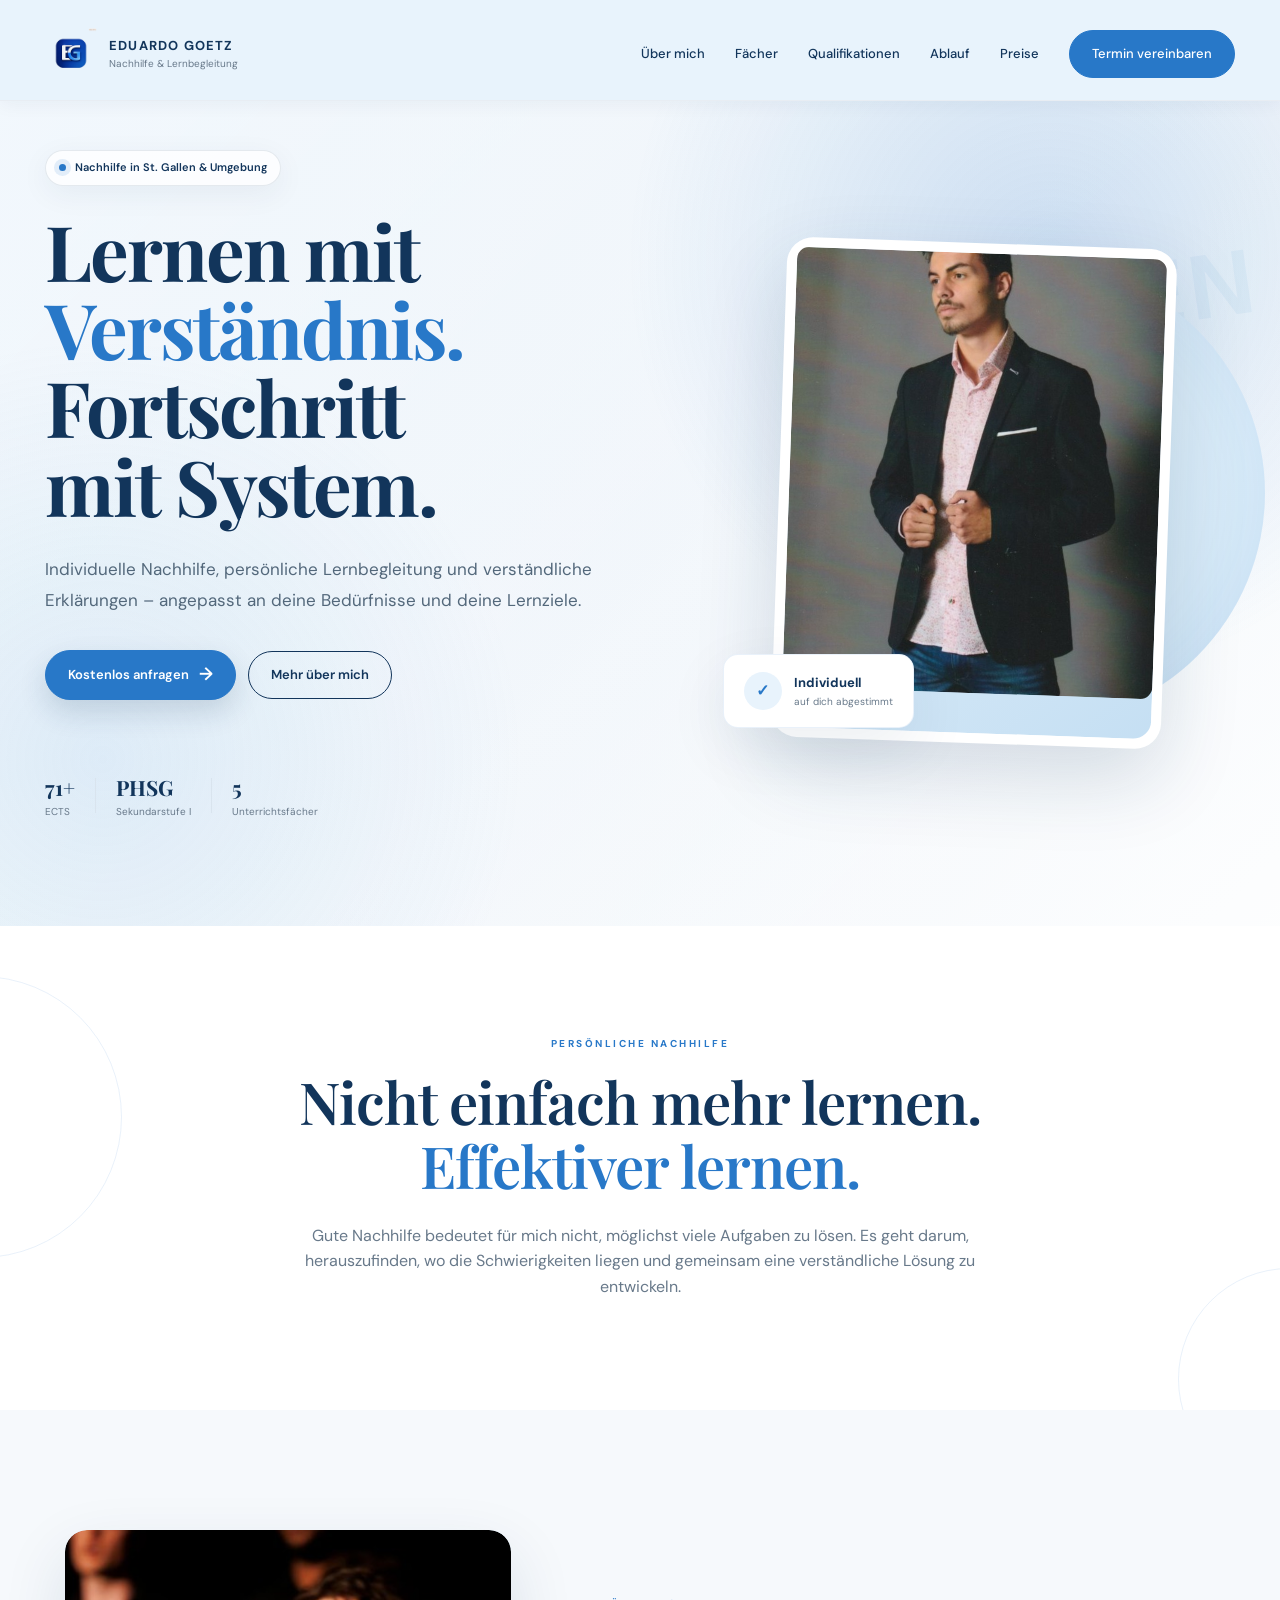
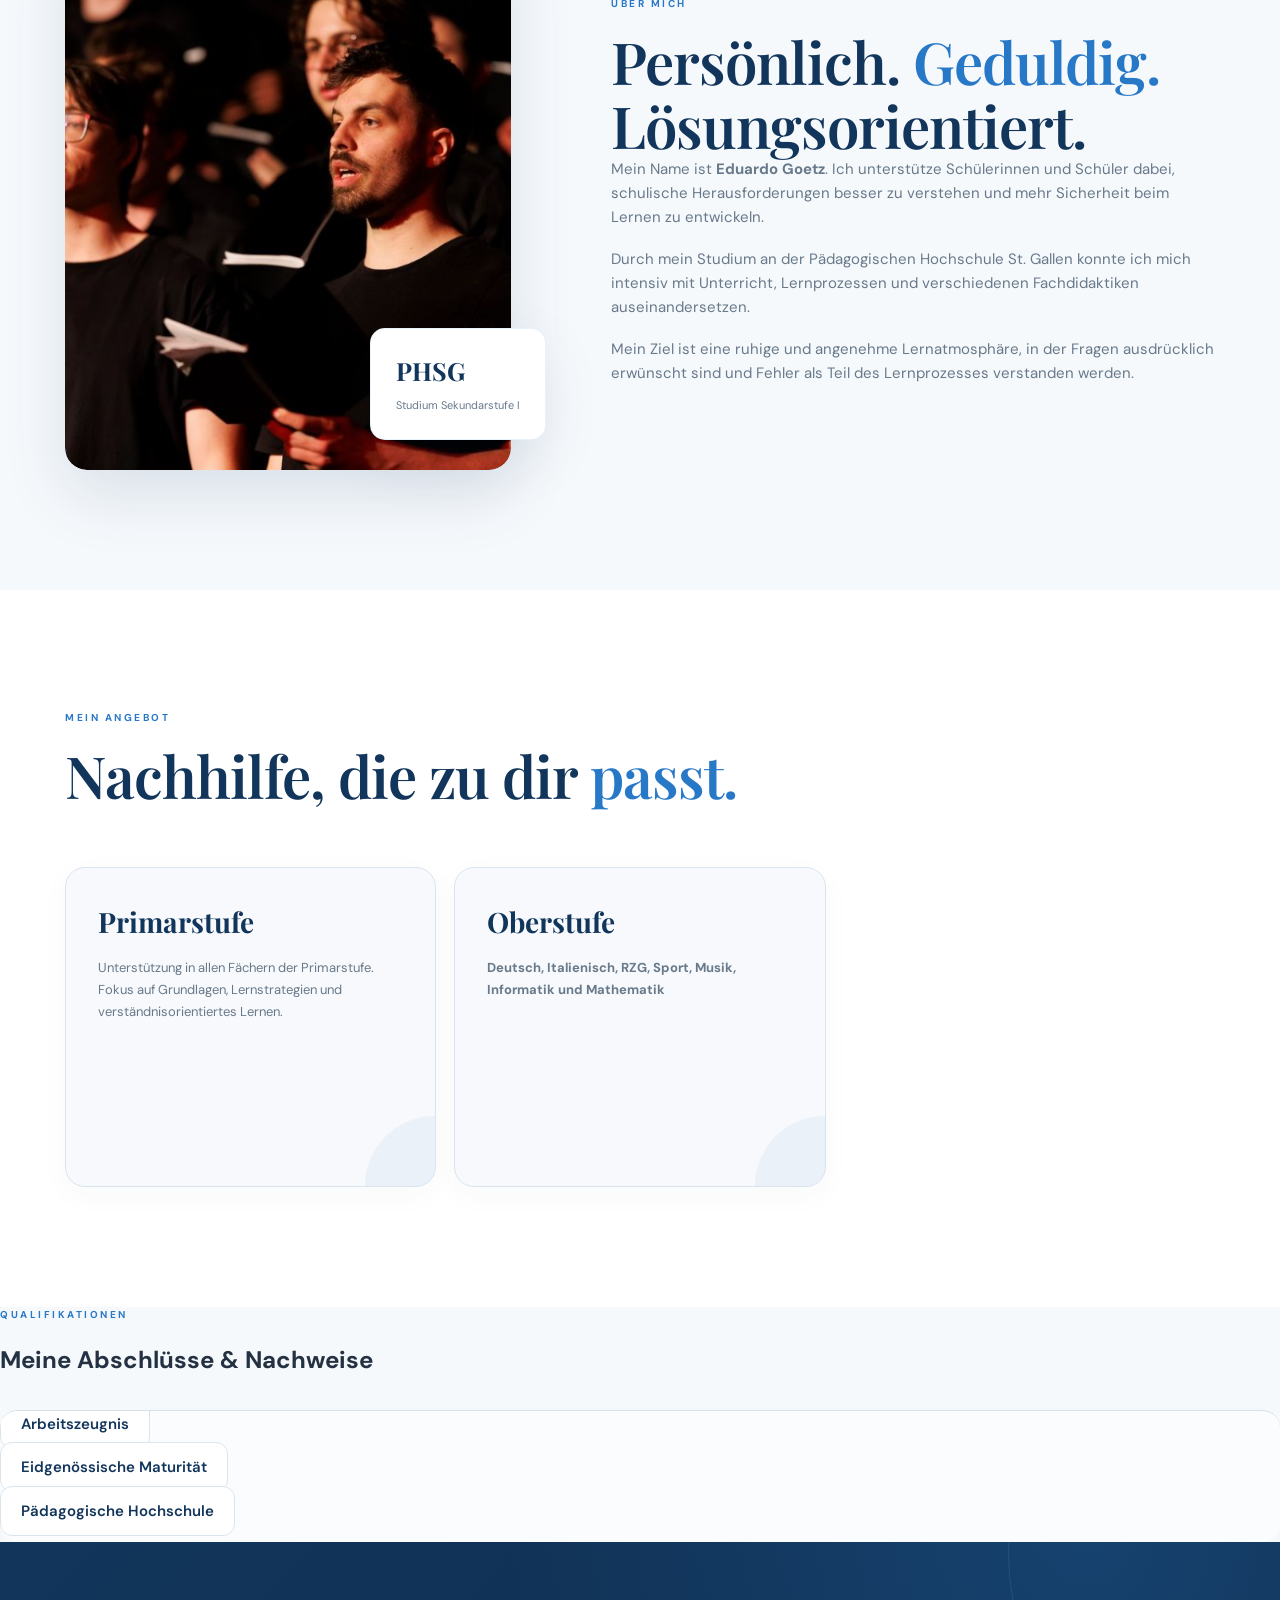
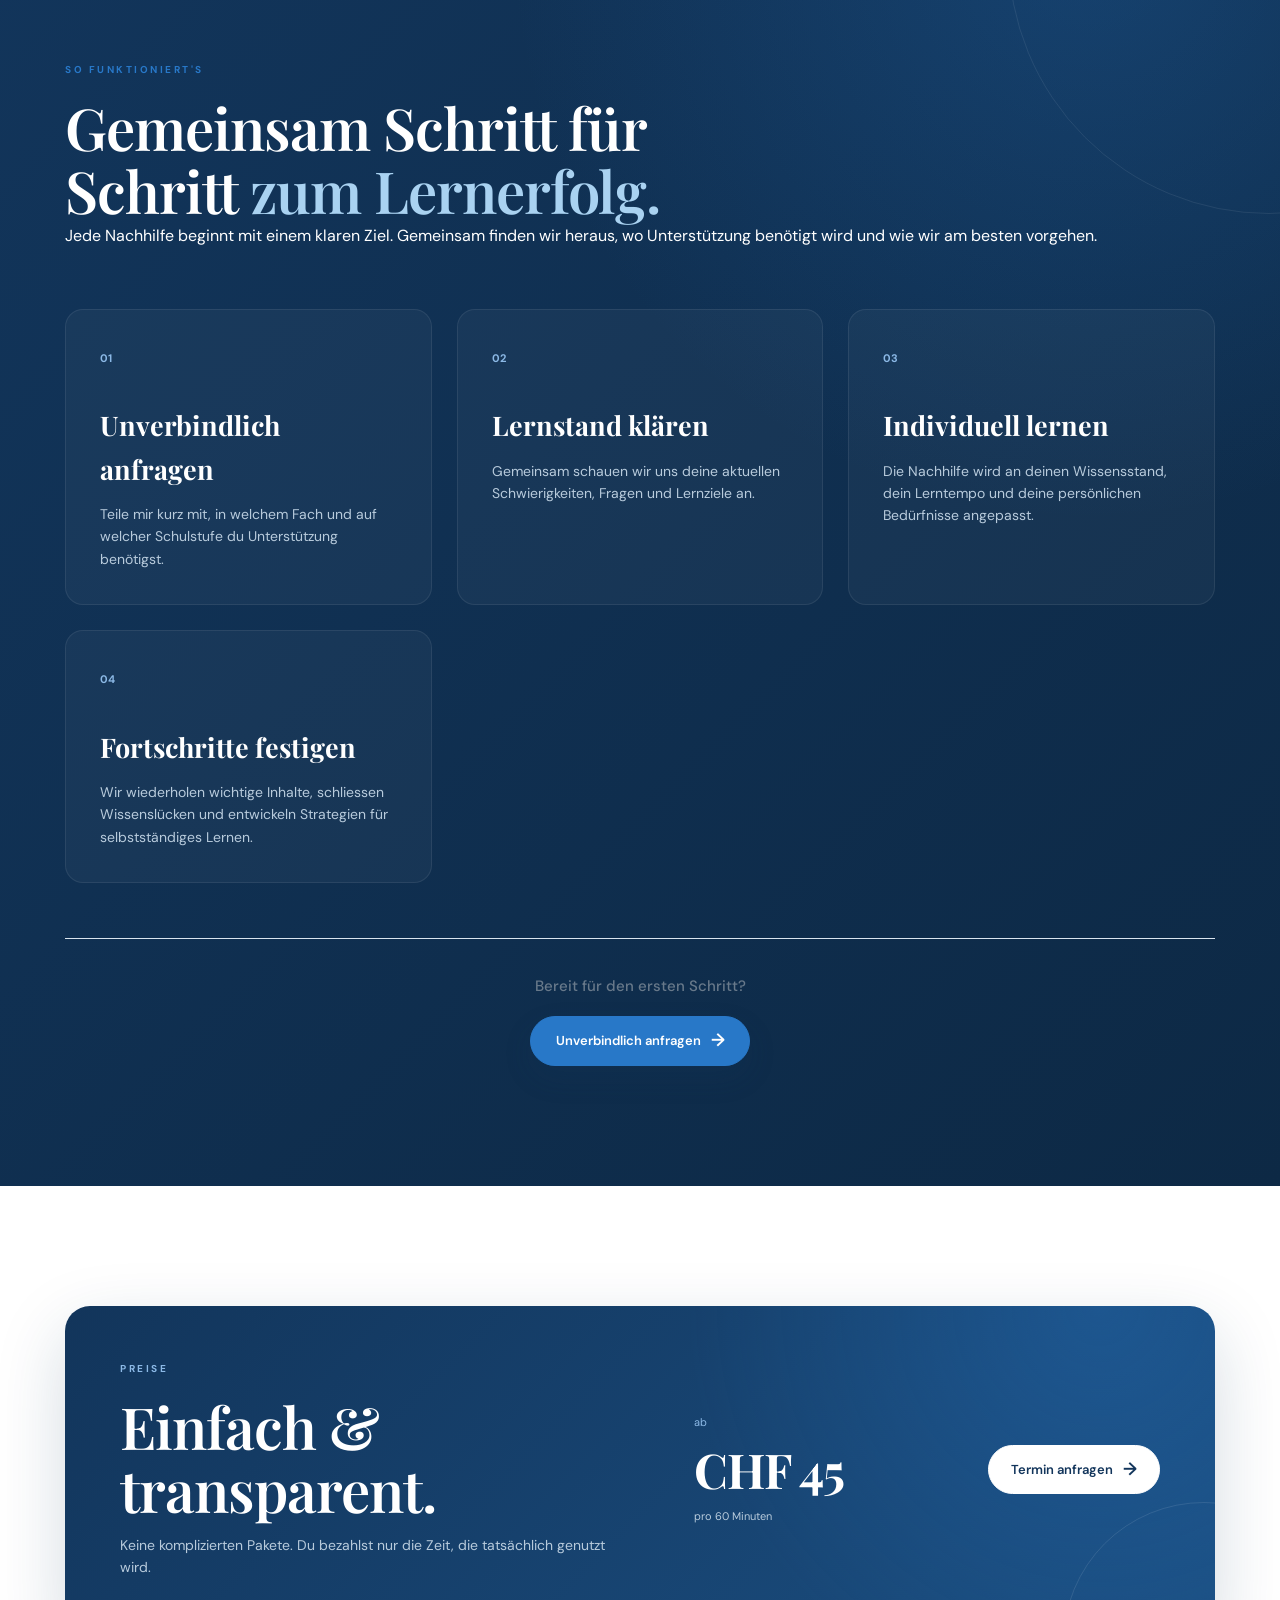
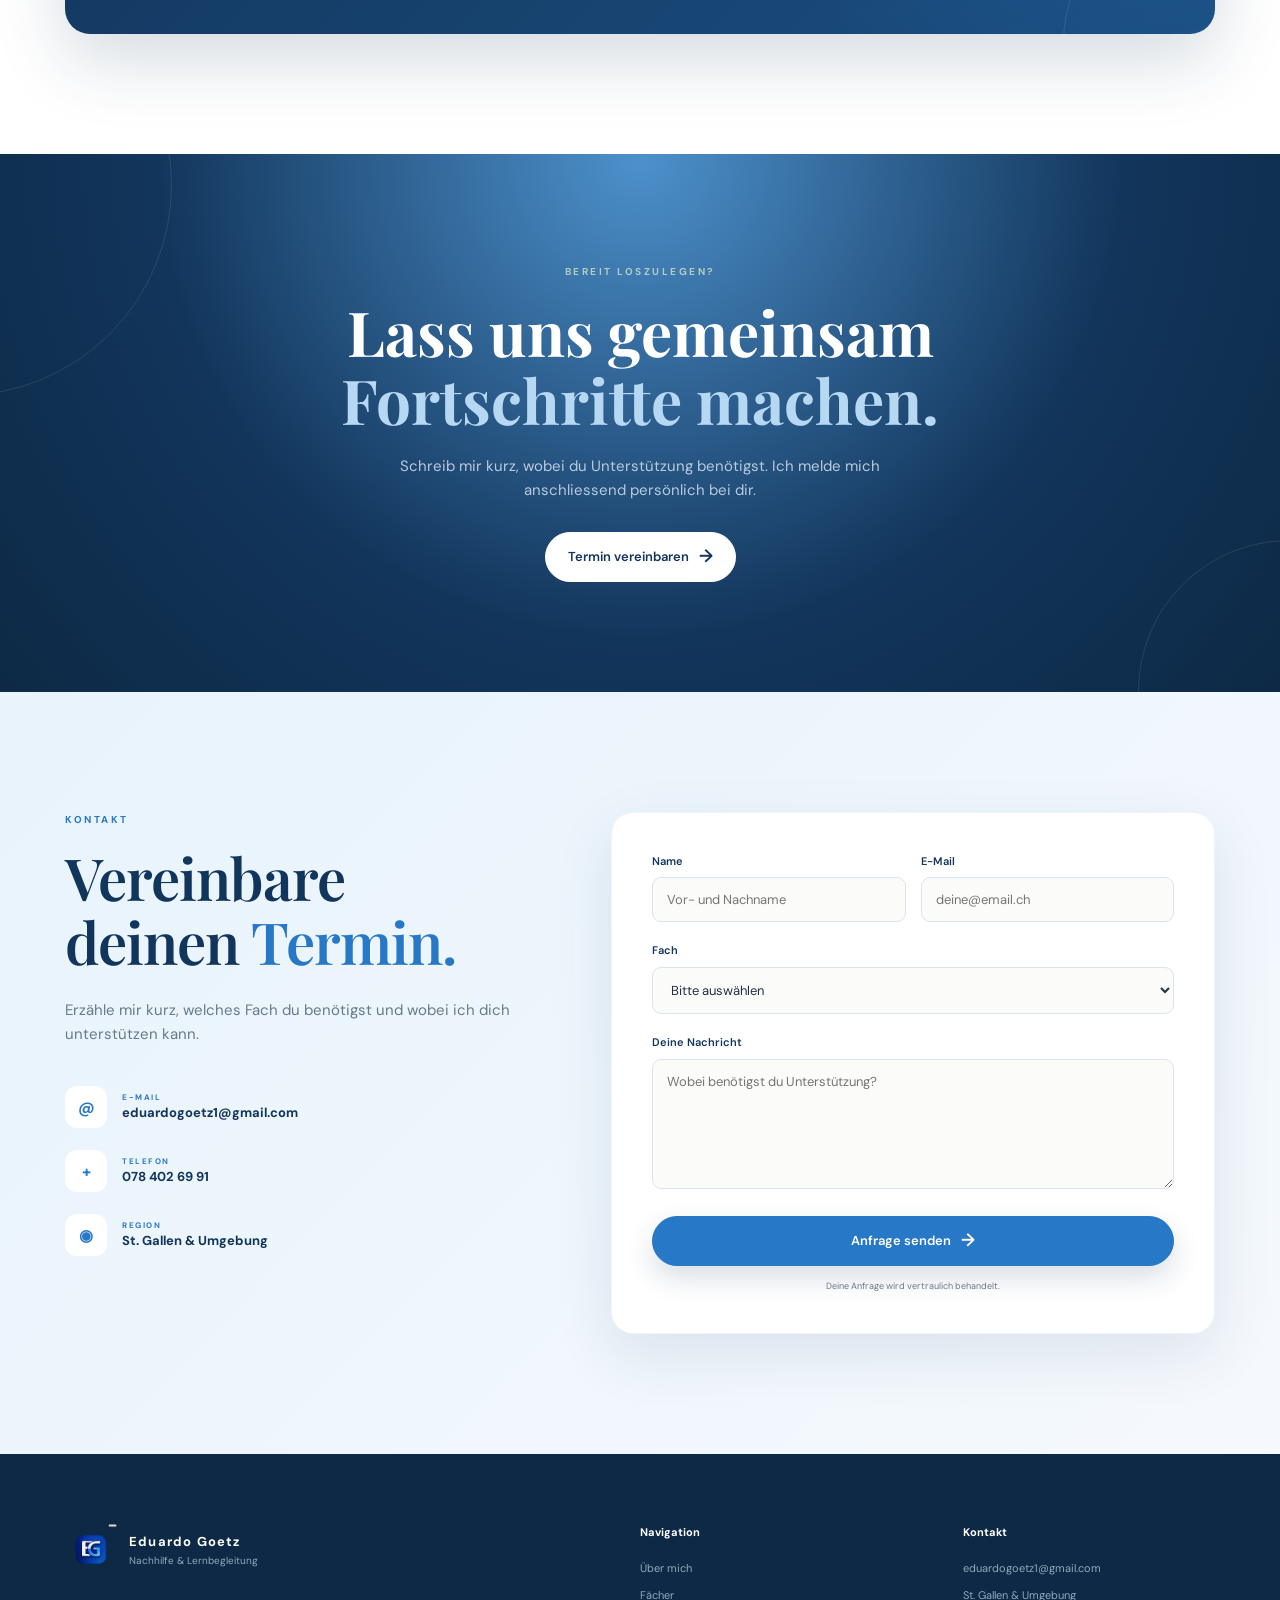
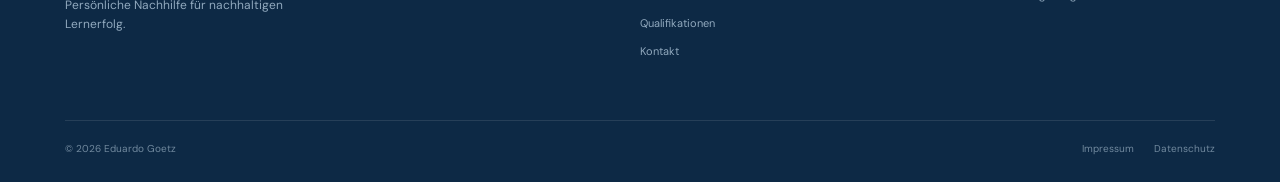
==== index.html @ b232f634 "Update index.html" ====
<!DOCTYPE html>
<html lang="de">
<head>
    <meta charset="UTF-8">
    <meta name="viewport" content="width=device-width, initial-scale=1.0">

    <title>Eduardo Goetz | Persönliche Nachhilfe in St. Gallen</title>
    <link rel="icon" type="image/png" href="Logo.png">
    <meta name="description"
          content="Professionelle und persönliche Nachhilfe in St. Gallen und Umgebung. Individuelle Lernbegleitung für Schülerinnen und Schüler.">

    <link rel="stylesheet" href="Nachhilfelehrer.css">

    <link rel="preconnect" href="https://fonts.googleapis.com">
    <link rel="preconnect" href="https://fonts.gstatic.com" crossorigin>

    <link href="https://fonts.googleapis.com/css2?family=DM+Sans:wght@400;500;600;700&family=Playfair+Display:wght@500;600;700&display=swap"
          rel="stylesheet">
</head>

<body>

<!-- NAVIGATION -->

<header class="header" id="header">

    <nav class="navbar">

        <a href="#start" class="brand">

            <img src="Logo.png"
                 alt="Logo Nachhilfe"
                 class="logo">

            <div>
                <strong>EDUARDO GOETZ</strong>
                <span>Nachhilfe & Lernbegleitung</span>
            </div>

        </a>


        <div class="nav-links" id="navLinks">

            <a href="#ueber-mich">Über mich</a>
            <a href="#faecher">Fächer</a>
            <a href="#qualifikationen">Qualifikationen</a>
            <a href="#ablauf">Ablauf</a>
            <a href="#preise">Preise</a>

            <a href="#kontakt" class="nav-cta">
                Termin vereinbaren
            </a>

        </div>


        <button class="mobile-menu" id="mobileMenu">
            <span></span>
            <span></span>
            <span></span>
        </button>

    </nav>

</header>


<!-- HERO -->

<section class="hero" id="start">

    <div class="hero-background"></div>

    <div class="hero-container">

        <div class="hero-content">

            <div class="location-badge">
                <span class="status-dot"></span>
                Nachhilfe in St. Gallen & Umgebung
            </div>


            <h1>
                Lernen mit
                <em>Verständnis.</em>
                Fortschritt mit System.
            </h1>


            <p class="hero-description">
                Individuelle Nachhilfe, persönliche Lernbegleitung
                und verständliche Erklärungen – angepasst an deine
                Bedürfnisse und deine Lernziele.
            </p>


            <div class="hero-actions">

                <a href="#kontakt" class="btn btn-dark">
                    Kostenlos anfragen
                    <span>→</span>
                </a>

                <a href="#ueber-mich" class="btn btn-outline">
                    Mehr über mich
                </a>

            </div>


            <div class="hero-trust">

                <div class="trust-item">
                    <strong>71+</strong>
                    <span>ECTS</span>
                </div>

                <div class="trust-line"></div>

                <div class="trust-item">
                    <strong>PHSG</strong>
                    <span>Sekundarstufe I</span>
                </div>

                <div class="trust-line"></div>

                <div class="trust-item">
                    <strong>5</strong>
                    <span>Unterrichtsfächer</span>
                </div>

            </div>

        </div>


        <div class="hero-visual">

            <div class="photo-frame">

                <div class="photo-placeholder">

                    <img src="Portrait 1.jpg"
                         alt="Portrait von Eduardo Goetz"
                         style="width:100%; height:100%; object-fit:cover; border-radius:12px;">

                </div>

            </div>


            <div class="floating-card">

                <div class="floating-icon">✓</div>

                <div>
                    <strong>Individuell</strong>
                    <span>auf dich abgestimmt</span>
                </div>

            </div>

            <div class="decorative-circle"></div>

        </div>

    </div>

</section>


<!-- INTRO -->

<section class="intro">

    <div class="intro-container">

        <span class="section-eyebrow">
            PERSÖNLICHE NACHHILFE
        </span>

        <h2>
            Nicht einfach mehr lernen.
            <br>
            <span>Effektiver lernen.</span>
        </h2>

        <p>
            Gute Nachhilfe bedeutet für mich nicht,
            möglichst viele Aufgaben zu lösen.
            Es geht darum, herauszufinden, wo die
            Schwierigkeiten liegen und gemeinsam
            eine verständliche Lösung zu entwickeln.
        </p>

    </div>

</section>


<!-- ÜBER MICH -->

<section class="about section" id="ueber-mich">

    <div class="section-container">

        <div class="about-image">

            <div class="about-photo">

                <img src="Portrait%202.jpg"
                     alt="Portrait von Eduardo Goetz"
                     style="width:100%; height:100%; object-fit:cover; border-radius:22px;">

            </div>

            <div class="experience-card">
                <strong>PHSG</strong>
                <span>Studium Sekundarstufe I</span>
            </div>

        </div>


        <div class="about-content">

            <span class="section-eyebrow">
                ÜBER MICH
            </span>

            <h2>
                Persönlich.
                <span>Geduldig.</span>
                Lösungsorientiert.
            </h2>

            <p>
                Mein Name ist <strong>Eduardo Goetz</strong>.
                Ich unterstütze Schülerinnen und Schüler
                dabei, schulische Herausforderungen besser
                zu verstehen und mehr Sicherheit beim Lernen
                zu entwickeln.
            </p>

            <p>
                Durch mein Studium an der Pädagogischen
                Hochschule St. Gallen konnte ich mich intensiv
                mit Unterricht, Lernprozessen und verschiedenen
                Fachdidaktiken auseinandersetzen.
            </p>

            <p>
                Mein Ziel ist eine ruhige und angenehme
                Lernatmosphäre, in der Fragen ausdrücklich
                erwünscht sind und Fehler als Teil des
                Lernprozesses verstanden werden.
            </p>

        </div>

    </div>

</section>


<!-- FÄCHER -->

<section class="subjects section" id="faecher">

    <div class="section-container">

        <div class="section-header">

            <div>

                <span class="section-eyebrow">
                    MEIN ANGEBOT
                </span>

                <h2>
                    Nachhilfe, die zu dir
                    <span>passt.</span>
                </h2>

            </div>

        </div>


        <div class="subject-grid">

            <div class="subject-card">

                <h3>Primarstufe</h3>

                <p>
                    Unterstützung in allen Fächern der Primarstufe.
                    Fokus auf Grundlagen, Lernstrategien und
                    verständnisorientiertes Lernen.
                </p>

            </div>


            <div class="subject-card">

                <h3>Oberstufe</h3>

                <p>
                    <strong>
                        Deutsch, Italienisch, RZG, Sport,
                        Musik, Informatik und Mathematik
                    </strong>
                </p>

            </div>

        </div>

    </div>

</section>


<!-- QUALIFIKATIONEN -->

<section class="qualificationen" id="qualifikationen">

    <span class="section-eyebrow">
        QUALIFIKATIONEN
    </span>

    <h2>
        Meine Abschlüsse & Nachweise
    </h2>


    <ul class="qualification-list">

        <li>
            <a href="Arbeitszeugnis.html"
               class="qualification-link">
                Arbeitszeugnis
            </a>
        </li>

        <li>
            <a href="maturitaet.html"
               class="qualification-link">
                Eidgenössische Maturität
            </a>
        </li>

        <li>
            <a href="phsg.html"
               class="qualification-link">
                Pädagogische Hochschule
            </a>
        </li>

    </ul>

</section>


<!-- ABLAUF -->

<section class="process section" id="ablauf">

    <div class="section-container">

        <div class="process-title">

            <span class="section-eyebrow">
                SO FUNKTIONIERT'S
            </span>

            <h2>
                Gemeinsam Schritt für Schritt
                <span>zum Lernerfolg.</span>
            </h2>

            <p>
                Jede Nachhilfe beginnt mit einem klaren Ziel.
                Gemeinsam finden wir heraus, wo Unterstützung
                benötigt wird und wie wir am besten vorgehen.
            </p>

        </div>


        <div class="process-grid">


            <div class="process-card">

                <span class="process-number">01</span>

                <h3>Unverbindlich anfragen</h3>

                <p>
                    Teile mir kurz mit, in welchem Fach und auf
                    welcher Schulstufe du Unterstützung benötigst.
                </p>

            </div>


            <div class="process-card">

                <span class="process-number">02</span>

                <h3>Lernstand klären</h3>

                <p>
                    Gemeinsam schauen wir uns deine aktuellen
                    Schwierigkeiten, Fragen und Lernziele an.
                </p>

            </div>


            <div class="process-card">

                <span class="process-number">03</span>

                <h3>Individuell lernen</h3>

                <p>
                    Die Nachhilfe wird an deinen Wissensstand,
                    dein Lerntempo und deine persönlichen
                    Bedürfnisse angepasst.
                </p>

            </div>


            <div class="process-card">

                <span class="process-number">04</span>

                <h3>Fortschritte festigen</h3>

                <p>
                    Wir wiederholen wichtige Inhalte, schliessen
                    Wissenslücken und entwickeln Strategien für
                    selbstständiges Lernen.
                </p>

            </div>

        </div>


        <div class="process-cta">

            <p>
                Bereit für den ersten Schritt?
            </p>

            <a href="#kontakt" class="btn btn-dark">
                Unverbindlich anfragen
                <span>→</span>
            </a>

        </div>

    </div>

</section>


<!-- PREISE -->

<section class="pricing section" id="preise">

    <div class="section-container">

        <div class="pricing-box">

            <div>

                <span class="section-eyebrow">
                    PREISE
                </span>

                <h2>
                    Einfach & transparent.
                </h2>

                <p>
                    Keine komplizierten Pakete.
                    Du bezahlst nur die Zeit,
                    die tatsächlich genutzt wird.
                </p>

            </div>


            <div class="price">

                <span>ab</span>

                <strong>CHF 45</strong>

                <small>
                    pro 60 Minuten
                </small>

            </div>


            <a href="#kontakt" class="btn btn-light">

                Termin anfragen
                <span>→</span>

            </a>

        </div>

    </div>

</section>


<!-- CTA -->

<section class="cta">

    <div class="cta-container">

        <span class="section-eyebrow">
            BEREIT LOSZULEGEN?
        </span>

        <h2>
            Lass uns gemeinsam
            <span>Fortschritte machen.</span>
        </h2>

        <p>
            Schreib mir kurz, wobei du Unterstützung
            benötigst. Ich melde mich anschliessend
            persönlich bei dir.
        </p>

        <a href="#kontakt" class="btn btn-light">

            Termin vereinbaren
            <span>→</span>

        </a>

    </div>

</section>


<!-- KONTAKT -->

<section class="contact section" id="kontakt">

    <div class="section-container">

        <div class="contact-grid">

            <div class="contact-information">

                <span class="section-eyebrow">
                    KONTAKT
                </span>

                <h2>
                    Vereinbare deinen
                    <span>Termin.</span>
                </h2>

                <p>
                    Erzähle mir kurz, welches Fach du
                    benötigst und wobei ich dich
                    unterstützen kann.
                </p>


                <div class="contact-item">

                    <span class="contact-icon">@</span>

                    <div>
                        <small>E-MAIL</small>
                        <strong>eduardogoetz1@gmail.com</strong>
                    </div>

                </div>


                <div class="contact-item">

                    <span class="contact-icon">+</span>

                    <div>
                        <small>TELEFON</small>
                        <strong>078 402 69 91</strong>
                    </div>

                </div>


                <div class="contact-item">

                    <span class="contact-icon">◉</span>

                    <div>
                        <small>REGION</small>
                        <strong>St. Gallen & Umgebung</strong>
                    </div>

                </div>

            </div>


 <form class="contact-form"
      action="https://api.web3forms.com/submit"
      method="POST">

    <!-- Web3Forms -->
    <input type="hidden"
           name="access_key"
           value="b6cdb297-bf64-4ff7-8ade-f32777e6a51f">

    <input type="hidden"
           name="subject"
           value="Neue Nachhilfe-Anfrage über meine Webseite">

    <input type="hidden"
           name="redirect"
           value="https://eduardogoetz549.github.io/Nachhilfelehrer-Eduardo-Goetz/danke.html">


    <div class="form-row">

        <div class="form-group">
            <label for="name">Name</label>

            <input type="text"
                   id="name"
                   name="name"
                   placeholder="Vor- und Nachname"
                   required>
        </div>


        <div class="form-group">
            <label for="email">E-Mail</label>

            <input type="email"
                   id="email"
                   name="email"
                   placeholder="deine@email.ch"
                   required>
        </div>

    </div>


    <div class="form-group">

        <label for="fach">Fach</label>

        <select id="fach"
                name="Fach"
                required>

            <option value="">Bitte auswählen</option>

            <option value="Deutsch">Deutsch</option>
            <option value="Mathematik">Mathematik</option>
            <option value="Englisch">Englisch</option>
            <option value="Italienisch">Italienisch</option>
            <option value="Natur und Technik">Natur und Technik</option>
            <option value="Musik">Musik</option>
            <option value="RZG">RZG</option>
            <option value="Sport">Sport</option>
            <option value="Anderes Fach">Anderes Fach</option>

        </select>

    </div>


    <div class="form-group">

        <label for="message">Deine Nachricht</label>

        <textarea id="message"
                  name="Nachricht"
                  rows="6"
                  placeholder="Wobei benötigst du Unterstützung?"
                  required></textarea>

    </div>


    <button type="submit"
            class="btn btn-dark submit-button">

        Anfrage senden
        <span>→</span>

    </button>


    <small class="form-note">
        Deine Anfrage wird vertraulich behandelt.
    </small>

</form>

        </div>

    </div>

</section>


<!-- FOOTER -->

<footer class="footer">

    <div class="footer-container">

        <div class="footer-brand">

            <div class="brand">

                <img src="Logo.png"
                     alt="Logo Nachhilfe"
                     class="logo">

                <div>

                    <strong>
                        Eduardo Goetz
                    </strong>

                    <span>
                        Nachhilfe & Lernbegleitung
                    </span>

                </div>

            </div>


            <p>
                Persönliche Nachhilfe für nachhaltigen Lernerfolg.
            </p>

        </div>


        <div class="footer-column">

            <strong>
                Navigation
            </strong>

            <a href="#ueber-mich">
                Über mich
            </a>

            <a href="#faecher">
                Fächer
            </a>

            <a href="#qualifikationen">
                Qualifikationen
            </a>

            <a href="#kontakt">
                Kontakt
            </a>

        </div>


        <div class="footer-column">

            <strong>
                Kontakt
            </strong>

            <a href="mailto:eduardogoetz1@gmail.com">
                eduardogoetz1@gmail.com
            </a>

            <span>
                St. Gallen & Umgebung
            </span>

        </div>

    </div>


    <div class="footer-bottom">

        <span>
            © 2026 Eduardo Goetz
        </span>

        <div>
            <a href="#">Impressum</a>
            <a href="#">Datenschutz</a>
        </div>

    </div>

</footer>


<script>

    const mobileMenu =
        document.getElementById("mobileMenu");

    const navLinks =
        document.getElementById("navLinks");


    mobileMenu.addEventListener("click", () => {

        navLinks.classList.toggle("active");

        mobileMenu.classList.toggle("active");

    });


    document.querySelectorAll(".nav-links a")
        .forEach(link => {

            link.addEventListener("click", () => {

                navLinks.classList.remove("active");

                mobileMenu.classList.remove("active");

            });

        });


    window.addEventListener("scroll", () => {

        const header =
            document.getElementById("header");

        if (window.scrollY > 30) {

            header.classList.add("scrolled");

        } else {

            header.classList.remove("scrolled");

        }

    });

</script>

</body>
</html>
---- Nachhilfelehrer.css ----
:root {
  /* Hauptfarben */
  --primary: #12355B;        /* Dunkles Navyblau */
  --primary-light: #1B4F82;  /* Hellere Navy-Variante */

  /* Akzentfarben */
  --accent: #2878C8;         /* Freundliches, kräftiges Blau */
  --accent-light: #E8F3FC;   /* Sehr helles Blau */
  --accent-soft: #F5F9FD;    /* Ultra-weiches Hintergrundblau */

  /* Hintergrundfarben */
  --background: #F6F9FC;     /* Haupt-Hintergrund */
  --background-alt: #EEF4F9; /* Sektionen-Hintergrund */
  --surface: #ffffff;        /* Karten, Boxen, Formulare */

  /* Textfarben */
  --text: #233142;           /* Haupttext */
  --text-muted: #68798A;     /* Sekundärtext */

  /* Linien & Schatten */
  --border: #D9E4EE;         /* Zartes Blau-Grau */
  --shadow: 0 20px 60px rgba(18, 53, 91, 0.08);

  /* Radius */
  --radius: 20px;
}



/* =====================================================
   RESET
===================================================== */

* {

    margin: 0;
    padding: 0;

    box-sizing: border-box;

}


html {

    scroll-behavior: smooth;

}


body {

    font-family:
        "DM Sans",
        sans-serif;

    background: var(--background);

    color: var(--text);

    line-height: 1.6;

}
a {

    color: inherit;

    text-decoration: none;

}


button,
input,
textarea,
select {

    font-family: inherit;

}


/* =====================================================
   HEADER
===================================================== */

.header {

    position: fixed;

    top: 0;
    left: 0;

    width: 100%;

    z-index: 1000;

    background: #E8F3FC;

    border-bottom: 1px solid #E8EDF3;

    box-shadow:
        0 3px 18px rgba(18, 48, 74, 0.05);

}


.header.scrolled {

background: #ffffff;

    box-shadow:
        0 4px 20px rgba(18, 48, 74, 0.08);

}


.navbar {

    max-width: 1250px;

    height: 92px;

    margin: auto;

    padding: 0 30px;

    display: flex;

    align-items: center;

    justify-content: space-between;

}


.brand {

    display: flex;

    align-items: center;

    gap: 12px;

}


.brand-mark {

    width: 40px;
    height: 40px;

    display: flex;

    align-items: center;
    justify-content: center;

    border-radius: 12px;

    background: var(--primary);

    color: white;

    font-family:
        "Playfair Display",
        serif;

    font-size: 21px;

}


.brand strong {

    display: block;

    color: var(--primary);

    font-size: 13px;

    letter-spacing: 1.5px;

}


.brand span {

    display: block;

    color: var(--text-muted);

    font-size: 10px;

}


.nav-links {

    display: flex;

    align-items: center;

    gap: 30px;

}


.nav-links > a {

    font-size: 13px;

    font-weight: 500;

    color: var(--primary);

    transition: 0.25s;

}


.nav-links > a:hover {

    color: var(--accent);

}


.nav-cta {

    background: var(--primary);

    color: white !important;

    padding: 13px 21px;

    border-radius: 100px;

}


.nav-cta:hover {

    background: var(--accent);

}


.mobile-menu {

    display: none;

    border: 0;

    background: none;

    cursor: pointer;

}


.mobile-menu span {

    display: block;

    width: 25px;

    height: 2px;

    margin: 5px;

    background: var(--primary);

}


/* =====================================================
   HERO
===================================================== */

.hero {

    min-height: 820px;

    position: relative;

    overflow: hidden;

    display: flex;

    align-items: center;

}


.hero-background {

    position: absolute;

    inset: 0;

    background:

        radial-gradient(
            circle at 80% 30%,
            rgba(194, 215, 203, 0.7),
            transparent 35%
        ),

        radial-gradient(
            circle at 10% 80%,
            rgba(236, 228, 205, 0.6),
            transparent 30%
        );

}


.hero-container {

    position: relative;

    width: 100%;

    max-width: 1250px;

    margin: auto;

    padding: 150px 30px 90px;

    display: grid;

    grid-template-columns:
        1.05fr
        0.95fr;

    gap: 90px;

    align-items: center;

}


.location-badge {

    display: inline-flex;

    align-items: center;

    gap: 9px;

    padding: 8px 13px;

    border-radius: 50px;

    background:
        rgba(255,255,255,0.8);

    border:
        1px solid rgba(18,53,91,0.10);

    color: var(--primary);

    font-size: 11px;

    font-weight: 600;

    margin-bottom: 25px;

}


.status-dot {

    width: 7px;
    height: 7px;

    border-radius: 50%;

    background: var(--accent);

}


.hero h1 {

    max-width: 750px;

    font-family:
        "Playfair Display",
        serif;

    color: var(--primary);

    font-size:
        clamp(52px, 6vw, 82px);

    line-height: 1.02;

    letter-spacing: -2px;

    margin-bottom: 30px;

}


.hero h1 em {

    font-style: normal;

    color: var(--accent);

}


.hero-description {

    max-width: 590px;

    font-size: 17px;

    color: var(--text-muted);

    line-height: 1.8;

    margin-bottom: 35px;

}


.hero-actions {

    display: flex;

    align-items: center;

    gap: 12px;

    flex-wrap: wrap;

}


/* =====================================================
   BUTTONS
===================================================== */

.btn {

    display: inline-flex;

    align-items: center;

    justify-content: center;

    gap: 15px;

    padding: 15px 23px;

    border-radius: 100px;

    border: 1px solid transparent;

    font-size: 13px;

    font-weight: 600;

    transition:
        transform 0.25s,
        background 0.25s;

}


.btn span {

    font-size: 18px;

}


.btn:hover {

    transform: translateY(-2px);

}


.btn-dark {

    background: var(--primary);

    color: #12355B;
   border: 1px solid #000;
border-radius: 12px;
}


.btn-dark:hover {

    background: var(--accent);

}


.btn-outline {

    border-color: var(--primary);

    color: var(--primary);

}


.btn-outline:hover {

    background: var(--primary);

    color: white;

}


.btn-light {

    background: white;

    color: var(--primary);

}


.btn-light:hover {

    background: var(--accent-light);

}


/* =====================================================
   HERO TRUST
===================================================== */

.hero-trust {

    display: flex;

    align-items: center;

    gap: 20px;

    margin-top: 55px;

}


.trust-item {

    display: flex;

    flex-direction: column;

}


.trust-item strong {

    color: var(--primary);

    font-family:
        "Playfair Display",
        serif;

    font-size: 21px;

}


.trust-item span {

    color: var(--text-muted);

    font-size: 10px;

}


.trust-line {

    width: 1px;

    height: 35px;

    background: var(--border);

}


/* =====================================================
   HERO IMAGE
===================================================== */

.hero-visual {

    position: relative;

    min-height: 540px;

    display: flex;

    align-items: center;

    justify-content: center;

}


.photo-frame {

    position: relative;

    z-index: 2;

    width: 390px;

    height: 500px;

    padding: 10px;

    background: white;

    box-shadow: var(--shadow);

    transform: rotate(2deg);

}


.photo-placeholder {

    width: 100%;
    height: 100%;

    display: flex;

    align-items: flex-end;

    justify-content: center;

    padding-bottom: 40px;

    background:

        linear-gradient(
            145deg,
            #E4F1FB,
            #C7DFF2
        );

}


.photo-text {

    text-align: center;

    color: var(--primary);

}


.photo-text span {

    display: block;

    font-family:
        "Playfair Display",
        serif;

    font-size: 28px;

}


.photo-text small {

    font-size: 10px;

    color: var(--text-muted);

}


.floating-card {

    position: absolute;

    z-index: 5;

    bottom: 35px;

    left: 10px;

    display: flex;

    align-items: center;

    gap: 12px;

    padding: 17px 20px;

    background: white;

    border-radius: 15px;

    box-shadow: var(--shadow);

}


.floating-icon {

    width: 38px;
    height: 38px;

    display: flex;

    align-items: center;
    justify-content: center;

    border-radius: 50%;

    background: var(--accent-light);

    color: var(--accent);

    font-weight: 700;

}


.floating-card strong {

    display: block;

    font-size: 13px;

    color: var(--primary);

}


.floating-card span {

    display: block;

    color: var(--text-muted);

    font-size: 10px;

}


.decorative-circle {

    position: absolute;

    width: 460px;
    height: 460px;

    border-radius: 50%;

    background: var(--accent-light);

    right: -30px;

    z-index: 1;

}


/* =====================================================
   GENERAL SECTIONS
===================================================== */

.section {

    padding: 120px 30px;

}


.section-container {

    max-width: 1150px;

    margin: auto;

}


.section-eyebrow {

    display: block;

    color: var(--accent);

    font-size: 10px;

    letter-spacing: 2.5px;

    font-weight: 700;

    margin-bottom: 18px;

}


.section-header {

    display: flex;

    justify-content: space-between;

    align-items: end;

    gap: 50px;

    margin-bottom: 60px;

}


.section-header h2,
.about-content h2,
.process-title h2,
.pricing-box h2,
.contact-information h2 {

    font-family:
        "Playfair Display",
        serif;

    color: var(--primary);

    font-size:
        clamp(40px, 5vw, 58px);

    line-height: 1.1;

    letter-spacing: -1px;

}


.section-header h2 span,
.about-content h2 span,
.process-title h2 span,
.contact-information h2 span {

    color: var(--accent);

}


.section-header > p {

    max-width: 350px;

    color: var(--text-muted);

    font-size: 14px;

}


/* =====================================================
   INTRO
===================================================== */

.intro {

    padding: 110px 30px;

    background: white;

    text-align: center;

}


.intro-container {

    max-width: 750px;

    margin: auto;

}


.intro h2 {

    font-family:
        "Playfair Display",
        serif;

    color: var(--primary);

    font-size:
        clamp(38px, 5vw, 56px);

    line-height: 1.15;

    margin-bottom: 25px;

}


.intro h2 span {

    color: var(--accent);

}


.intro p {

    color: var(--text-muted);

    font-size: 16px;

}


/* =====================================================
   ABOUT
===================================================== */

.about {

    background: var(--background);

}


.about .section-container {

    display: grid;

    grid-template-columns:
        0.85fr
        1.15fr;

    gap: 100px;

    align-items: center;

}


.about-image {

    position: relative;

}


.about-photo {

    height: 540px;

    display: flex;

    align-items: center;

    justify-content: center;

    border-radius: 22px;

    background:
        linear-gradient(
            145deg,
            #E2F0FA,
            #C5DDF0
        );

    font-family:
        "Playfair Display",
        serif;

    color: var(--accent);

    font-size: 25px;

}


.experience-card {

    position: absolute;

    bottom: 30px;

    right: -35px;

    padding: 22px 25px;

    background: white;

    border-radius: 15px;

    box-shadow: var(--shadow);

}


.experience-card strong {

    display: block;

    color: var(--primary);

    font-family:
        "Playfair Display",
        serif;

    font-size: 25px;

}


.experience-card span {

    color: var(--text-muted);

    font-size: 11px;

}


.about-content p {

    color: var(--text-muted);

    font-size: 15px;

    margin-bottom: 18px;

}


.arrow-link {

    display: inline-flex;

    gap: 12px;

    align-items: center;

    color: var(--accent);

    font-weight: 700;

    font-size: 13px;

    margin-top: 15px;
button:hover {
    border: 2px solid #1a1f36;
}

   
}


.arrow-link span {

    font-size: 19px;

}


/* =====================================================
   SUBJECTS
===================================================== */

.subjects {

    background: white;

}


.subject-grid {

    display: grid;

    grid-template-columns:
        repeat(3, 1fr);

    gap: 18px;

}


.subject-card {

    position: relative;

    min-height: 330px;

    padding: 32px;

    border: 1px solid var(--border);

    border-radius: var(--radius);

    background: var(--background);

    transition: 0.3s;

}


.subject-card:hover {

    transform: translateY(-6px);

    box-shadow: var(--shadow);

}


.subject-card.featured {

    background: var(--primary);

    color: white;

}


.subject-number {

    position: absolute;

    top: 25px;

    right: 28px;

    font-size: 11px;

    color: var(--text-muted);

}


.featured .subject-number {

    color: #8CB9E6;

}


.subject-icon {

    width: 52px;
    height: 52px;

    display: flex;

    align-items: center;
    justify-content: center;

    border-radius: 14px;

    background: var(--accent-light);

    color: var(--accent);

    font-weight: 700;

    font-size: 11px;

    margin-bottom: 55px;

}


.featured .subject-icon {

    background:
        rgba(255,255,255,0.1);

}


.subject-card h3 {

    font-family:
        "Playfair Display",
        serif;

    font-size: 28px;

    color: var(--primary);

    margin-bottom: 12px;

}


.featured h3 {

    color: white;

}


.subject-card p {

    color: var(--text-muted);

    font-size: 13px;

    line-height: 1.7;

    margin-bottom: 25px;

}


.featured p {

    color: #B8CBDC;

}


.subject-card a {

    position: absolute;

    bottom: 28px;

    color: var(--accent);

    font-size: 12px;

    font-weight: 700;

}


.featured a {

    color: #B7D8F3;

}


/* =====================================================
   QUALIFICATIONS
===================================================== */

.qualifications {

    background: var(--background-alt);

}


.qualification-list {

    border-top: 1px solid #D5E0EA;

}


.qualification {

    display: grid;

    grid-template-columns:
        80px
        1fr
        40px;

    align-items: center;

    gap: 30px;

    padding: 32px 10px;

    border-bottom:
        1px solid #D5E0EA;

    transition: 0.25s;

}


.qualification:hover {

    padding-left: 20px;

}


.qualification-year {

    color: var(--accent);

    font-size: 12px;

    font-weight: 700;

}


.qualification-main > span {

    color: var(--accent);

    font-size: 9px;

    letter-spacing: 2px;

    font-weight: 700;

}


.qualification-main h3 {

    font-family:
        "Playfair Display",
        serif;

    font-size: 26px;

    color: var(--primary);

    margin: 5px 0;

}


.qualification-main p {

    color: var(--text-muted);

    font-size: 13px;

}


.qualification-arrow {

    color: var(--accent);

    font-size: 20px;

}


/* =====================================================
   PROCESS
===================================================== */

.process {

    background: var(--primary);

    color: white;

}


.process-title {

    margin-bottom: 60px;

}


.process-title h2 {

    color: white;

}


.process-grid {

    display: grid;

    grid-template-columns:
        repeat(3, 1fr);

    gap: 25px;

}


.process-card {

    padding: 35px;

    min-height: 230px;

    border-top:
        1px solid rgba(255,255,255,0.2);

}


.process-number {

    color: #8CB9E6;

    font-size: 11px;

    font-weight: 700;

}


.process-card h3 {

    font-family:
        "Playfair Display",
        serif;

    font-size: 27px;

    margin: 35px 0 12px;

}


.process-card p {

    color: #B8CBDC;

    font-size: 14px;

}


/* =====================================================
   PRICING
===================================================== */

.pricing {

    background: white;

}


.pricing-box {

    display: grid;

    grid-template-columns:
        1.5fr
        0.7fr
        auto;

    align-items: center;

    gap: 50px;

    padding: 55px;

    border-radius: 25px;

    background: var(--primary);

}


.pricing-box h2 {

    color: white;

    font-size: 42px;

    margin-bottom: 12px;

}


.pricing-box p {

    max-width: 500px;

    color: #B8CBDC;

    font-size: 14px;

}


.pricing-box .section-eyebrow {

    color: #8CB9E6;

}


.price {

    display: flex;

    flex-direction: column;

}


.price span {

    color: #8CB9E6;

    font-size: 11px;

}


.price strong {

    color: white;

    font-family:
        "Playfair Display",
        serif;

    font-size: 48px;

}


.price small {

    color: #B8CBDC;

    font-size: 11px;

}


/* =====================================================
   FAQ
===================================================== */

.faq {

    background: var(--background);

}


.faq-list {

    max-width: 850px;

}


.faq details {

    border-top:
        1px solid var(--border);

}


.faq details:last-child {

    border-bottom:
        1px solid var(--border);

}


.faq summary {

    list-style: none;

    display: flex;

    align-items: center;

    justify-content: space-between;

    padding: 25px 5px;

    cursor: pointer;

    color: var(--primary);

    font-weight: 600;

}


.faq summary::-webkit-details-marker {

    display: none;

}


.faq summary span {

    color: var(--accent);

    font-size: 22px;

}


.faq details p {

    color: var(--text-muted);

    font-size: 14px;

    max-width: 700px;

    padding:
        0 30px 25px 5px;

}


/* =====================================================
   CTA
===================================================== */

.cta {

    padding: 110px 30px;

    background:
        radial-gradient(
            circle at 50% 0%,
            #4D91CC,
            var(--primary) 55%
        );

    text-align: center;

}


.cta-container {

    max-width: 750px;

    margin: auto;

}


.cta .section-eyebrow {

    color: #b3cec0;

}


.cta h2 {

    font-family:
        "Playfair Display",
        serif;

    color: white;

    font-size:
        clamp(42px, 5vw, 62px);

    line-height: 1.1;

    margin-bottom: 20px;

}


.cta h2 span {

    color: #B7D8F3;

}


.cta p {

    max-width: 550px;

    margin: 0 auto 30px;

    color: #B8CBDC;

    font-size: 15px;

}


/* =====================================================
   CONTACT
===================================================== */

.contact {

    background: var(--accent-light);

}


.contact-grid {

    display: grid;

    grid-template-columns:
        0.85fr
        1.15fr;

    gap: 100px;

}


.contact-information > p {

    color: var(--text-muted);

    font-size: 15px;

    max-width: 450px;

    margin:
        25px 0 40px;

}


.contact-item {

    display: flex;

    align-items: center;

    gap: 15px;

    margin-bottom: 22px;

}


.contact-icon {

    width: 42px;
    height: 42px;

    display: flex;

    align-items: center;
    justify-content: center;

    border-radius: 12px;

    background: white;

    color: var(--accent);

    font-weight: 700;

}


.contact-item small {

    display: block;

    color: var(--accent);

    font-size: 8px;

    letter-spacing: 1.5px;

    font-weight: 700;

}


.contact-item strong {

    display: block;

    color: var(--primary);

    font-size: 13px;

}


.contact-form {

    background: white;

    padding: 40px;

    border-radius: 22px;

    box-shadow: var(--shadow);

}


.form-row {

    display: grid;

    grid-template-columns:
        1fr 1fr;

    gap: 15px;

}


.form-group {

    margin-bottom: 20px;

}


.form-group label {

    display: block;

    color: var(--primary);

    font-size: 11px;

    font-weight: 600;

    margin-bottom: 7px;

}


.form-group input,
.form-group select,
.form-group textarea {

    width: 100%;

    padding: 13px 14px;

    border:
        1px solid var(--border);

    border-radius: 9px;

    background: #fbfcfa;

    color: var(--text);

    outline: none;

    font-size: 13px;

}


.form-group input:focus,
.form-group select:focus,
.form-group textarea:focus {

    border-color: var(--accent);

}


.form-group textarea {

    resize: vertical;

}


.submit-button {

    width: 100%;

    border: none;

}


.form-note {

    display: block;

    text-align: center;

    color: var(--text-muted);

    font-size: 9px;

    margin-top: 13px;

}


/* =====================================================
   FOOTER
===================================================== */

.footer {

    background: #0D2945;

    color: white;

    padding:
        70px 30px 25px;

}


.footer-container {

    max-width: 1150px;

    margin: auto;

    display: grid;

    grid-template-columns:
        2fr 1fr 1fr;

    gap: 70px;

    padding-bottom: 60px;

}


.footer .brand strong {

    color: white;

}


.footer .brand span {

    color: #91A9BE;

}


.footer-brand p {

    max-width: 280px;

    color: #91A9BE;

    font-size: 12px;

    margin-top: 20px;

}


.footer-column {

    display: flex;

    flex-direction: column;

    gap: 10px;

}


.footer-column strong {

    font-size: 11px;

    color: white;

    margin-bottom: 8px;

}


.footer-column a,
.footer-column span {

    color: #91A9BE;

    font-size: 11px;

}


.footer-column a:hover {

    color: white;

}


.footer-bottom {

    max-width: 1150px;

    margin: auto;

    padding-top: 20px;

    border-top:
        1px solid rgba(255,255,255,0.1);

    display: flex;

    justify-content: space-between;

    color: #71899E;

    font-size: 10px;

}


.footer-bottom div {

    display: flex;

    gap: 20px;

}


/* =====================================================
   MOBILE
===================================================== */

@media (max-width: 950px) {


    .nav-links {

        position: absolute;

        top: 92px;

        left: 0;

        width: 100%;

        display: none;

        flex-direction: column;

        align-items: flex-start;

        gap: 20px;

        padding: 30px;

        background: var(--background);

        box-shadow: var(--shadow);

    }


    .nav-links.active {

        display: flex;

    }


    .mobile-menu {

        display: block;

    }


    .hero-container {

        grid-template-columns: 1fr;

        gap: 60px;

    }


    .hero {

        min-height: auto;

    }


    .hero-visual {

        min-height: 500px;

    }


    .about .section-container {

        grid-template-columns: 1fr;

    }


    .about-image {

        max-width: 500px;

    }


    .subject-grid {

        grid-template-columns:
            repeat(2, 1fr);

    }


    .pricing-box {

        grid-template-columns: 1fr;

    }


    .contact-grid {

        grid-template-columns: 1fr;

    }

}


@media (max-width: 650px) {


    .navbar {

        height: 75px;

        padding: 0 20px;

    }


    .nav-links {

        top: 75px;

    }


    .hero-container {

        padding:
            120px 20px 70px;

    }


    .hero h1 {

        font-size: 48px;

        letter-spacing: -1px;

    }


    .hero-description {

        font-size: 15px;

    }


    .hero-trust {

        gap: 12px;

    }


    .trust-line {

        height: 28px;

    }


    .hero-visual {

        min-height: 420px;

    }


    .photo-frame {

        width: 290px;

        height: 390px;

    }


    .decorative-circle {

        width: 330px;
        height: 330px;

    }


    .floating-card {

        left: 0;

        bottom: 10px;

    }


    .section {

        padding: 80px 20px;

    }


    .section-header {

        display: block;

    }


    .section-header > p {

        margin-top: 20px;

    }


    .about-photo {

        height: 400px;

    }


    .experience-card {

        right: 0;

    }


    .subject-grid {

        grid-template-columns: 1fr;

    }


    .qualification {

        grid-template-columns:
            45px 1fr 20px;

        gap: 15px;

    }


    .qualification-main h3 {

        font-size: 21px;

    }


    .process-grid {

        grid-template-columns: 1fr;

    }


    .pricing-box {

        padding: 35px 25px;

    }


    .contact-form {

        padding: 25px;

    }


    .form-row {

        grid-template-columns: 1fr;

    }


    .footer-container {

        grid-template-columns: 1fr;

        gap: 35px;

    }


    .footer-bottom {

        flex-direction: column;

        gap: 15px;

    }

}

/* =====================================================
   BLUE VISUAL ENHANCEMENTS
   ===================================================== */

body {
    background:
        radial-gradient(circle at 0% 0%, rgba(40,120,200,.08), transparent 28%),
        var(--background);
}

.hero {
    background:
        linear-gradient(135deg, rgba(232,243,252,.78), rgba(246,249,252,.25) 55%, rgba(255,255,255,.8));
}

.hero-background {
    background:
        radial-gradient(circle at 82% 28%, rgba(40,120,200,.20), transparent 34%),
        radial-gradient(circle at 8% 82%, rgba(126,183,226,.18), transparent 30%),
        linear-gradient(135deg, rgba(255,255,255,.45), transparent);
}

.location-badge {
    background: rgba(255,255,255,.78);
    box-shadow: 0 8px 30px rgba(18,53,91,.06);
}

.status-dot {
    box-shadow: 0 0 0 5px rgba(40,120,200,.12);
}

.photo-frame {
    border-radius: 26px;
    box-shadow: 0 30px 80px rgba(18,53,91,.16);
}

.photo-placeholder {
    border-radius: 18px;
    background:
        radial-gradient(circle at 70% 25%, rgba(255,255,255,.72), transparent 25%),
        linear-gradient(145deg, #EAF5FC, #C5DFF3);
}

.decorative-circle {
    background: linear-gradient(145deg, #E4F2FB, #D3E8F7);
    box-shadow: inset 0 0 70px rgba(40,120,200,.08);
}

.subject-card {
    background: rgba(246,249,252,.88);
    box-shadow: 0 8px 30px rgba(18,53,91,.03);
}

.subject-card:hover {
    border-color: rgba(40,120,200,.28);
    box-shadow: 0 20px 50px rgba(18,53,91,.10);
}

.subject-card.featured {
    background:
        radial-gradient(circle at 90% 0%, rgba(82,157,217,.32), transparent 42%),
        linear-gradient(145deg, #12355B, #1B4F82);
}

.subject-icon {
    box-shadow: 0 8px 20px rgba(40,120,200,.08);
}

.qualification {
    border-bottom-color: #D5E0EA;
}

.qualification:hover {
    background: rgba(232,243,252,.45);
    border-radius: 12px;
}

.process {
    background:
        radial-gradient(circle at 85% 0%, rgba(40,120,200,.25), transparent 35%),
        linear-gradient(135deg, #12355B, #0D2945);
}

.process-card {
    border-top-color: rgba(255,255,255,.16);
}

.pricing-box {
    background:
        radial-gradient(circle at 90% 0%, rgba(40,120,200,.30), transparent 38%),
        linear-gradient(135deg, #12355B, #1B4F82);
    box-shadow: 0 25px 70px rgba(18,53,91,.18);
}

.contact {
    background:
        linear-gradient(135deg, #E8F3FC, #F5F9FD);
}

.contact-form {
    box-shadow: 0 20px 60px rgba(18,53,91,.10);
}

.form-group input:focus,
.form-group select:focus,
.form-group textarea:focus {
    border-color: var(--accent);
    box-shadow: 0 0 0 4px rgba(40,120,200,.10);
}

.cta {
    background:
        radial-gradient(circle at 50% 0%, #4D91CC, #12355B 58%, #0D2945);
}

.footer {
    background: #0D2945;
}

@media (max-width: 650px) {
    .hero {
        background: linear-gradient(160deg, #EAF5FC 0%, #F6F9FC 55%, #FFFFFF 100%);
    }

    .photo-frame {
        box-shadow: 0 20px 50px rgba(18,53,91,.13);
    }
}


/* =====================================================
   PREMIUM TUTORING WEBSITE — BLUE EDITION
   ===================================================== */

::selection {
    background: #2878C8;
    color: #fff;
}

body {
    overflow-x: hidden;
}

.header {
    padding-top: 8px;
}

.navbar {
    border-radius: 0 0 22px 22px;
}

.brand-mark {
    background: linear-gradient(145deg, #12355B, #2878C8);
    box-shadow: 0 8px 22px rgba(40,120,200,.20);
}

.brand strong {
    letter-spacing: 1.2px;
}

.hero-container {
    min-height: 760px;
}

.hero-content {
    position: relative;
    z-index: 4;
}

.hero h1 {
    max-width: 720px;
    text-wrap: balance;
}

.hero h1 em {
    position: relative;
}

.hero h1 em::after {
    content: "";
    position: absolute;
    left: 0;
    bottom: 1px;
    width: 100%;
    height: 8px;
    border-radius: 99px;
    background: rgba(40,120,200,.14);
    z-index: -1;
}

.hero-description {
    color: #53687B;
}

.btn-dark {
    box-shadow: 0 12px 28px rgba(18,53,91,.16);
}

.btn-dark:hover {
    box-shadow: 0 16px 35px rgba(40,120,200,.22);
}

.hero-trust {
    padding: 16px 0;
}

.hero-visual::before {
    content: "LERNEN";
    position: absolute;
    top: 7%;
    right: -5%;
    font-size: 90px;
    line-height: 1;
    font-weight: 700;
    letter-spacing: 8px;
    color: rgba(40,120,200,.055);
    transform: rotate(-8deg);
    pointer-events: none;
}

.floating-card {
    border: 1px solid rgba(40,120,200,.10);
}

.intro {
    position: relative;
    overflow: hidden;
}

.intro::before,
.intro::after {
    content: "";
    position: absolute;
    border-radius: 50%;
    border: 1px solid rgba(40,120,200,.10);
    pointer-events: none;
}

.intro::before {
    width: 280px;
    height: 280px;
    left: -160px;
    top: 50px;
}

.intro::after {
    width: 220px;
    height: 220px;
    right: -120px;
    bottom: -80px;
}

.section-header {
    position: relative;
}

.section-header h2,
.about-content h2,
.process-title h2,
.pricing-box h2,
.contact-information h2 {
    text-wrap: balance;
}

.about-photo {
    overflow: hidden;
    box-shadow: 0 25px 65px rgba(18,53,91,.12);
}

.about-photo img,
.photo-placeholder img {
    transition: transform .6s ease;
}

.about-photo:hover img,
.photo-frame:hover img {
    transform: scale(1.035);
}

.experience-card {
    border: 1px solid rgba(40,120,200,.10);
}

.subject-grid {
    grid-template-columns: repeat(3, minmax(0, 1fr));
}

.subject-card {
    min-height: 320px;
    overflow: hidden;
}

.subject-card::after {
    content: "";
    position: absolute;
    width: 140px;
    height: 140px;
    right: -70px;
    bottom: -70px;
    border-radius: 50%;
    background: rgba(40,120,200,.06);
    transition: transform .35s ease;
}

.subject-card:hover::after {
    transform: scale(1.35);
}

.subject-card-soft {
    background: linear-gradient(145deg, #F5F9FD, #EAF3FA);
}

.subject-icon {
    font-size: 12px;
    letter-spacing: .5px;
}

.qualification-list {
    overflow: hidden;
    border-radius: 18px;
    background: rgba(255,255,255,.42);
}

.qualification {
    padding-left: 22px;
    padding-right: 22px;
}

.process {
    position: relative;
    overflow: hidden;
}

.process::before {
    content: "";
    position: absolute;
    width: 520px;
    height: 520px;
    right: -250px;
    top: -250px;
    border-radius: 50%;
    border: 1px solid rgba(255,255,255,.08);
}

.process-title h2 span {
    color: #A9D2F1;
}

.process-card {
    position: relative;
    border-radius: 18px;
    background: rgba(255,255,255,.035);
    border: 1px solid rgba(255,255,255,.08);
    padding: 34px;
    transition: transform .3s ease, background .3s ease;
}

.process-card:hover {
    transform: translateY(-5px);
    background: rgba(255,255,255,.065);
}

.pricing-box {
    overflow: hidden;
    position: relative;
}

.pricing-box::before {
    content: "";
    position: absolute;
    width: 280px;
    height: 280px;
    right: -130px;
    bottom: -150px;
    border-radius: 50%;
    border: 1px solid rgba(255,255,255,.10);
}

.price strong {
    letter-spacing: -1px;
}

.faq details {
    transition: background .25s ease;
}

.faq details[open] {
    background: rgba(232,243,252,.45);
    border-radius: 12px;
    padding-left: 14px;
    padding-right: 14px;
}

.faq summary span {
    width: 32px;
    height: 32px;
    border-radius: 50%;
    background: #E8F3FC;
    display: inline-flex;
    align-items: center;
    justify-content: center;
    font-size: 18px;
}

.cta {
    position: relative;
    overflow: hidden;
}

.cta::before,
.cta::after {
    content: "";
    position: absolute;
    border: 1px solid rgba(255,255,255,.10);
    border-radius: 50%;
}

.cta::before {
    width: 420px;
    height: 420px;
    left: -250px;
    top: -180px;
}

.cta::after {
    width: 300px;
    height: 300px;
    right: -160px;
    bottom: -150px;
}

.cta-container {
    position: relative;
    z-index: 2;
}

.contact-form {
    border: 1px solid rgba(40,120,200,.08);
}

.form-group input,
.form-group select,
.form-group textarea {
    transition: border-color .2s, box-shadow .2s, background .2s;
}

.form-group input:hover,
.form-group select:hover,
.form-group textarea:hover {
    border-color: #B9D2E6;
}

.footer .brand-mark {
    color: white;
}

.back-to-top {
    position: fixed;
    right: 24px;
    bottom: 24px;
    width: 46px;
    height: 46px;
    border: 0;
    border-radius: 50%;
    background: #12355B;
    color: #fff;
    font-size: 20px;
    cursor: pointer;
    z-index: 1100;
    opacity: 0;
    visibility: hidden;
    transform: translateY(10px);
    transition: .25s ease;
    box-shadow: 0 12px 30px rgba(18,53,91,.20);
}

.back-to-top.show {
    opacity: 1;
    visibility: visible;
    transform: translateY(0);
}

.back-to-top:hover {
    background: #2878C8;
    transform: translateY(-3px);
}

@media (max-width: 950px) {
    .subject-grid {
        grid-template-columns: repeat(2, minmax(0, 1fr));
    }

    .hero-visual::before {
        font-size: 65px;
    }
}

@media (max-width: 650px) {
    .header {
        padding-top: 0;
    }

    .hero-visual::before {
        font-size: 44px;
        right: 0;
    }

    .subject-grid {
        grid-template-columns: 1fr;
    }

    .qualification-list {
        border-radius: 14px;
    }

    .qualification {
        padding-left: 14px;
        padding-right: 14px;
    }

    .back-to-top {
        right: 16px;
        bottom: 16px;
    }
}
/* QUALIFIKATIONEN – minimalistisch & harmonisch */

.qualification-list {
    list-style: none;
    padding: 0;
    margin-top: 30px;
}

.qualification-list li {
    margin-bottom: 18px;
}

/* =====================================================
   EINHEITLICHE INTERAKTIONEN & BUTTONS
===================================================== */

a,
button,
.btn,
.qualification-link,
.back-button {
    -webkit-tap-highlight-color: transparent;
}

.btn,
.button-einheitlich,
.back-button,
.nav-cta {
    display: inline-flex;
    align-items: center;
    justify-content: center;
    gap: 10px;
    min-height: 48px;
    padding: 13px 22px;
    border: 1px solid var(--accent);
    border-radius: 999px;
    background: var(--accent);
    color: #ffffff !important;
    font-size: 13px;
    font-weight: 600;
    line-height: 1.2;
    text-decoration: none;
    cursor: pointer;
    transition: transform .25s ease, background .25s ease, box-shadow .25s ease, border-color .25s ease;
}

.btn:hover,
.button-einheitlich:hover,
.back-button:hover,
.nav-cta:hover {
    background: var(--primary);
    border-color: var(--primary);
    color: #ffffff !important;
    transform: translateY(-3px);
    box-shadow: 0 10px 24px rgba(18,53,91,.18);
}

.btn:focus-visible,
.button-einheitlich:focus-visible,
.back-button:focus-visible,
.nav-cta:focus-visible,
a:focus-visible,
button:focus-visible {
    outline: 3px solid rgba(40,120,200,.25);
    outline-offset: 3px;
}

/* Sekundäre Button-Varianten */
.btn-outline {
    background: transparent;
    color: var(--primary) !important;
    border-color: var(--primary);
}

.btn-outline:hover {
    background: var(--primary);
    color: #ffffff !important;
    border-color: var(--primary);
}

.btn-light {
    background: #ffffff;
    color: var(--primary) !important;
    border-color: #ffffff;
}

.btn-light:hover {
    background: var(--accent-light);
    color: var(--primary) !important;
    border-color: var(--accent-light);
}

/* Karten: gleicher ruhiger Hover-Stil */
.subject-card,
.process-card,
.qualification,
.experience-card,
.contact-form {
    transition: transform .25s ease, box-shadow .25s ease, border-color .25s ease, background .25s ease;
}

.subject-card:hover {
    transform: translateY(-5px);
}

.process-card:hover {
    transform: translateY(-5px);
}

/* Qualifikations-Buttons */
.qualification-link {
    background: #ffffff;
    border: 1px solid var(--border);
    border-radius: 12px;
    color: var(--primary);
    font-size: 15px;
    font-weight: 600;
    cursor: pointer;
    padding: 14px 20px;
    transition: transform .25s ease, background .25s ease, color .25s ease, border-color .25s ease, box-shadow .25s ease;
}

.qualification-link:hover {
    background: var(--primary);
    color: #ffffff;
    border-color: var(--primary);
    transform: translateY(-2px);
    box-shadow: 0 8px 20px rgba(18,53,91,.12);
}

/* =====================================================
   EINHEITLICHE HAUPTÜBERSCHRIFTEN
===================================================== */

.section-header h2,
.about-content h2,
.process-title h2,
.pricing-box h2,
.contact-information h2,
.intro h2 {
    font-family: "Playfair Display", serif;
    font-size: clamp(40px, 5vw, 58px);
    line-height: 1.1;
    letter-spacing: -1px;
    font-weight: 600;
    text-wrap: balance;
}

/* Der Preisbereich behält seine weisse Schrift */
.pricing-box h2 {
    color: #ffffff;
    margin-bottom: 12px;
}

.process-title h2 {
    color: #ffffff;
}

/* Haupt-Hoverfarben der Navigation */
.nav-links > a {
    color: var(--primary);
    transition: color .25s ease, transform .25s ease;
}

.nav-links > a:hover {
    color: var(--accent);
    transform: translateY(-2px);
}

/* =====================================================
   LOGO
===================================================== */

.logo {
    height: 52px;
    width: auto;
    display: block;
    object-fit: contain;
}

/* =====================================================
   MOBILE – EINHEITLICHE ÜBERSCHRIFTEN & BUTTONS
===================================================== */

@media (max-width: 650px) {
    .section-header h2,
    .about-content h2,
    .process-title h2,
    .pricing-box h2,
    .contact-information h2,
    .intro h2 {
        font-size: clamp(36px, 10vw, 46px);
        line-height: 1.1;
        letter-spacing: -.7px;
    }

    .btn,
    .button-einheitlich,
    .back-button,
    .nav-cta {
        min-height: 46px;
        padding: 12px 19px;
    }
}

.qualification-detail {
    max-width: 800px;
    margin: 60px auto;
    text-align: center;
}

.qualification-image {
    width: 100%;
    max-width: 700px;
    border-radius: 12px;
    margin: 30px 0;
    box-shadow: 0 4px 12px rgba(0,0,0,0.15);
}
/* ========================================
   ANKER-NAVIGATION
======================================== */

#ueber-mich,
#faecher,
#qualifikationen,
#ablauf,
#preise,
#kontakt {
    scroll-margin-top: 130px;
}
/* ========================================
   ABLAUF – CALL TO ACTION
======================================== */

.process-cta {
    display: flex;
    flex-direction: column;
    align-items: center;
    justify-content: center;

    margin-top: 55px;
    padding-top: 35px;

    border-top: 1px solid var(--border);

    text-align: center;
}

.process-cta p {
    margin: 0 0 18px;

    font-size: 15px;
    font-weight: 500;
    color: var(--text-muted);
}

.process-cta .btn {
    min-width: 220px;
    justify-content: center;

    background: ;
    color: #ffffff;
    border

/* Mobile */

@media (max-width: 768px) {

    .process-cta {
        margin-top: 40px;
        padding-top: 30px;
    }

    .process-cta .btn {
        width: 100%;
        max-width: 320px;
    }
}
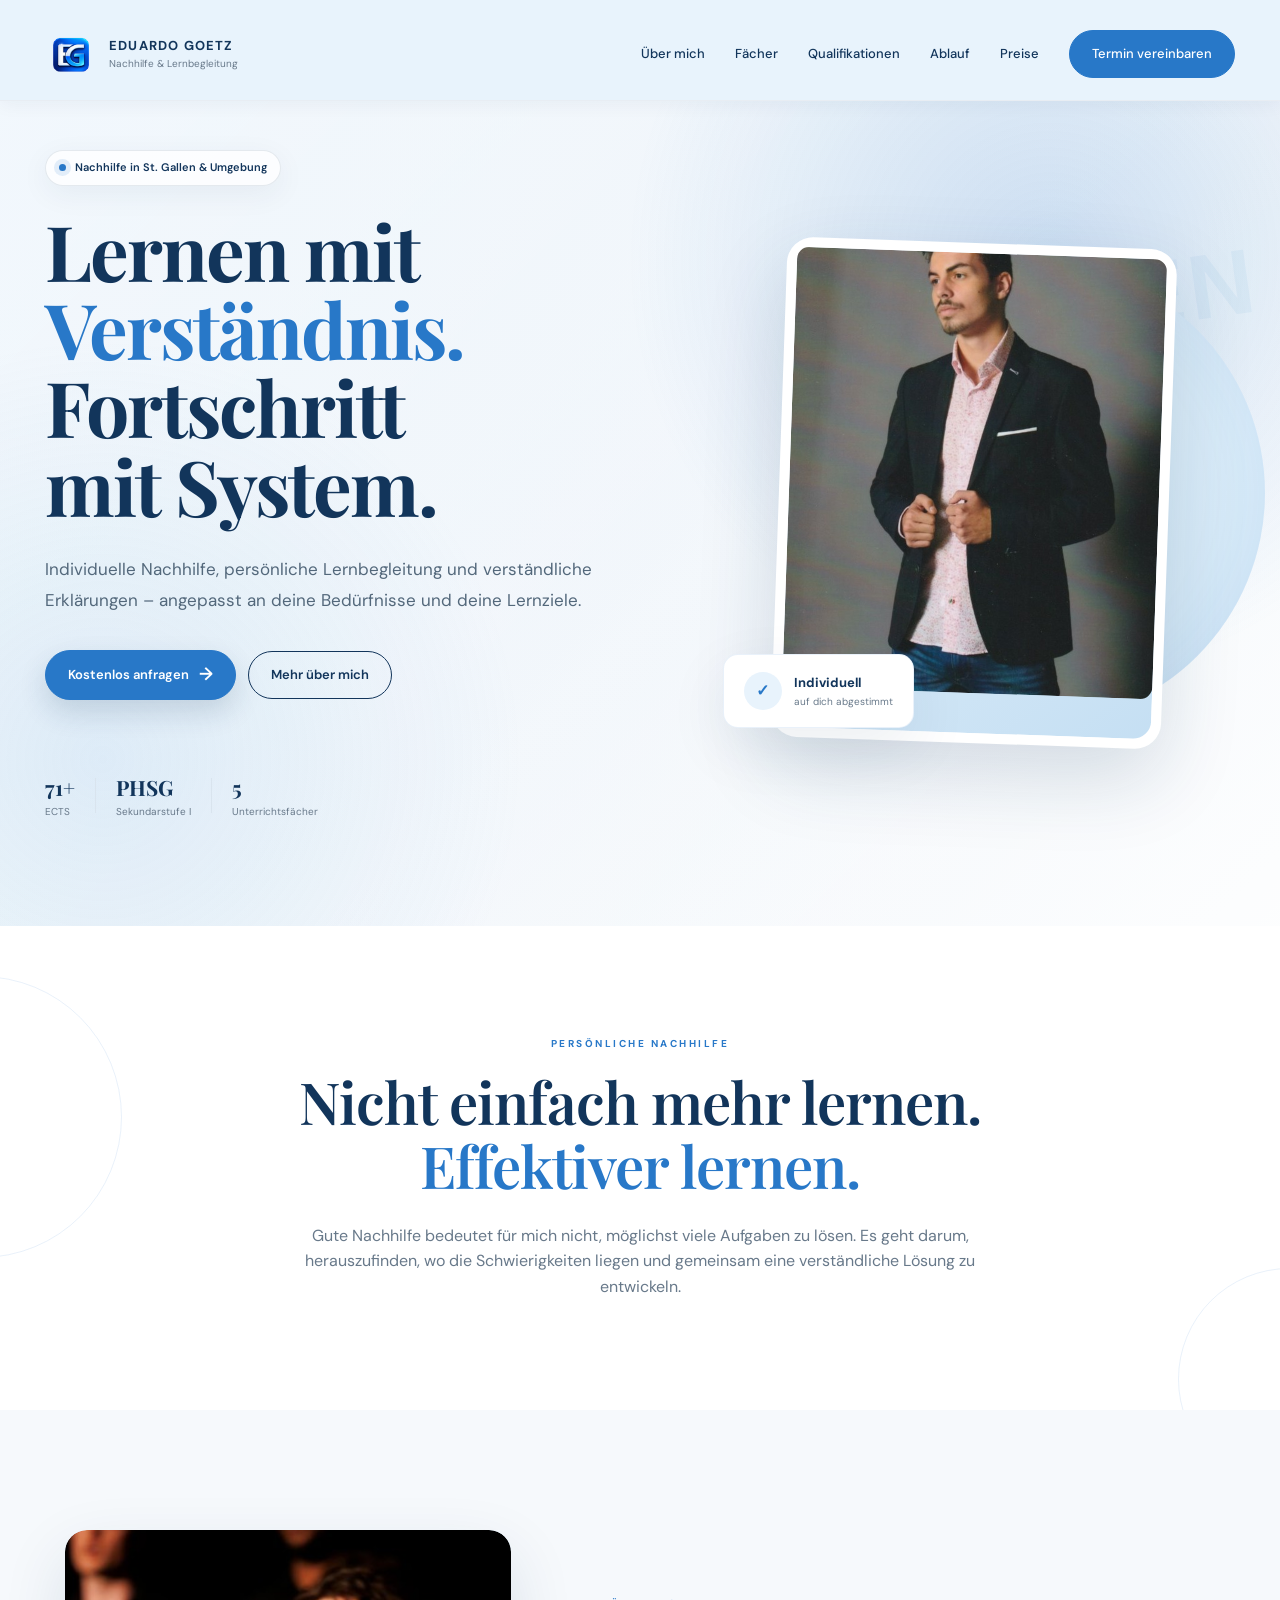
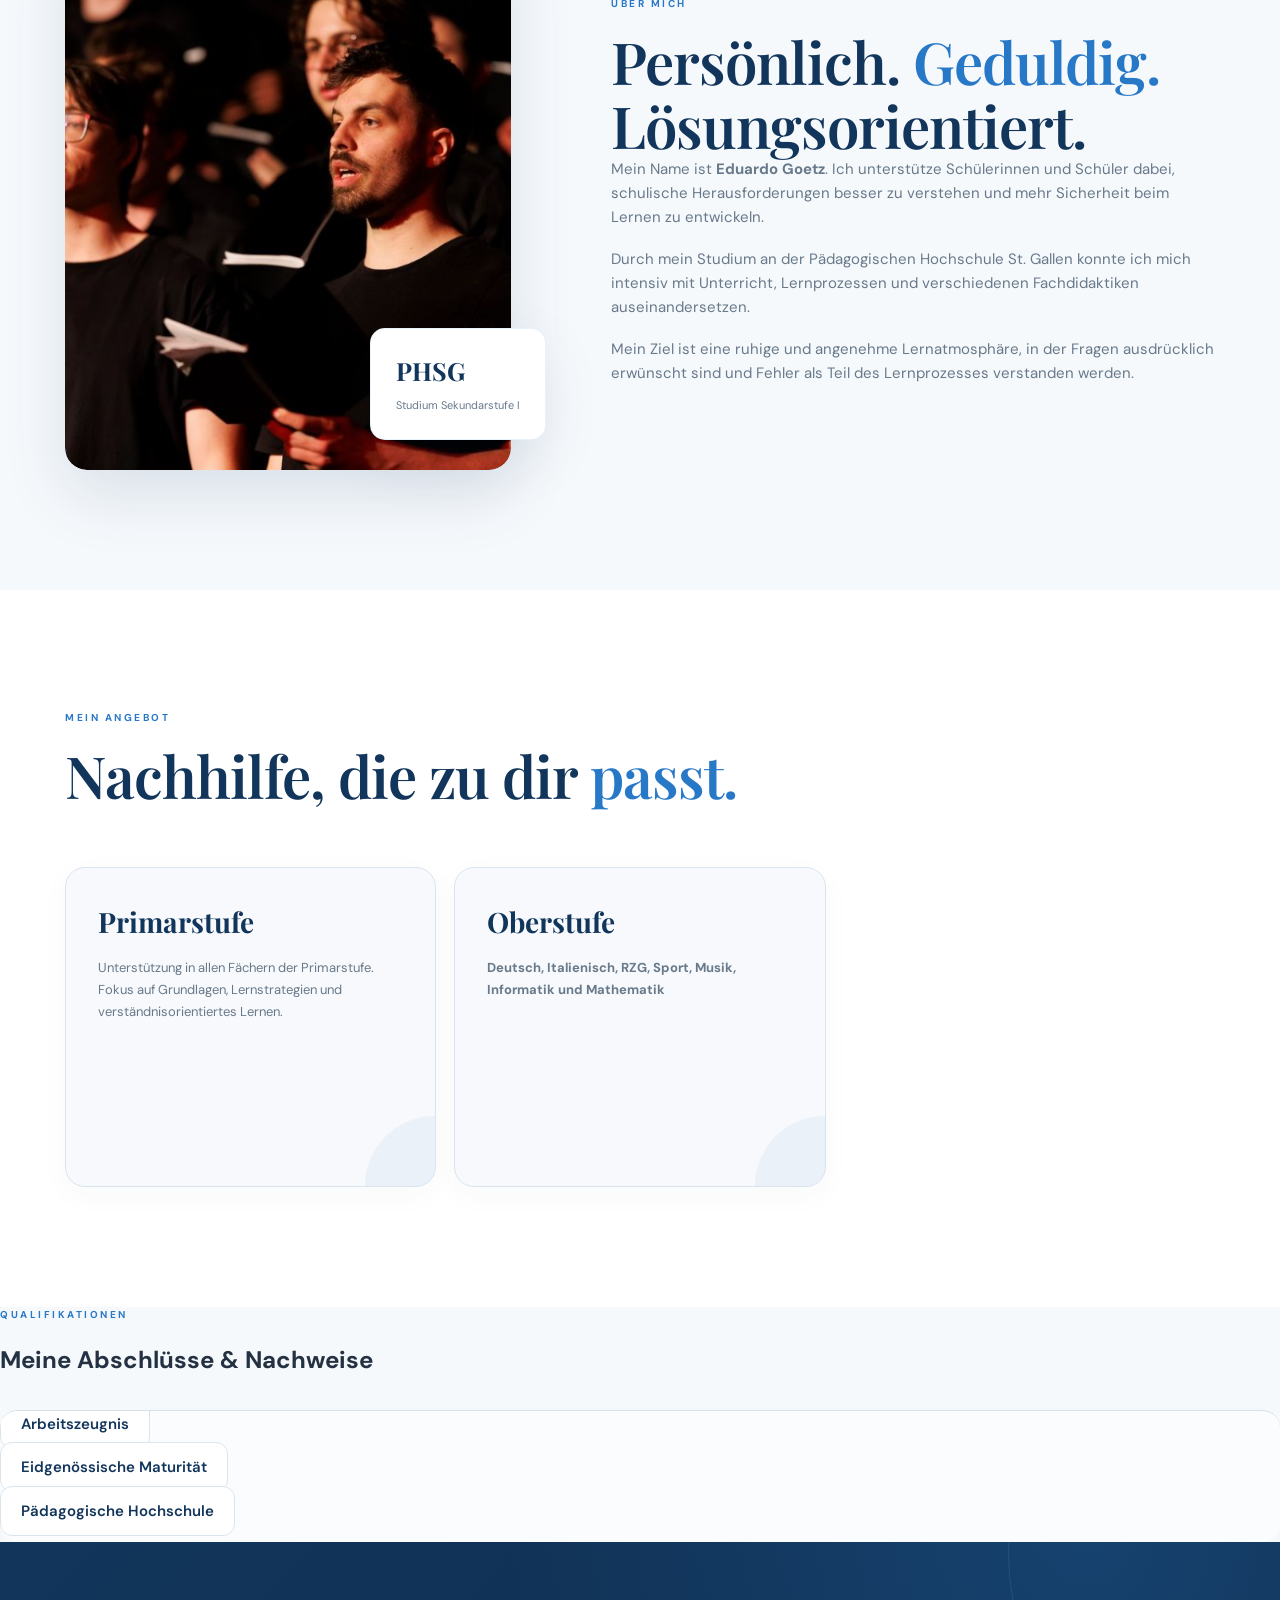
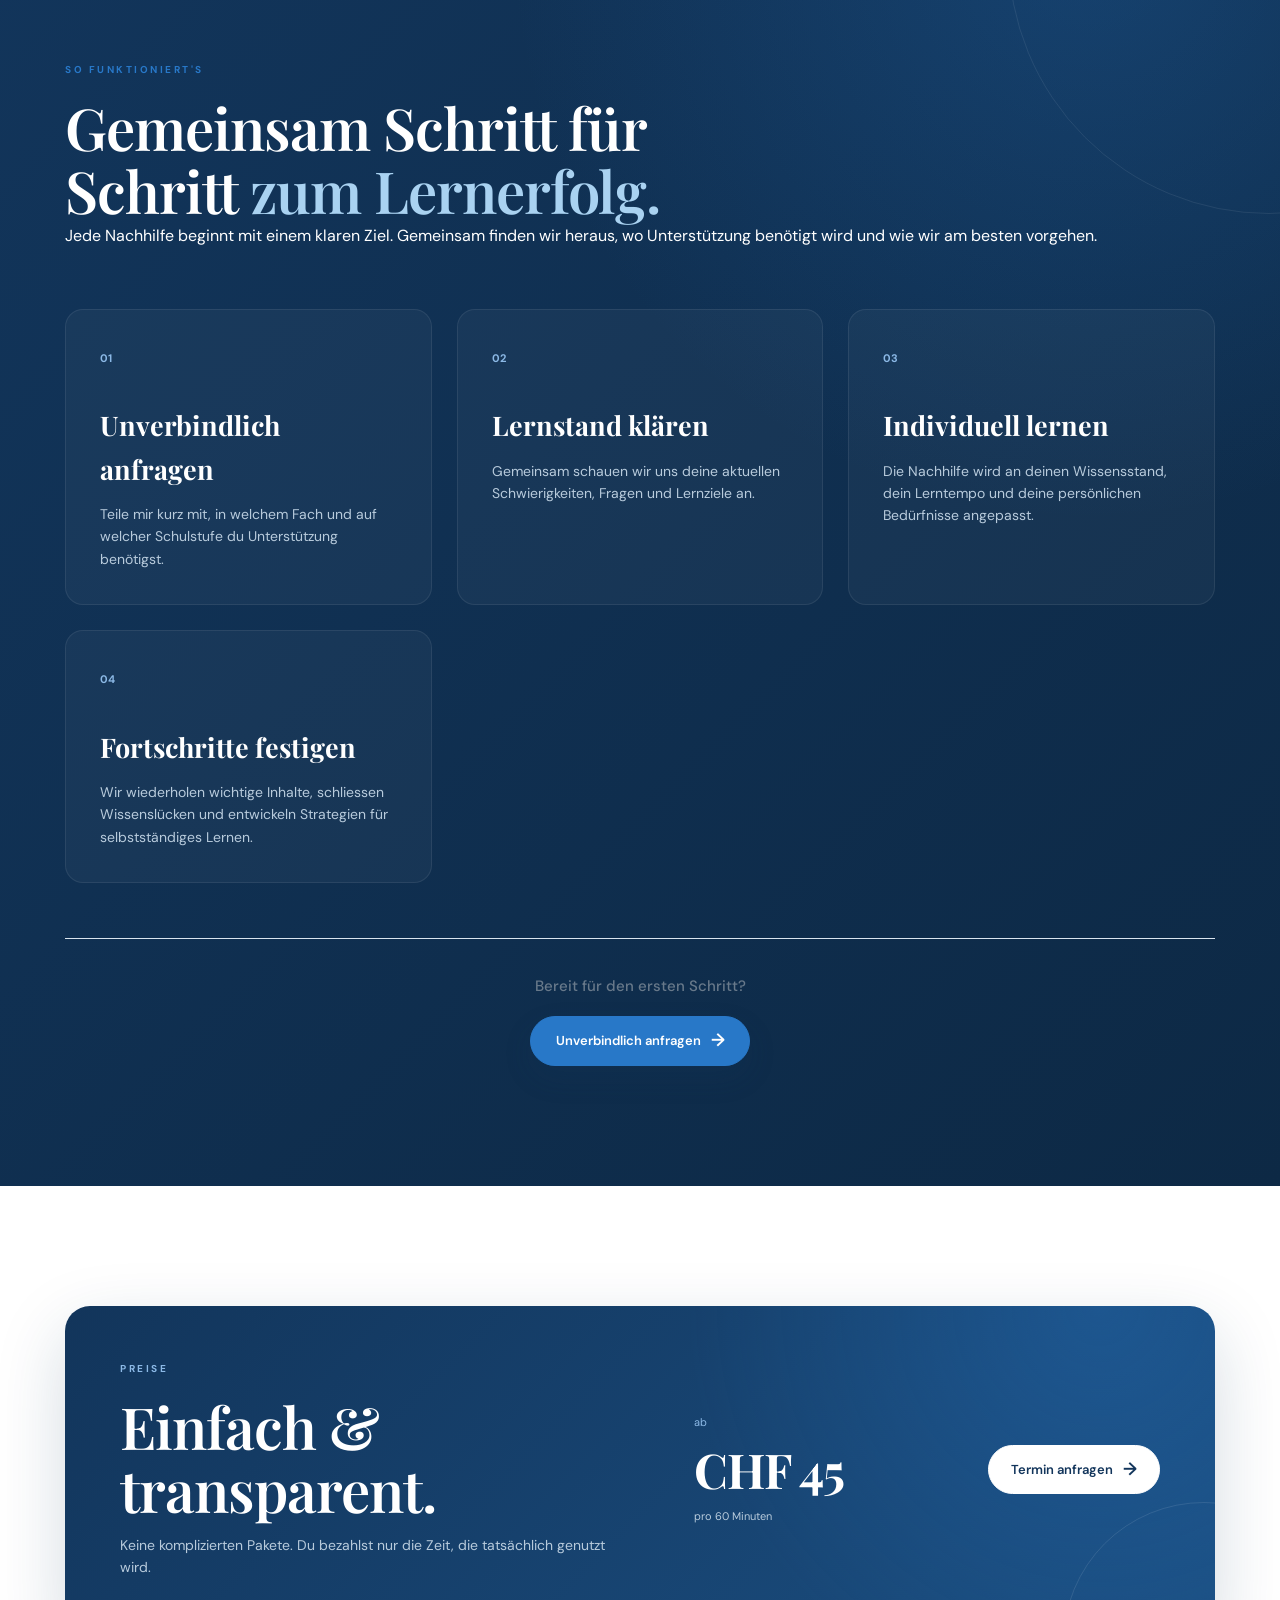
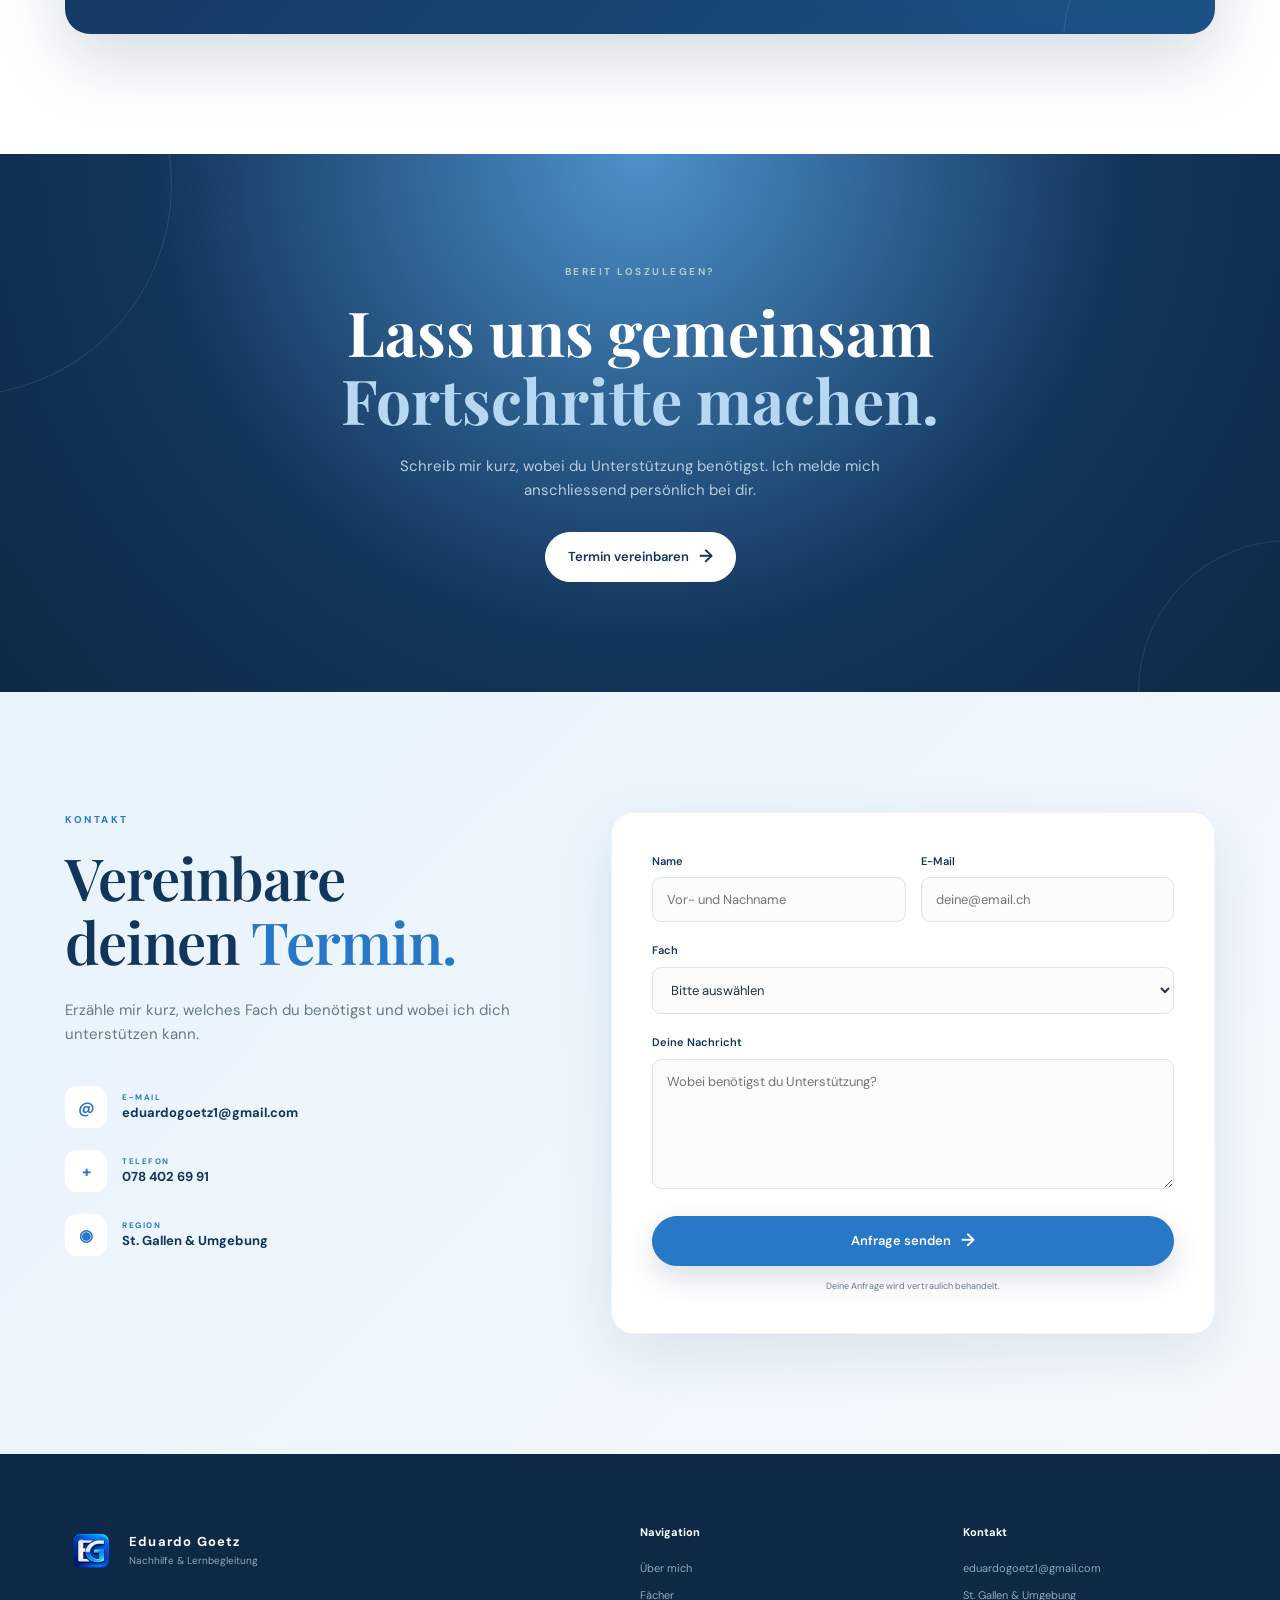
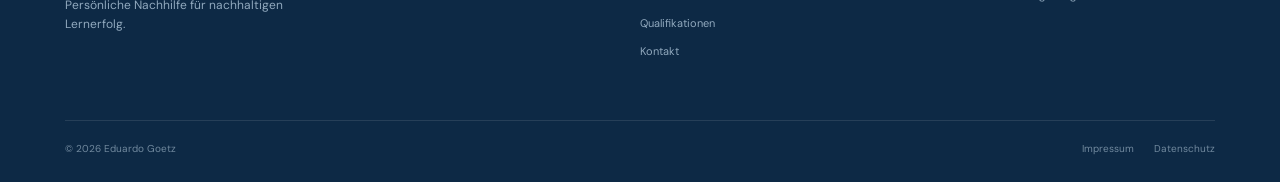
==== commit 01677782: "Update index.html" ====
--- a/index.html
+++ b/index.html
@@ -2,20 +2,79 @@
 <html lang="de">
 <head>
     <meta charset="UTF-8">
-    <meta name="viewport" content="width=device-width, initial-scale=1.0">
-
-    <title>Eduardo Goetz | Persönliche Nachhilfe in St. Gallen</title>
-    <link rel="icon" type="image/png" href="Logo.png">
+
+    <meta name="viewport"
+          content="width=device-width, initial-scale=1.0">
+
+    <!-- SEO -->
+    <title>Nachhilfe St. Gallen | Eduardo Goetz – Primar- & Oberstufe</title>
+
     <meta name="description"
-          content="Professionelle und persönliche Nachhilfe in St. Gallen und Umgebung. Individuelle Lernbegleitung für Schülerinnen und Schüler.">
-
-    <link rel="stylesheet" href="Nachhilfelehrer.css">
-
-    <link rel="preconnect" href="https://fonts.googleapis.com">
-    <link rel="preconnect" href="https://fonts.gstatic.com" crossorigin>
+          content="Persönliche Nachhilfe in St. Gallen und Umgebung für Primar- und Oberstufe. Unterstützung in Mathematik, Deutsch, Italienisch und weiteren Fächern. Jetzt unverbindlich anfragen.">
+
+    <meta name="author" content="Eduardo Goetz">
+
+    <meta name="robots" content="index, follow">
+
+    <link rel="canonical"
+          href="https://eduardogoetz549.github.io/Nachhilfelehrer-Eduardo-Goetz/">
+
+
+    <!-- SOCIAL MEDIA / WHATSAPP VORSCHAU -->
+
+    <meta property="og:title"
+          content="Nachhilfe St. Gallen | Eduardo Goetz">
+
+    <meta property="og:description"
+          content="Persönliche Nachhilfe für Primar- und Oberstufe in St. Gallen und Umgebung.">
+
+    <meta property="og:type"
+          content="website">
+
+    <meta property="og:url"
+          content="https://eduardogoetz549.github.io/Nachhilfelehrer-Eduardo-Goetz/">
+
+    <meta property="og:image"
+          content="https://eduardogoetz549.github.io/Nachhilfelehrer-Eduardo-Goetz/Logo.png">
+
+
+    <!-- DESIGN -->
+
+    <link rel="stylesheet"
+          href="Nachhilfelehrer.css">
+
+
+    <!-- PWA / APP -->
+
+    <link rel="manifest"
+          href="manifest.json">
+
+    <meta name="theme-color"
+          content="#12355B">
+
+
+    <!-- ICONS -->
+
+    <link rel="icon"
+          type="image/png"
+          href="favicon.png">
+
+    <link rel="apple-touch-icon"
+          href="icon-192.png">
+
+
+    <!-- SCHRIFTARTEN -->
+
+    <link rel="preconnect"
+          href="https://fonts.googleapis.com">
+
+    <link rel="preconnect"
+          href="https://fonts.gstatic.com"
+          crossorigin>
 
     <link href="https://fonts.googleapis.com/css2?family=DM+Sans:wght@400;500;600;700&family=Playfair+Display:wght@500;600;700&display=swap"
           rel="stylesheet">
+
 </head>
 
 <body>
@@ -873,6 +932,19 @@
     });
 
 </script>
-
+<script>
+    if ("serviceWorker" in navigator) {
+        window.addEventListener("load", () => {
+            navigator.serviceWorker
+                .register("./service-worker.js")
+                .then(() => {
+                    console.log("App bereit.");
+                })
+                .catch(error => {
+                    console.log("Service Worker Fehler:", error);
+                });
+        });
+    }
+</script>
 </body>
 </html>
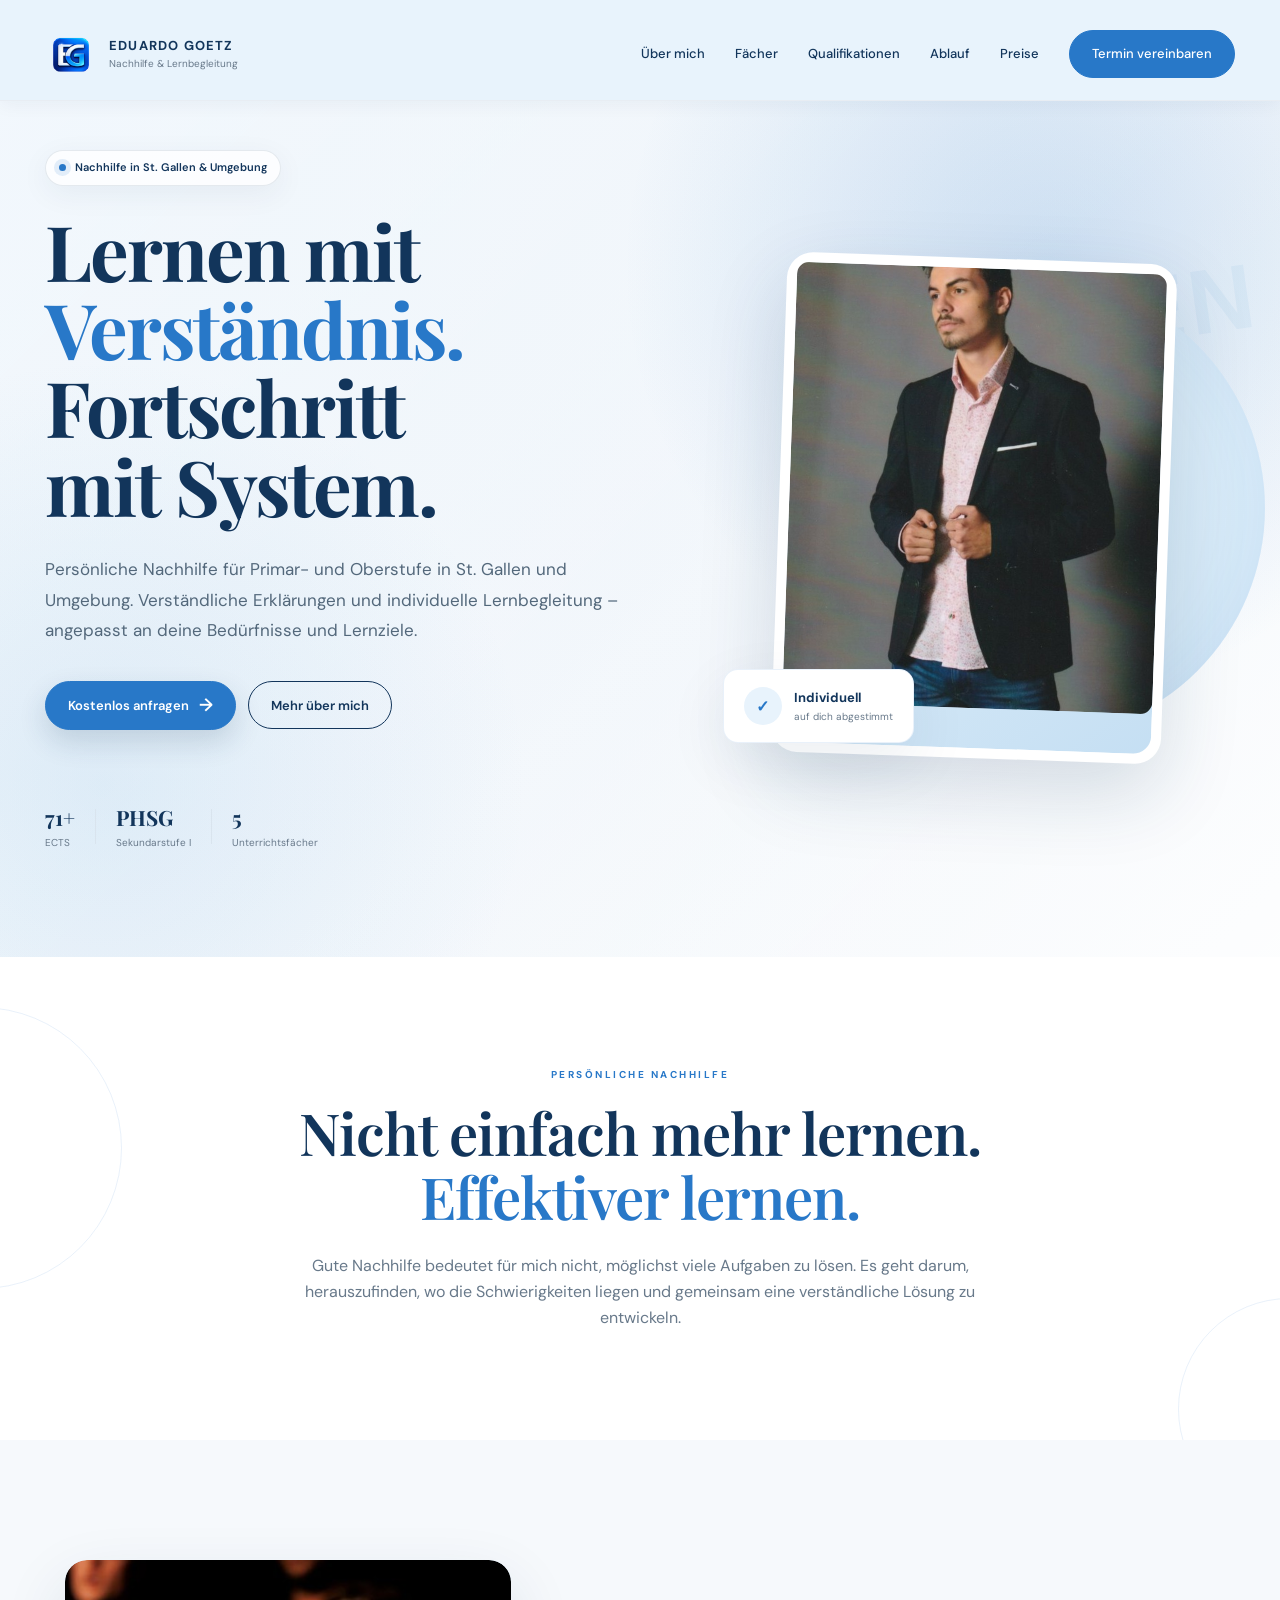
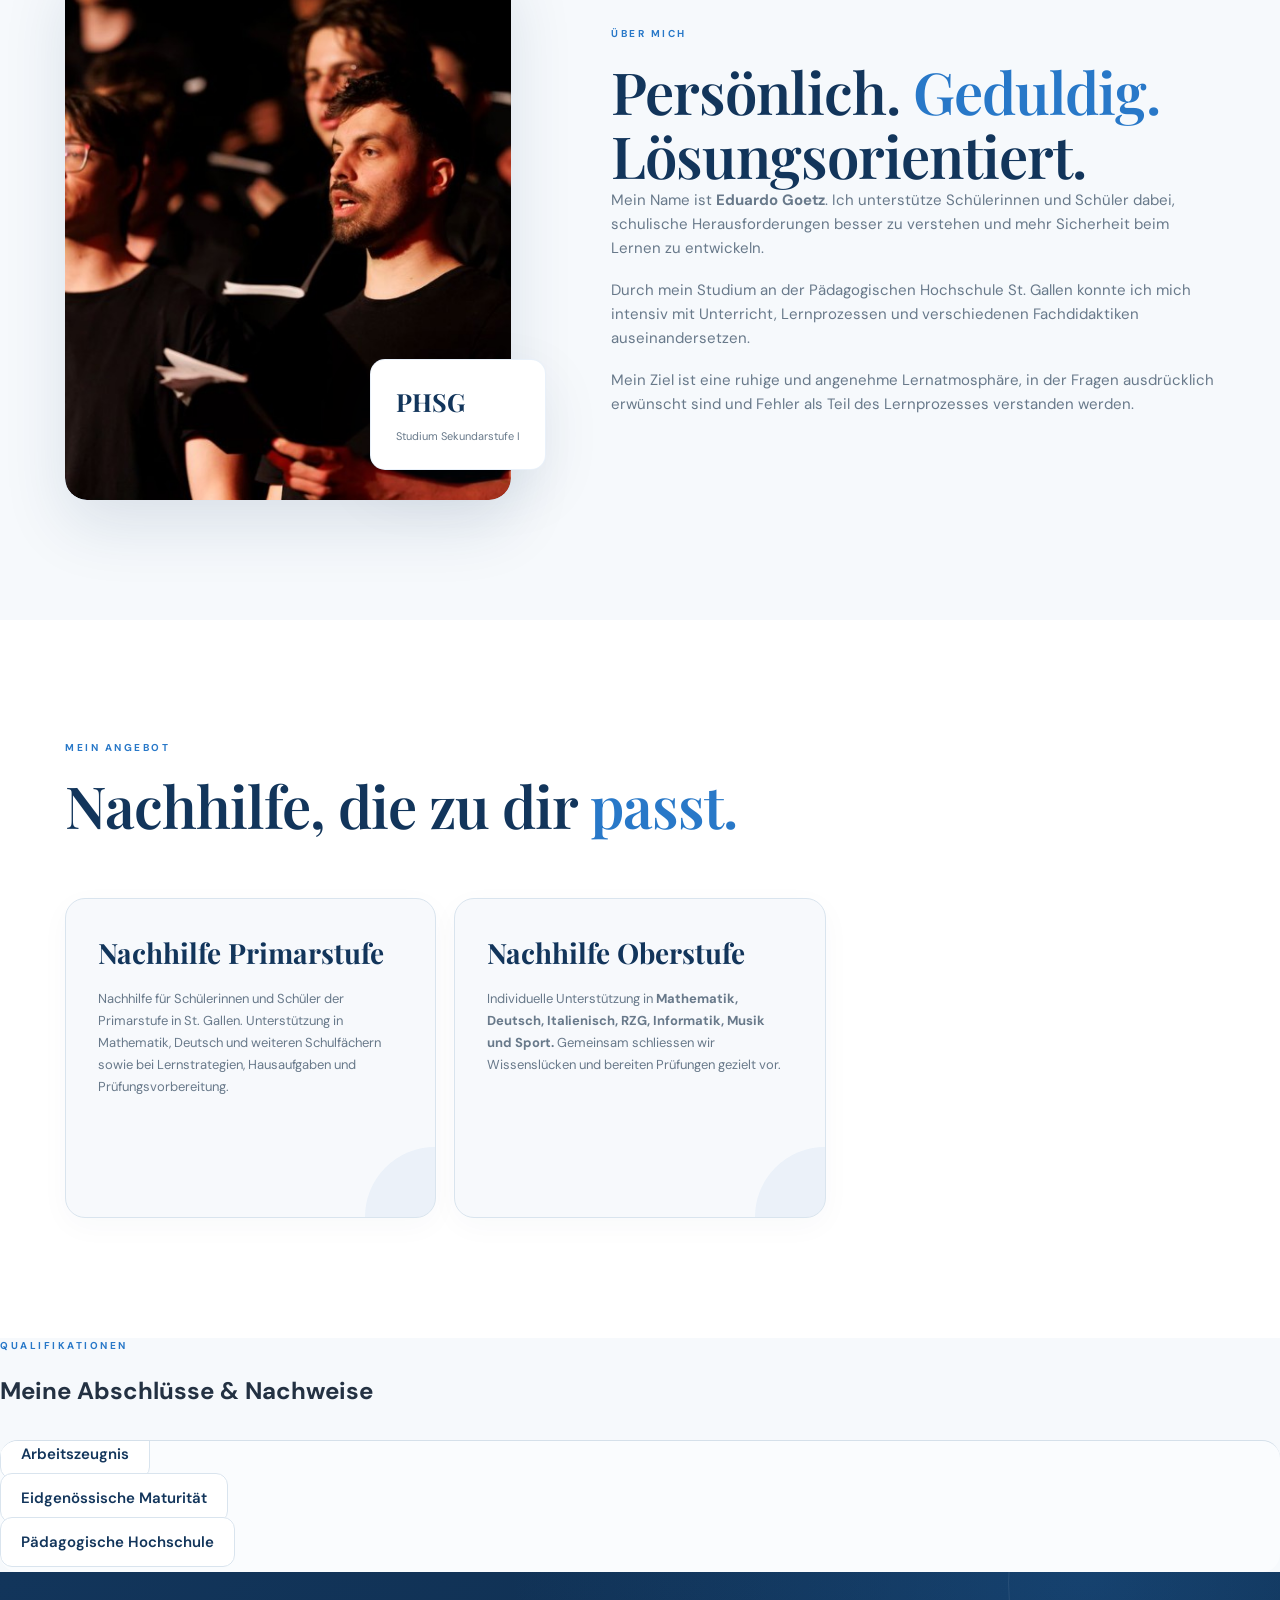
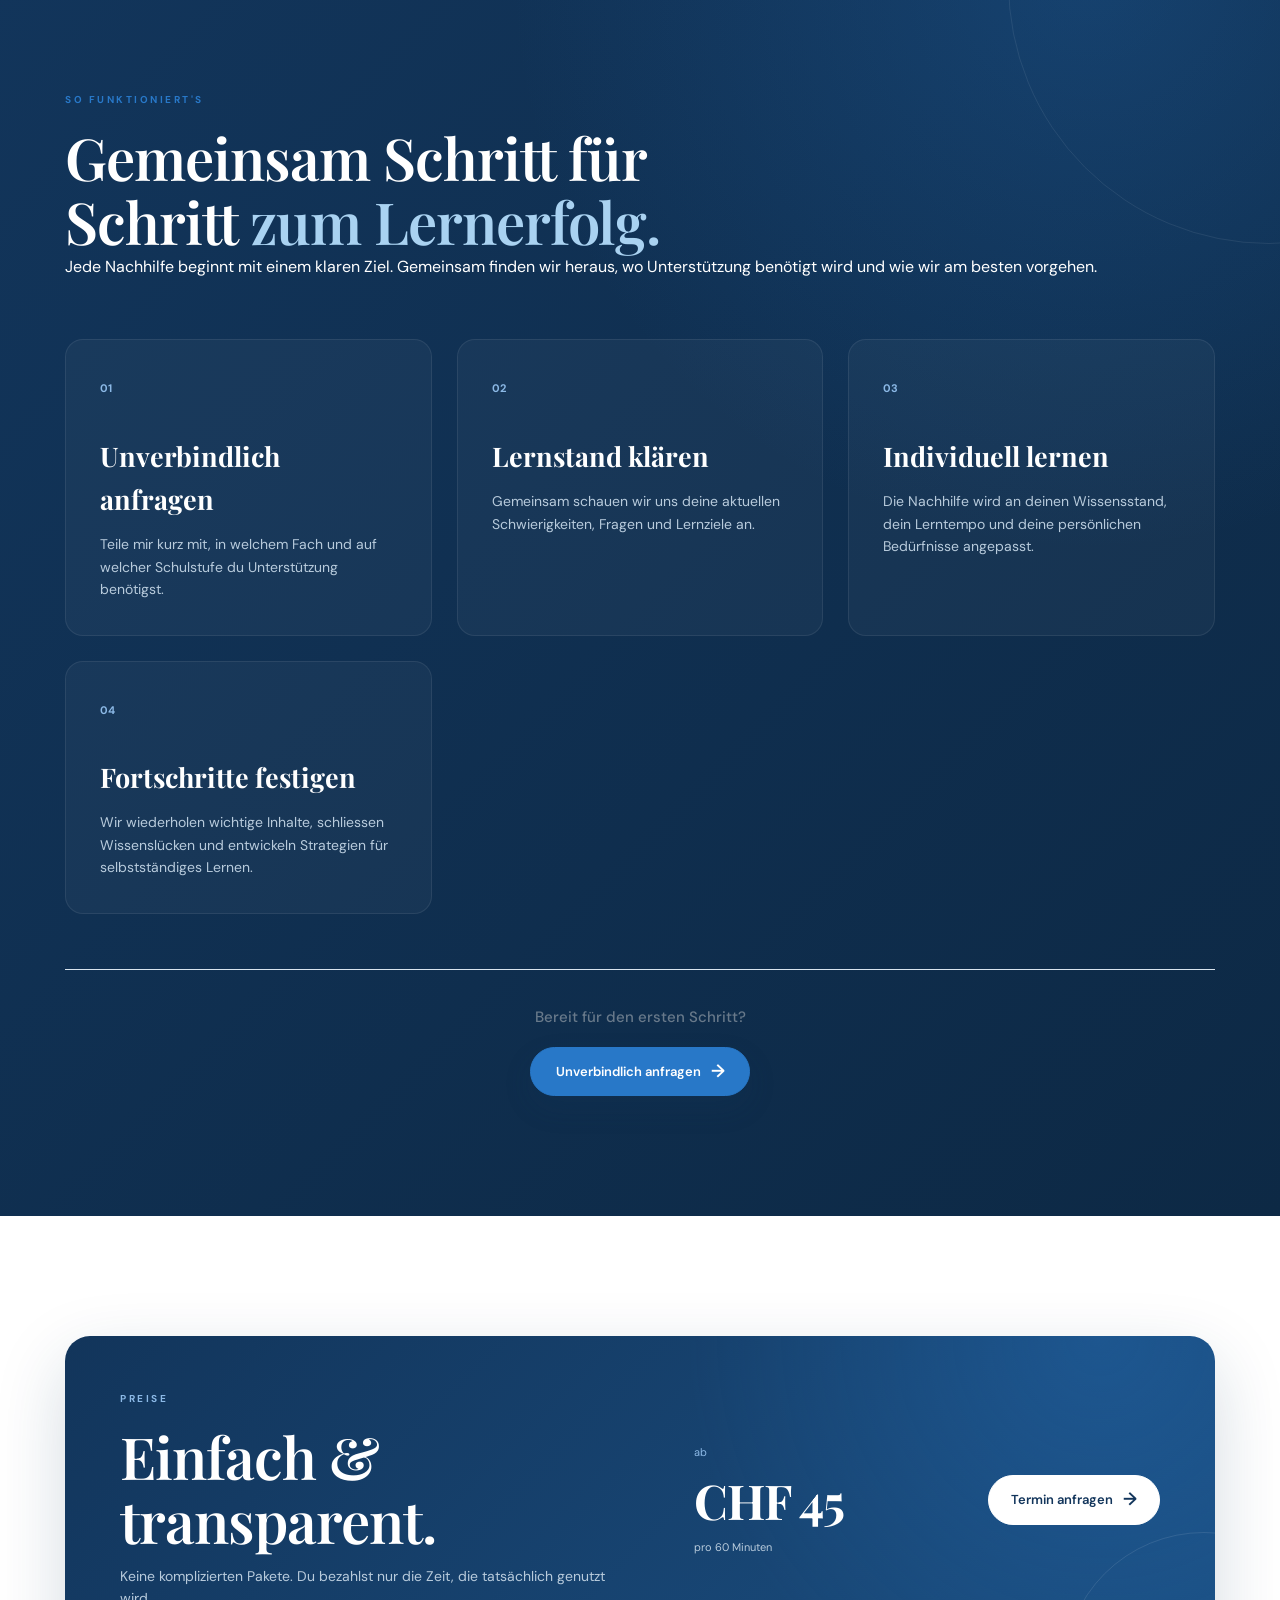
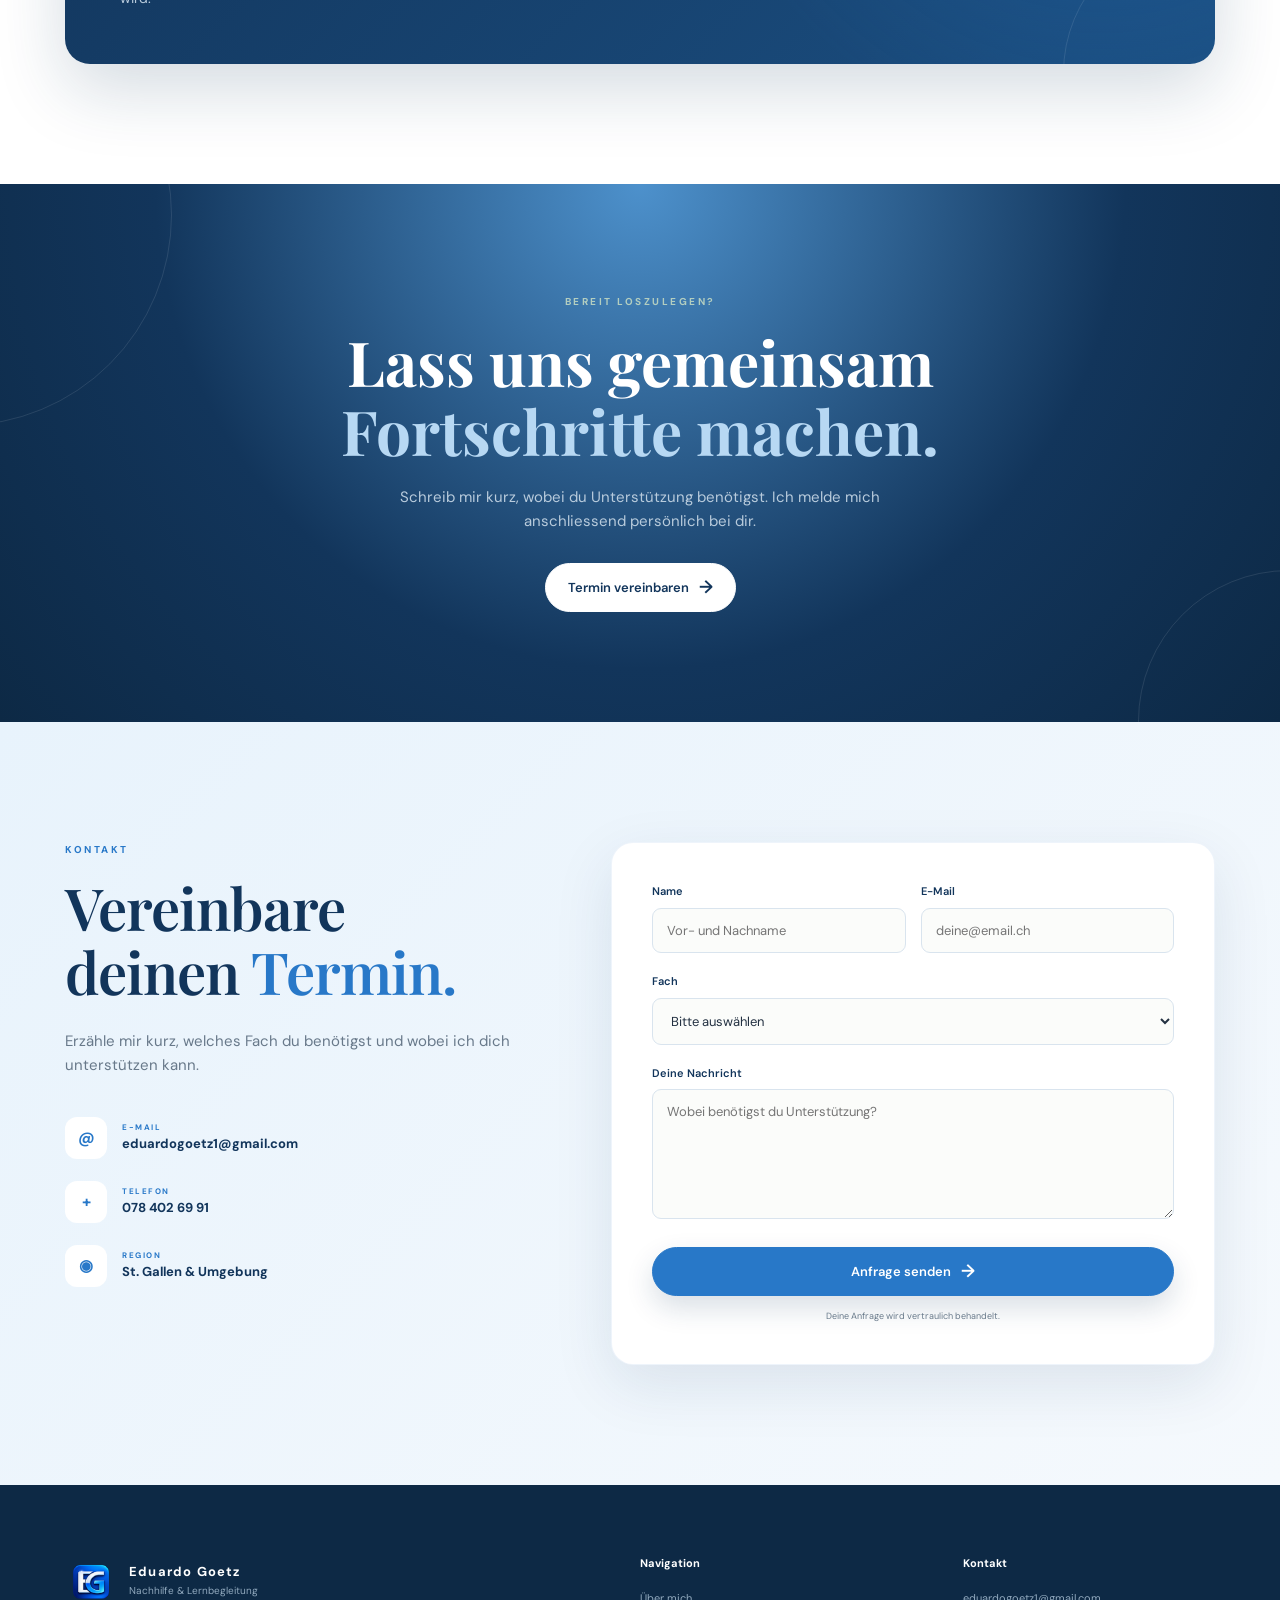
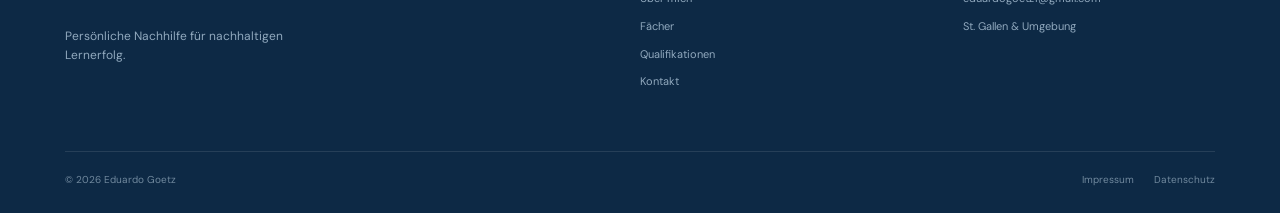
==== commit 11ccbaf9: "Update index.html" ====
--- a/index.html
+++ b/index.html
@@ -147,13 +147,12 @@
                 Fortschritt mit System.
             </h1>
 
-
-            <p class="hero-description">
-                Individuelle Nachhilfe, persönliche Lernbegleitung
-                und verständliche Erklärungen – angepasst an deine
-                Bedürfnisse und deine Lernziele.
-            </p>
-
+<p class="hero-description">
+    Persönliche Nachhilfe für Primar- und Oberstufe
+    in St. Gallen und Umgebung. Verständliche Erklärungen
+    und individuelle Lernbegleitung – angepasst an deine
+    Bedürfnisse und Lernziele.
+</p>
 
             <div class="hero-actions">
 
@@ -350,31 +349,35 @@
 
         <div class="subject-grid">
 
-            <div class="subject-card">
-
-                <h3>Primarstufe</h3>
-
-                <p>
-                    Unterstützung in allen Fächern der Primarstufe.
-                    Fokus auf Grundlagen, Lernstrategien und
-                    verständnisorientiertes Lernen.
-                </p>
-
-            </div>
-
-
-            <div class="subject-card">
-
-                <h3>Oberstufe</h3>
-
-                <p>
-                    <strong>
-                        Deutsch, Italienisch, RZG, Sport,
-                        Musik, Informatik und Mathematik
-                    </strong>
-                </p>
-
-            </div>
+          <div class="subject-card">
+
+    <h3>Nachhilfe Primarstufe</h3>
+
+    <p>
+        Nachhilfe für Schülerinnen und Schüler der Primarstufe
+        in St. Gallen. Unterstützung in Mathematik, Deutsch und
+        weiteren Schulfächern sowie bei Lernstrategien,
+        Hausaufgaben und Prüfungsvorbereitung.
+    </p>
+
+</div>
+
+
+<div class="subject-card">
+
+    <h3>Nachhilfe Oberstufe</h3>
+
+    <p>
+        Individuelle Unterstützung in
+        <strong>
+            Mathematik, Deutsch, Italienisch, RZG,
+            Informatik, Musik und Sport.
+        </strong>
+        Gemeinsam schliessen wir Wissenslücken und
+        bereiten Prüfungen gezielt vor.
+    </p>
+
+</div>
 
         </div>
 
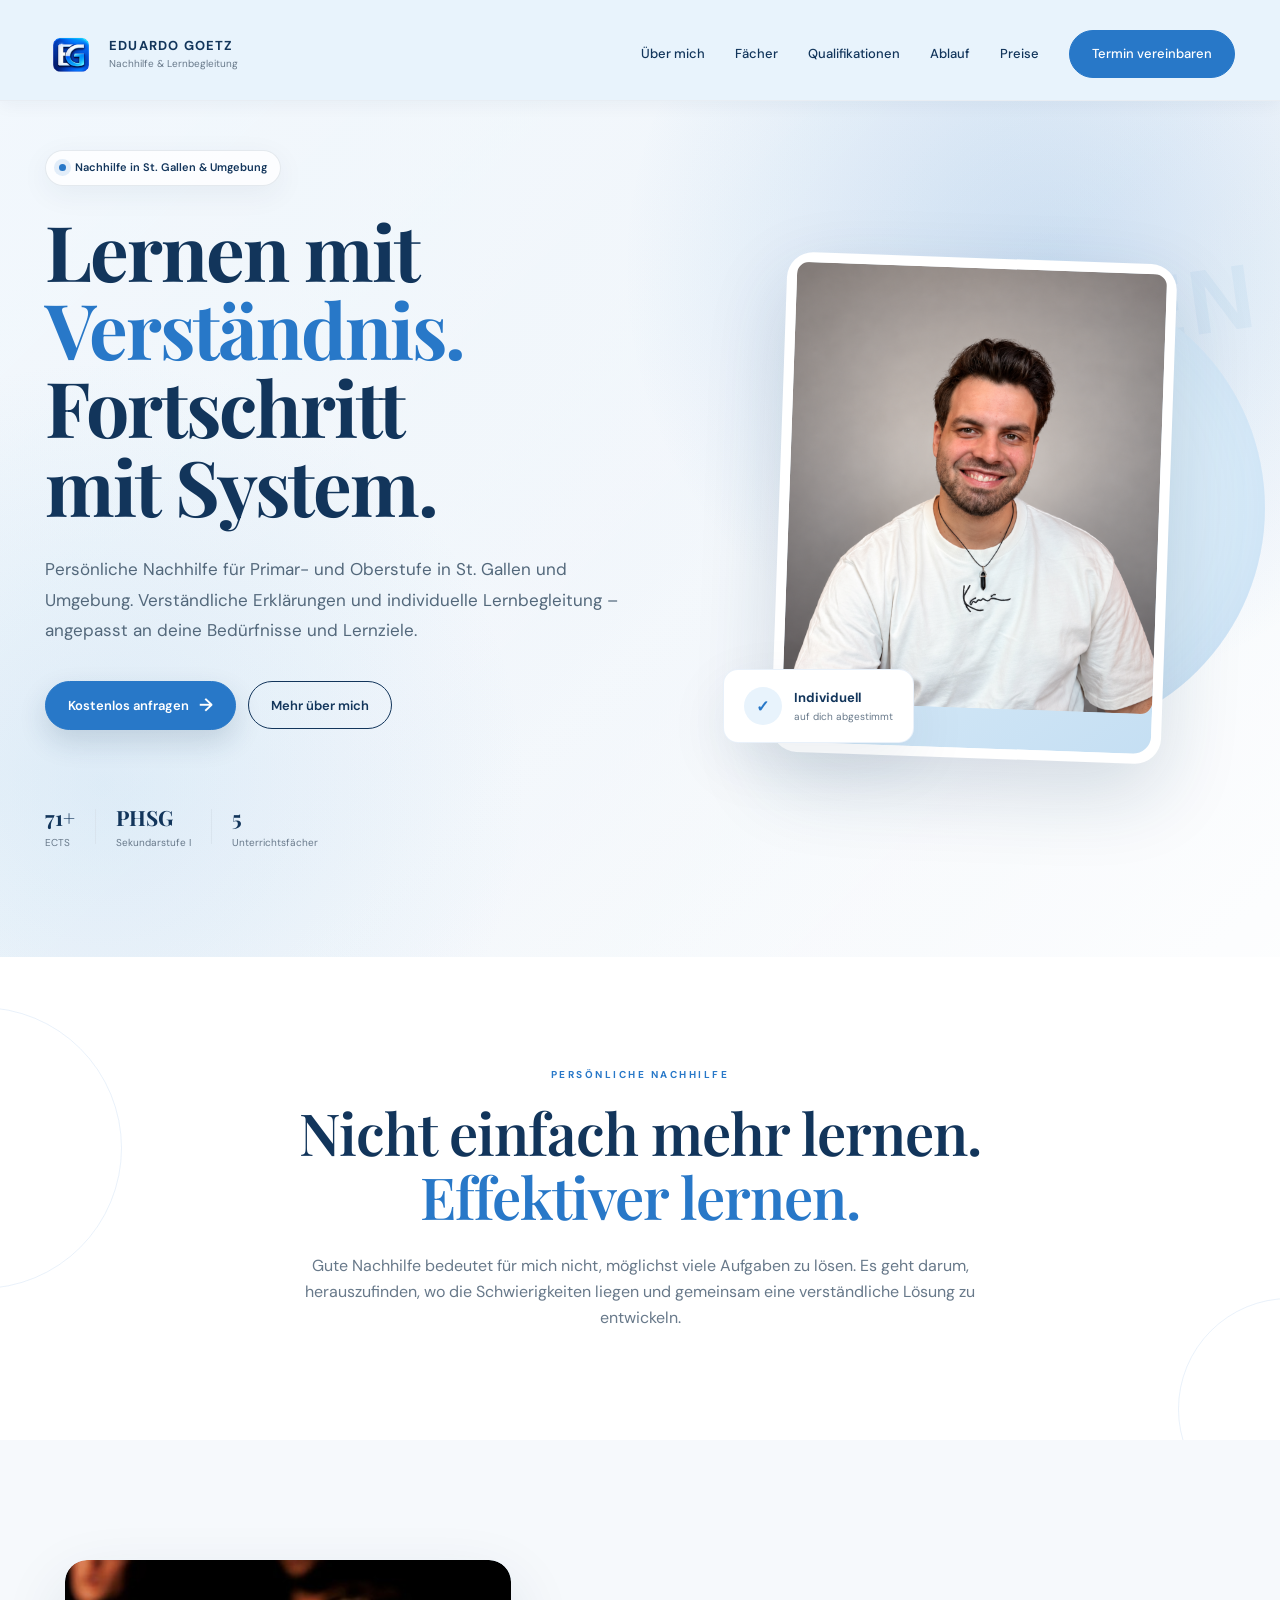
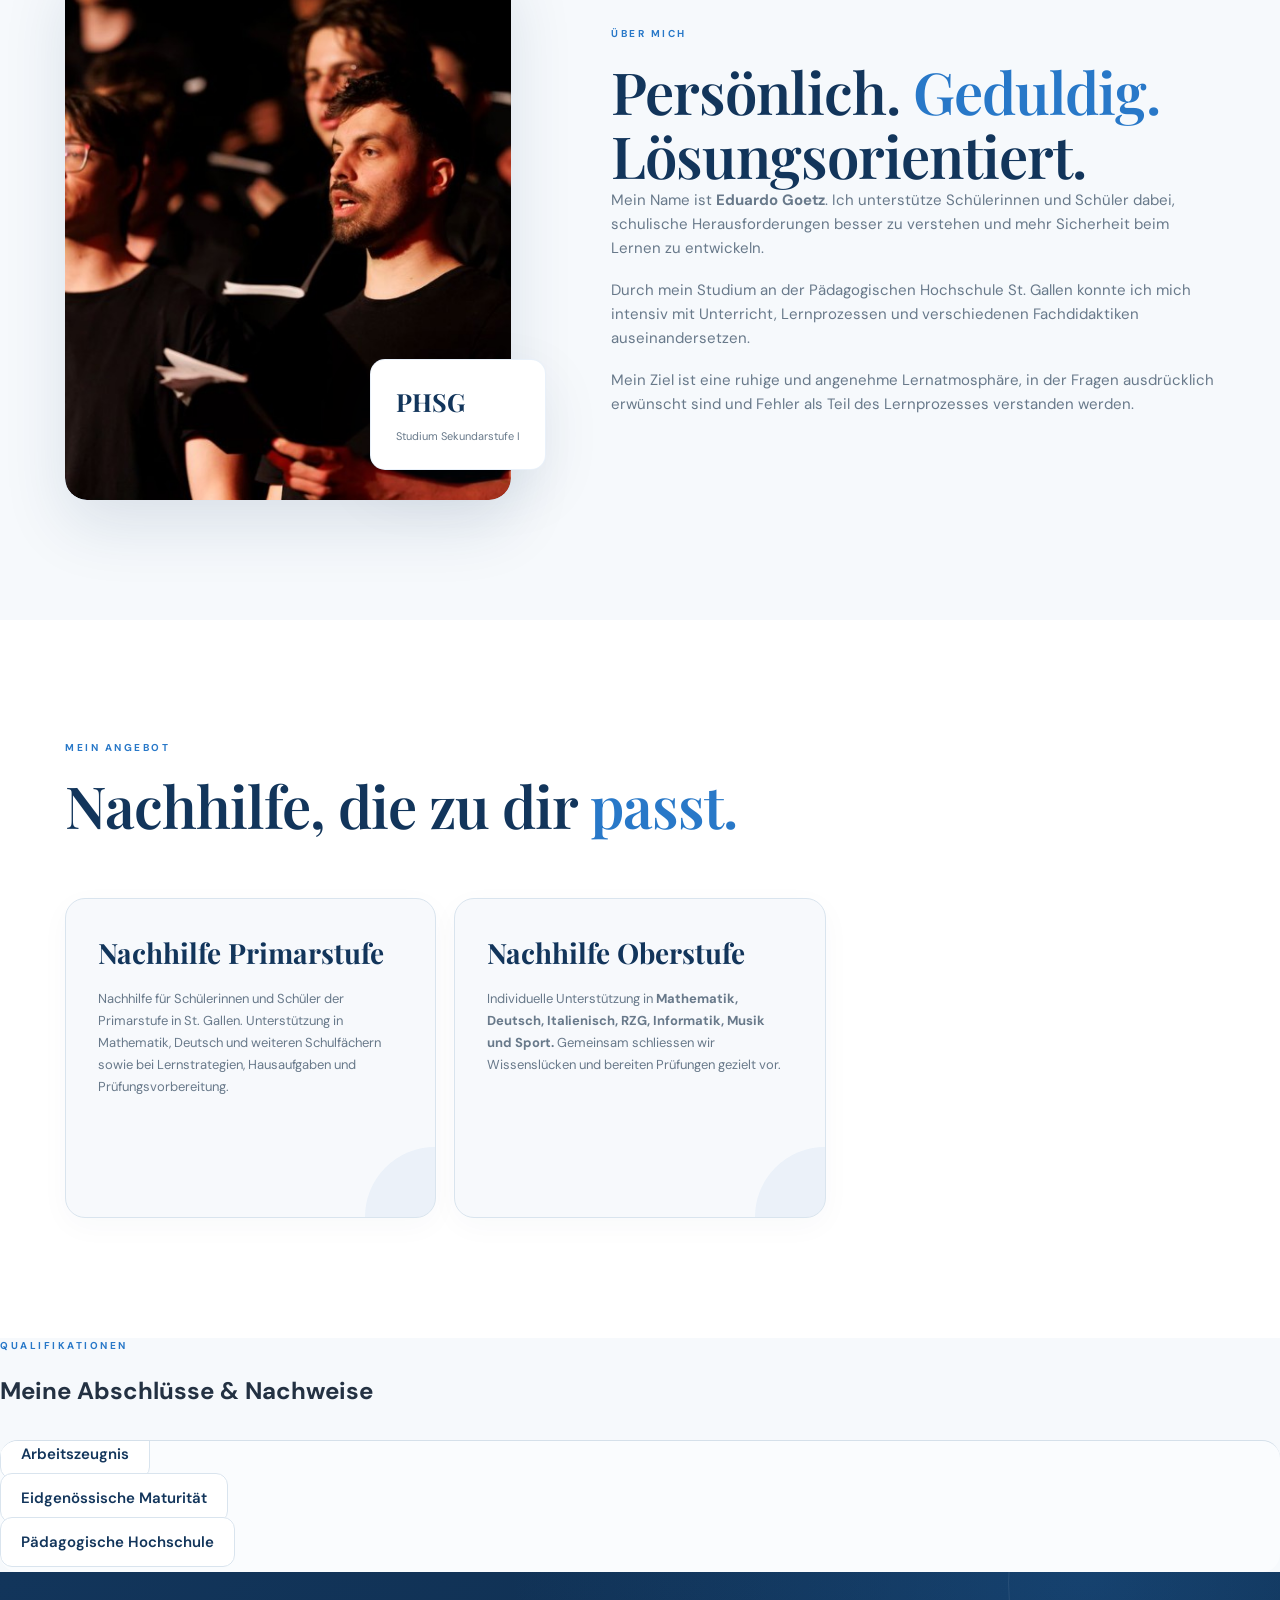
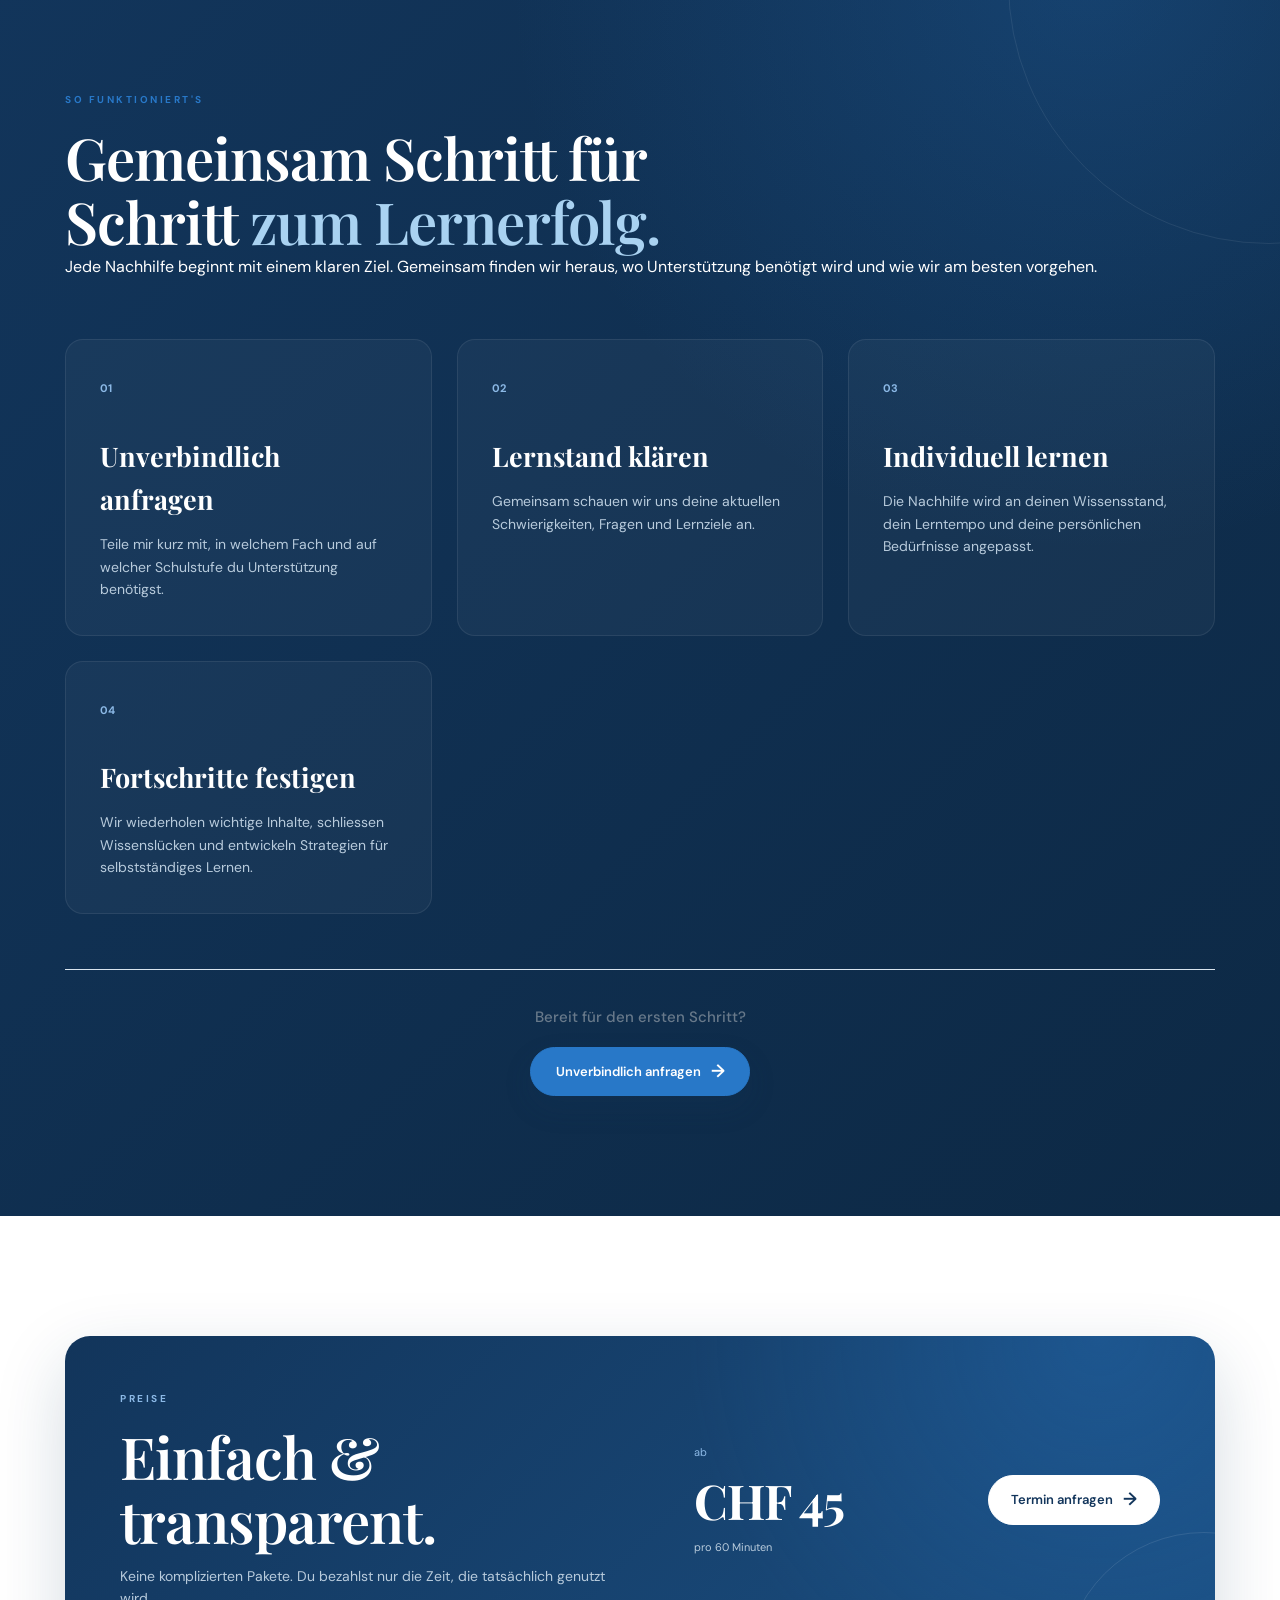
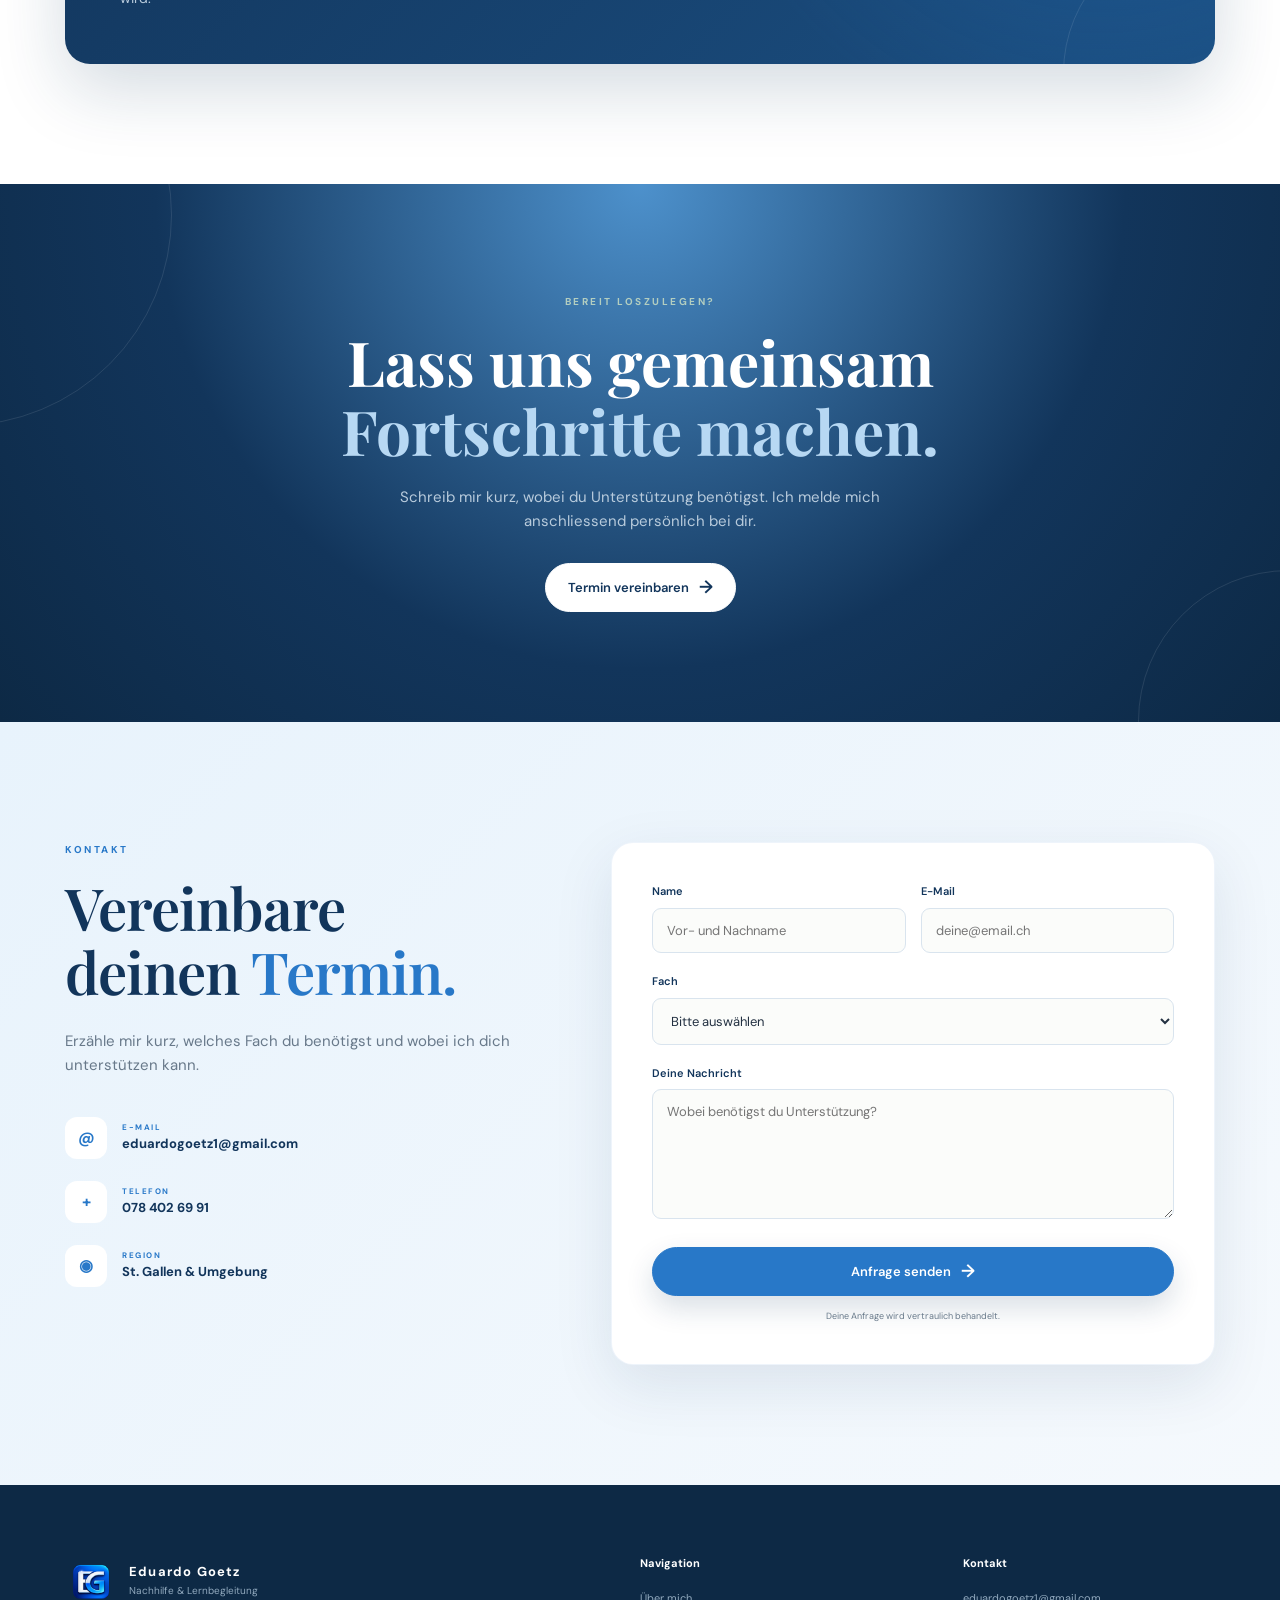
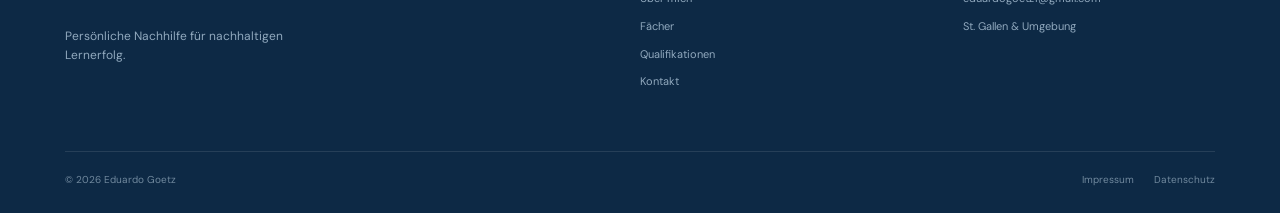
==== commit 24c44173: "Update index.html" ====
--- a/index.html
+++ b/index.html
@@ -1,6 +1,9 @@
 <!DOCTYPE html>
 <html lang="de">
 <head>
+    <link rel="icon" type="image/png" sizes="32x32" href="favicon.png">
+<link rel="shortcut icon" type="image/png" href="favicon.png">
+<link rel="apple-touch-icon" href="icon-192.png">
     <meta charset="UTF-8">
 
     <meta name="viewport"
@@ -200,7 +203,7 @@
 
                 <div class="photo-placeholder">
 
-                    <img src="Portrait 1.jpg"
+                    <img src="Portrait 1.png"
                          alt="Portrait von Eduardo Goetz"
                          style="width:100%; height:100%; object-fit:cover; border-radius:12px;">
 
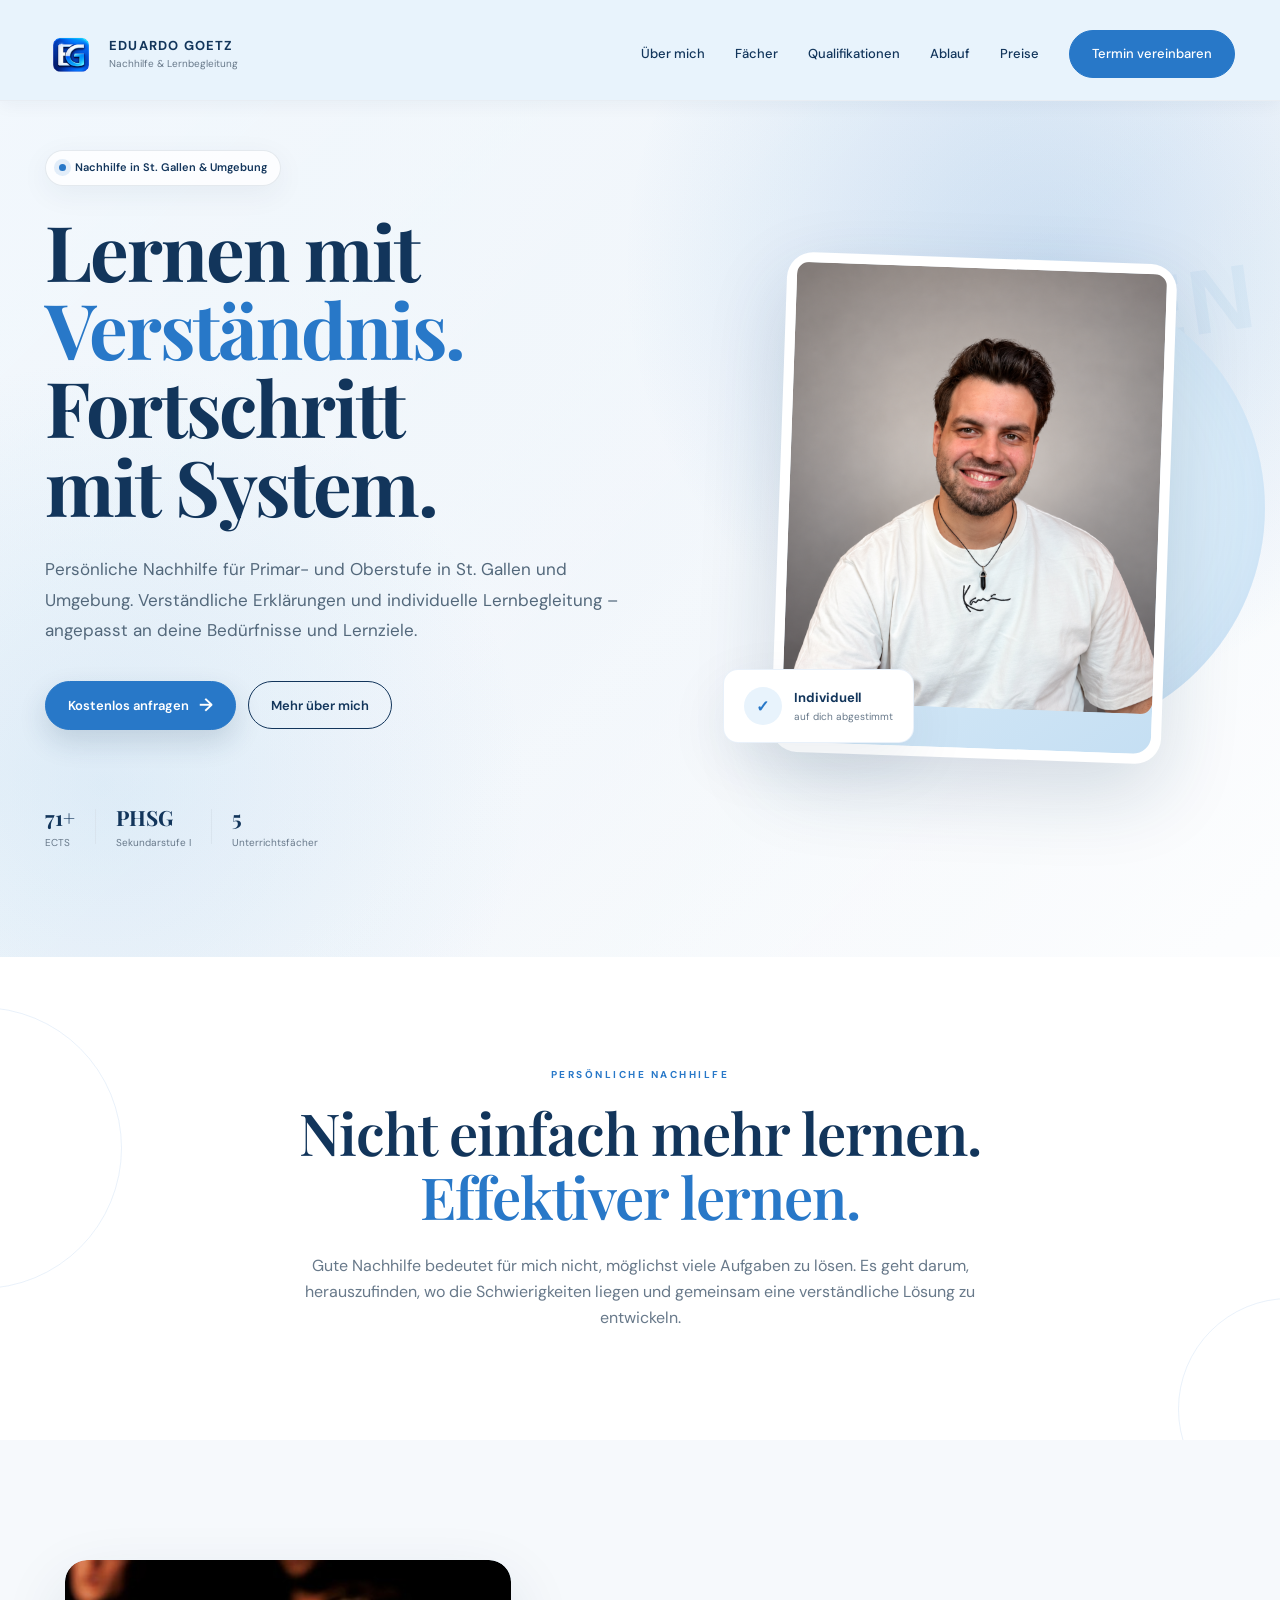
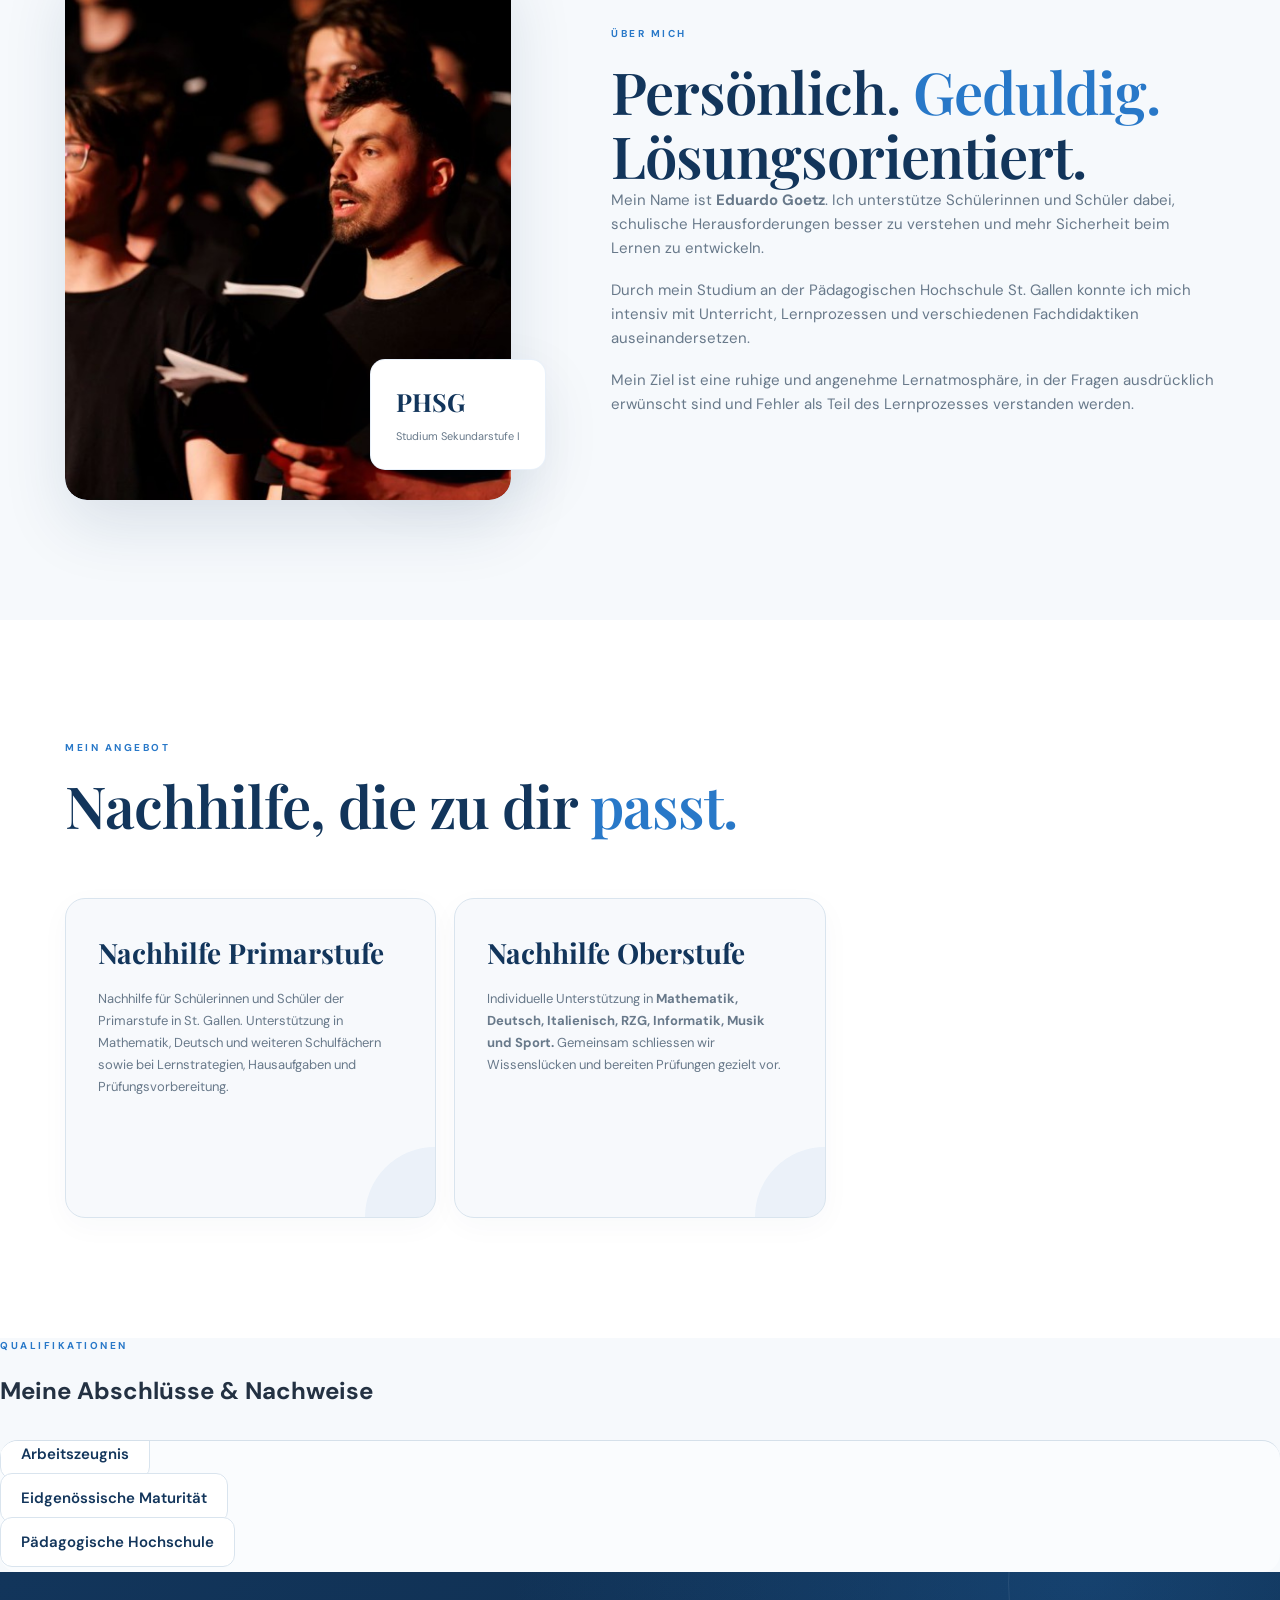
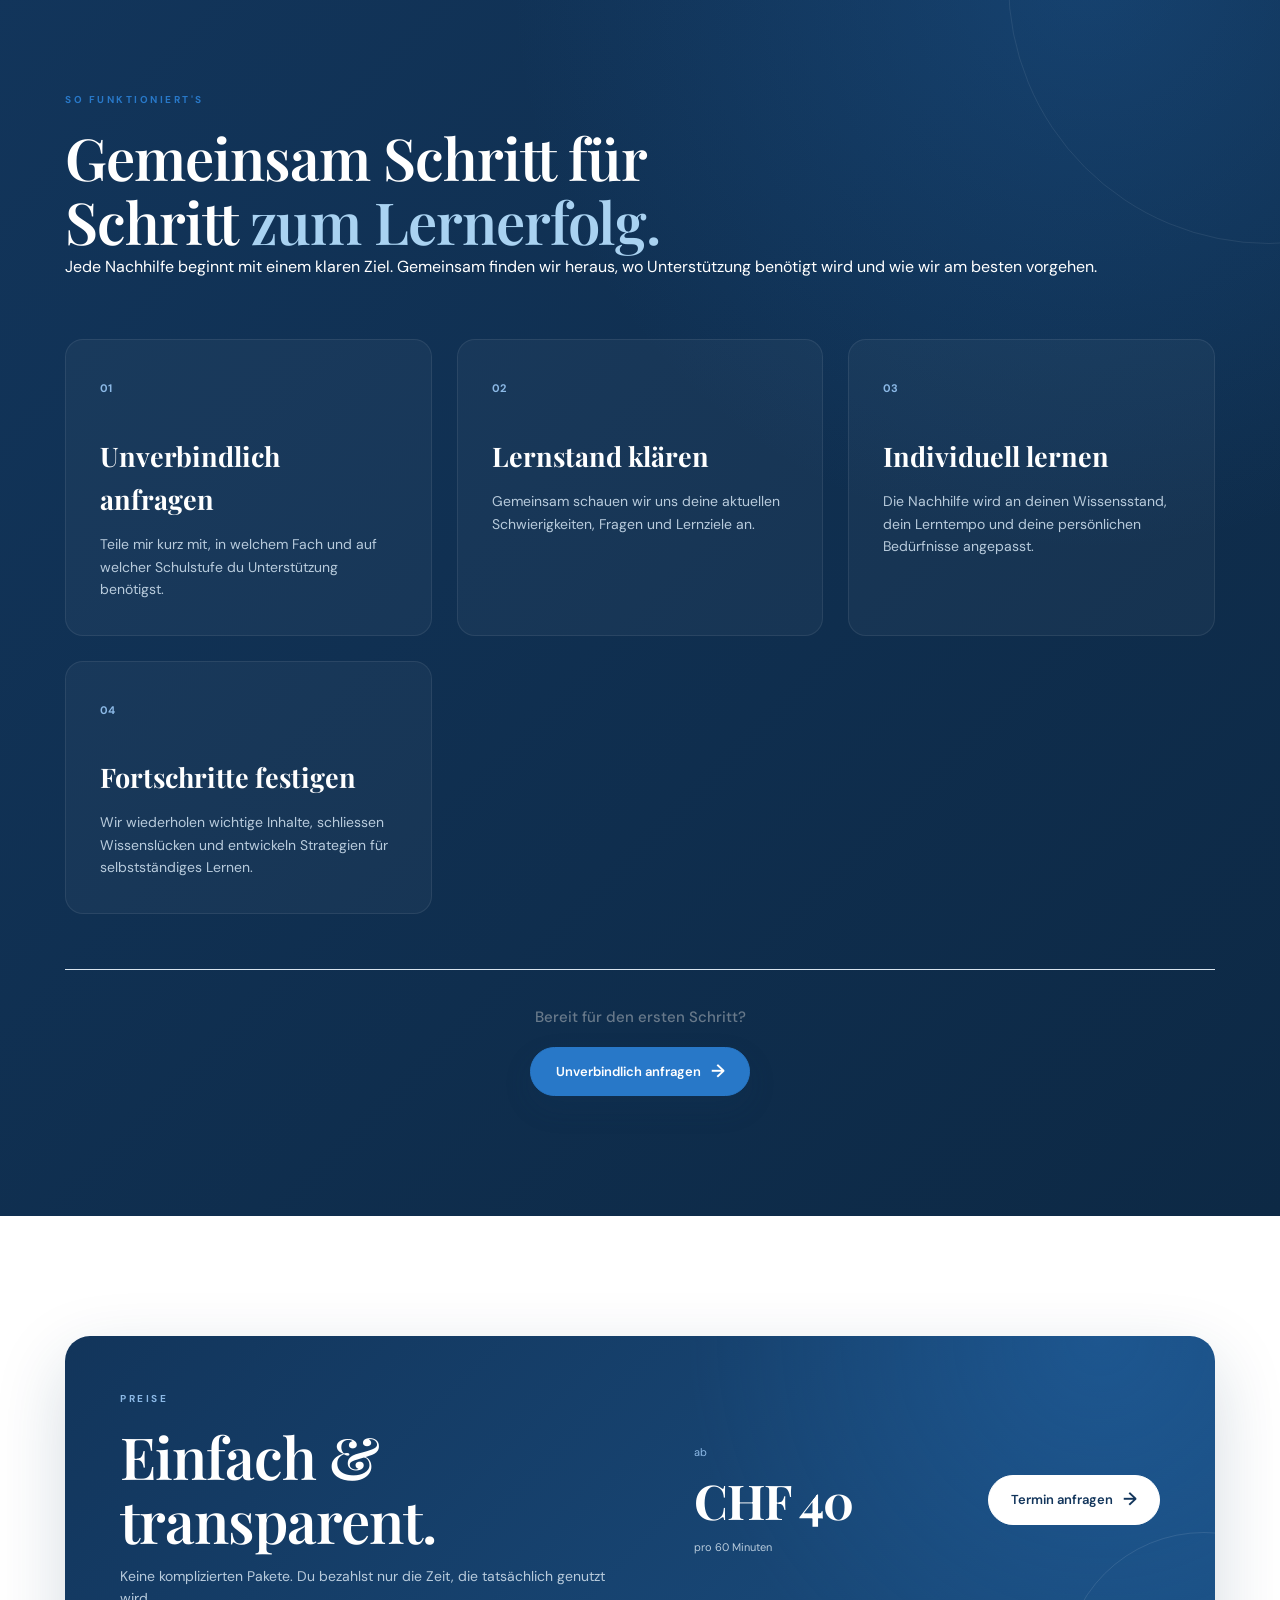
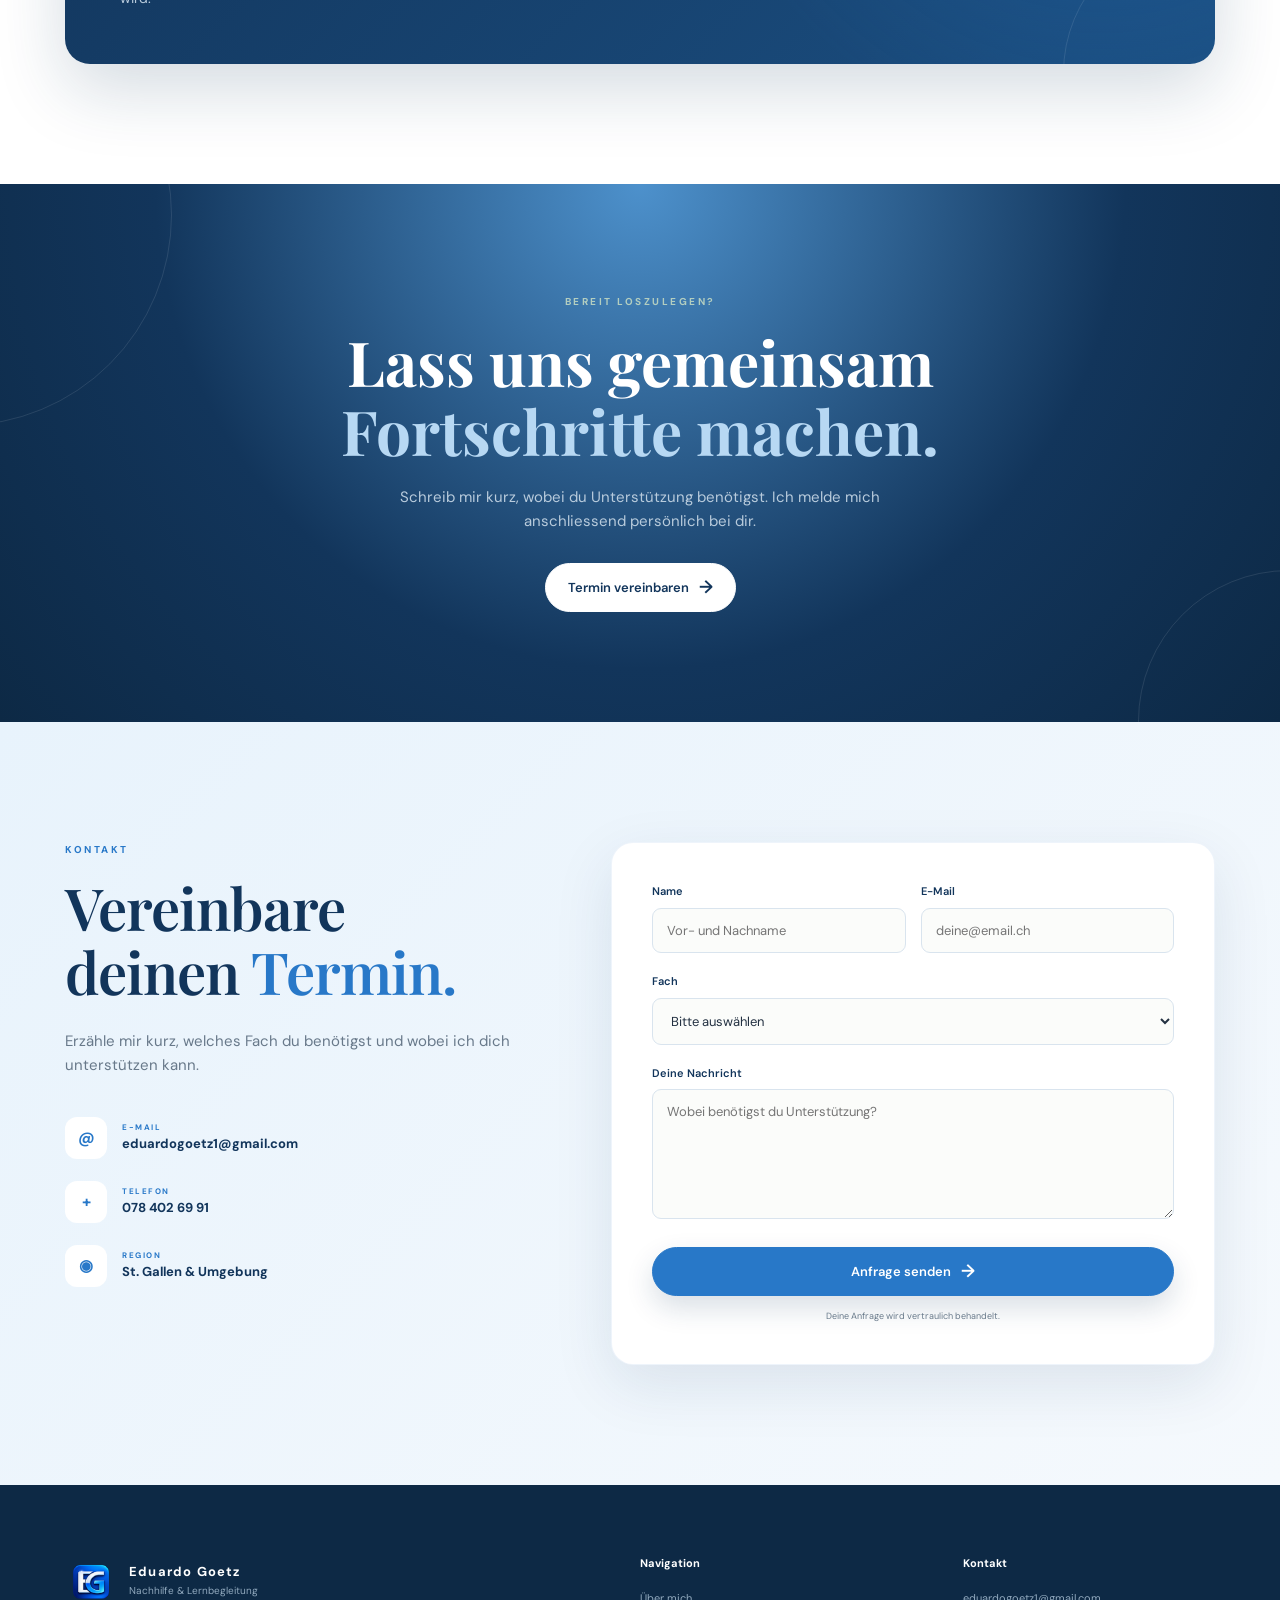
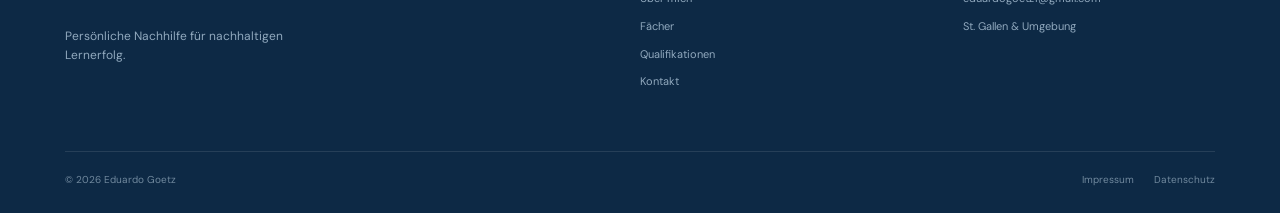
==== commit 17dc4a5b: "Update index.html" ====
--- a/index.html
+++ b/index.html
@@ -568,7 +568,7 @@
 
                 <span>ab</span>
 
-                <strong>CHF 45</strong>
+                <strong>CHF 40</strong>
 
                 <small>
                     pro 60 Minuten
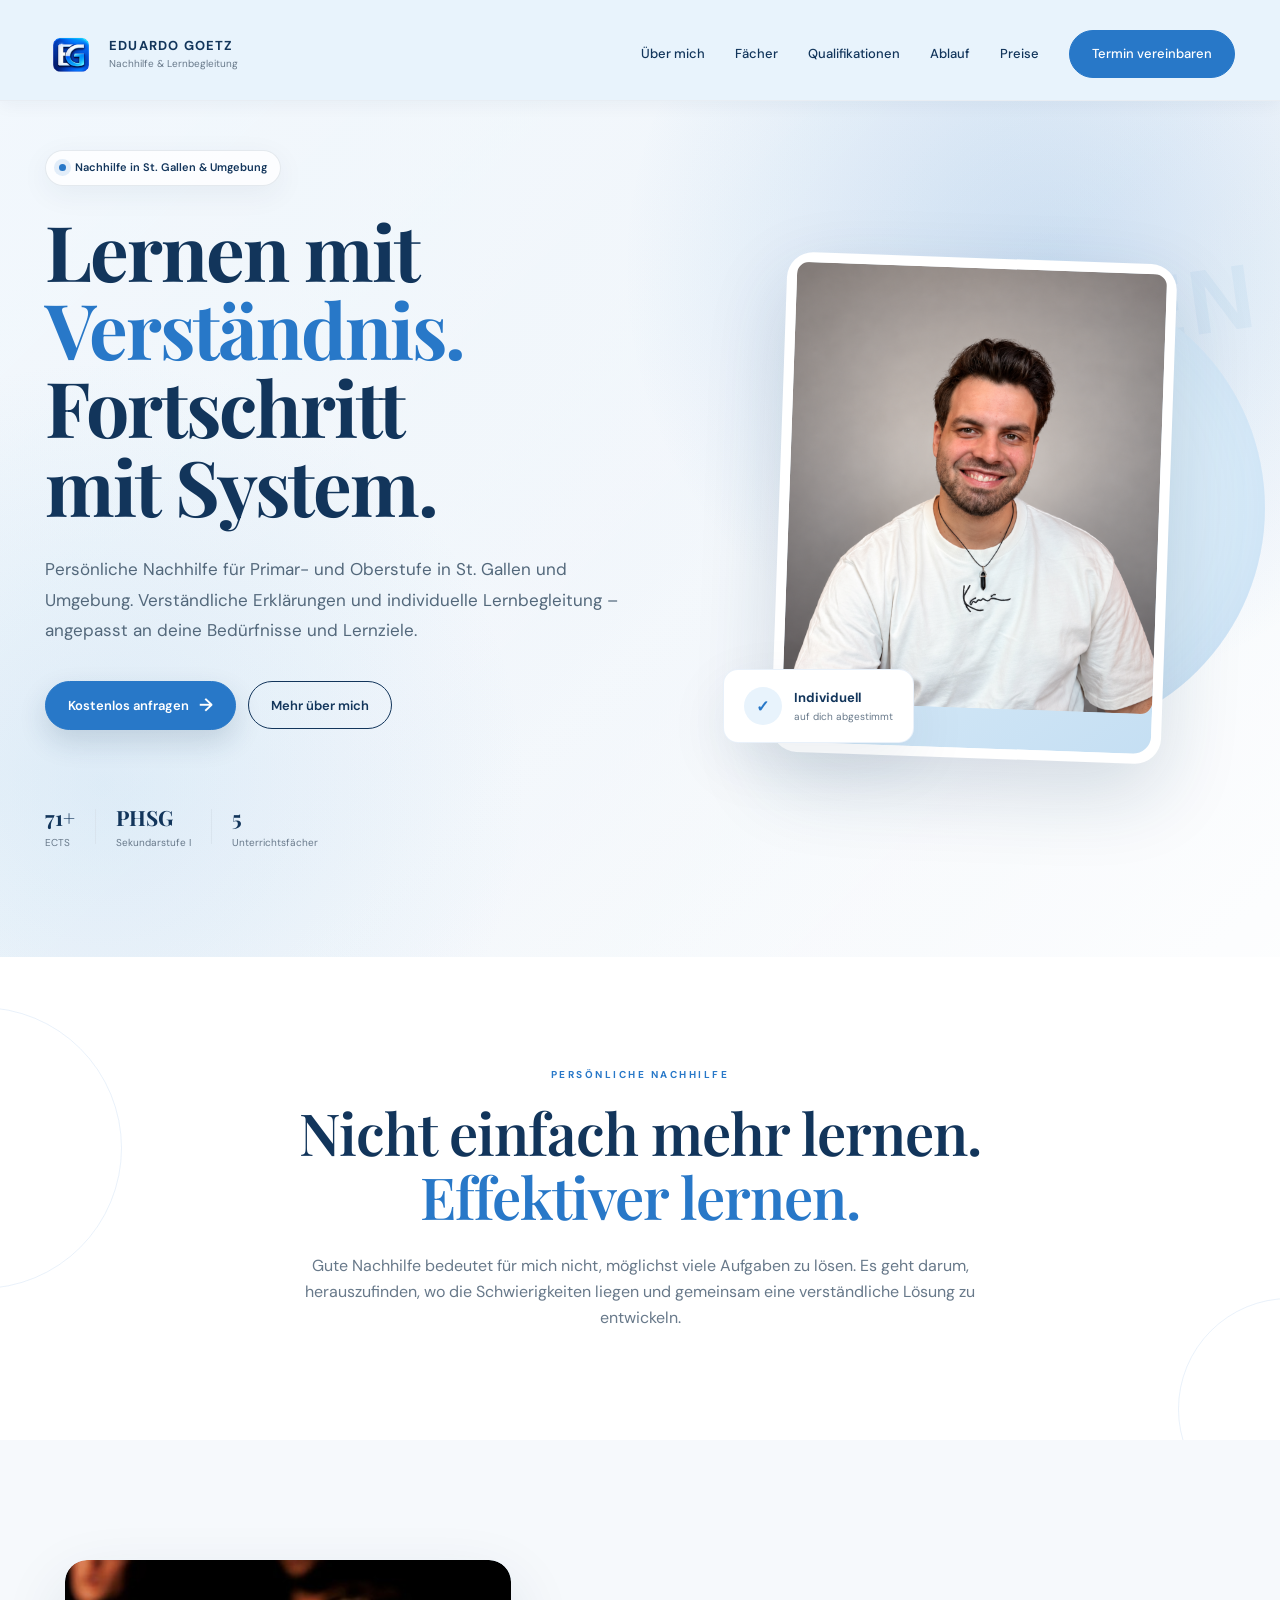
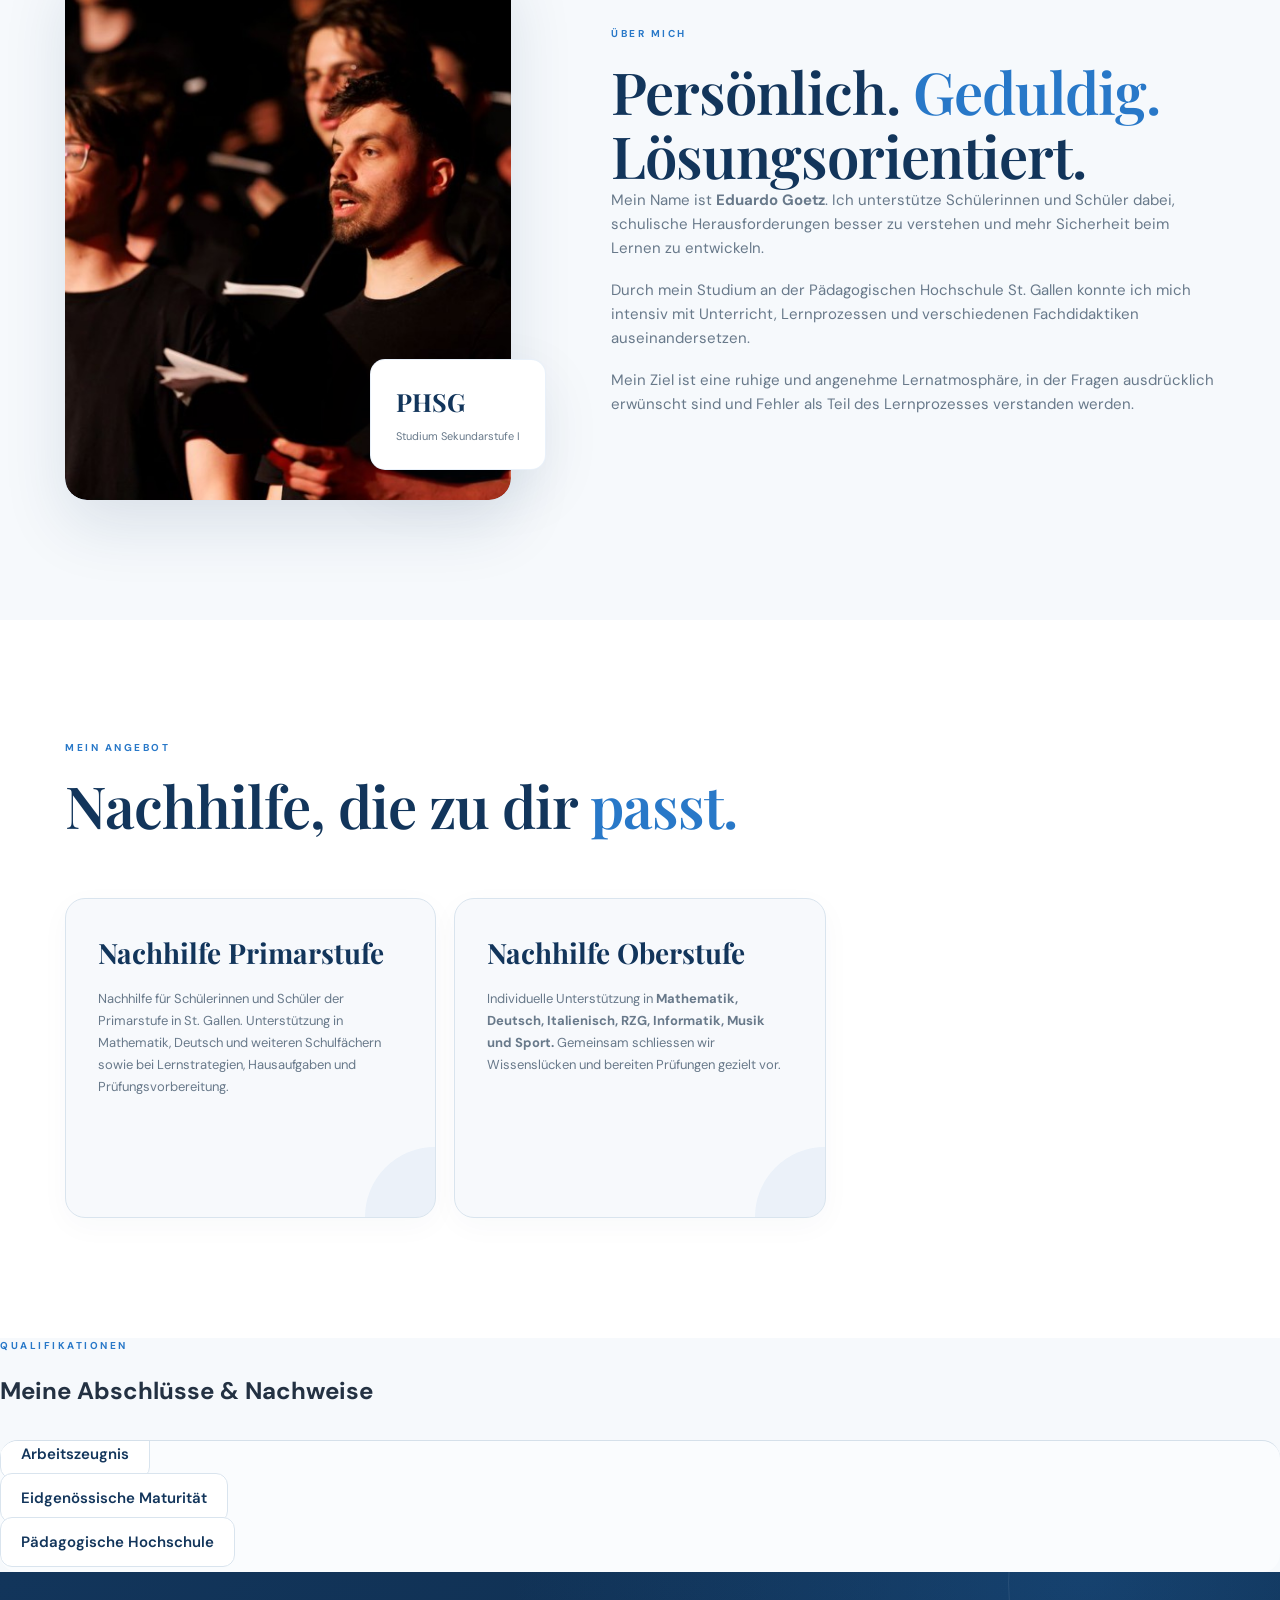
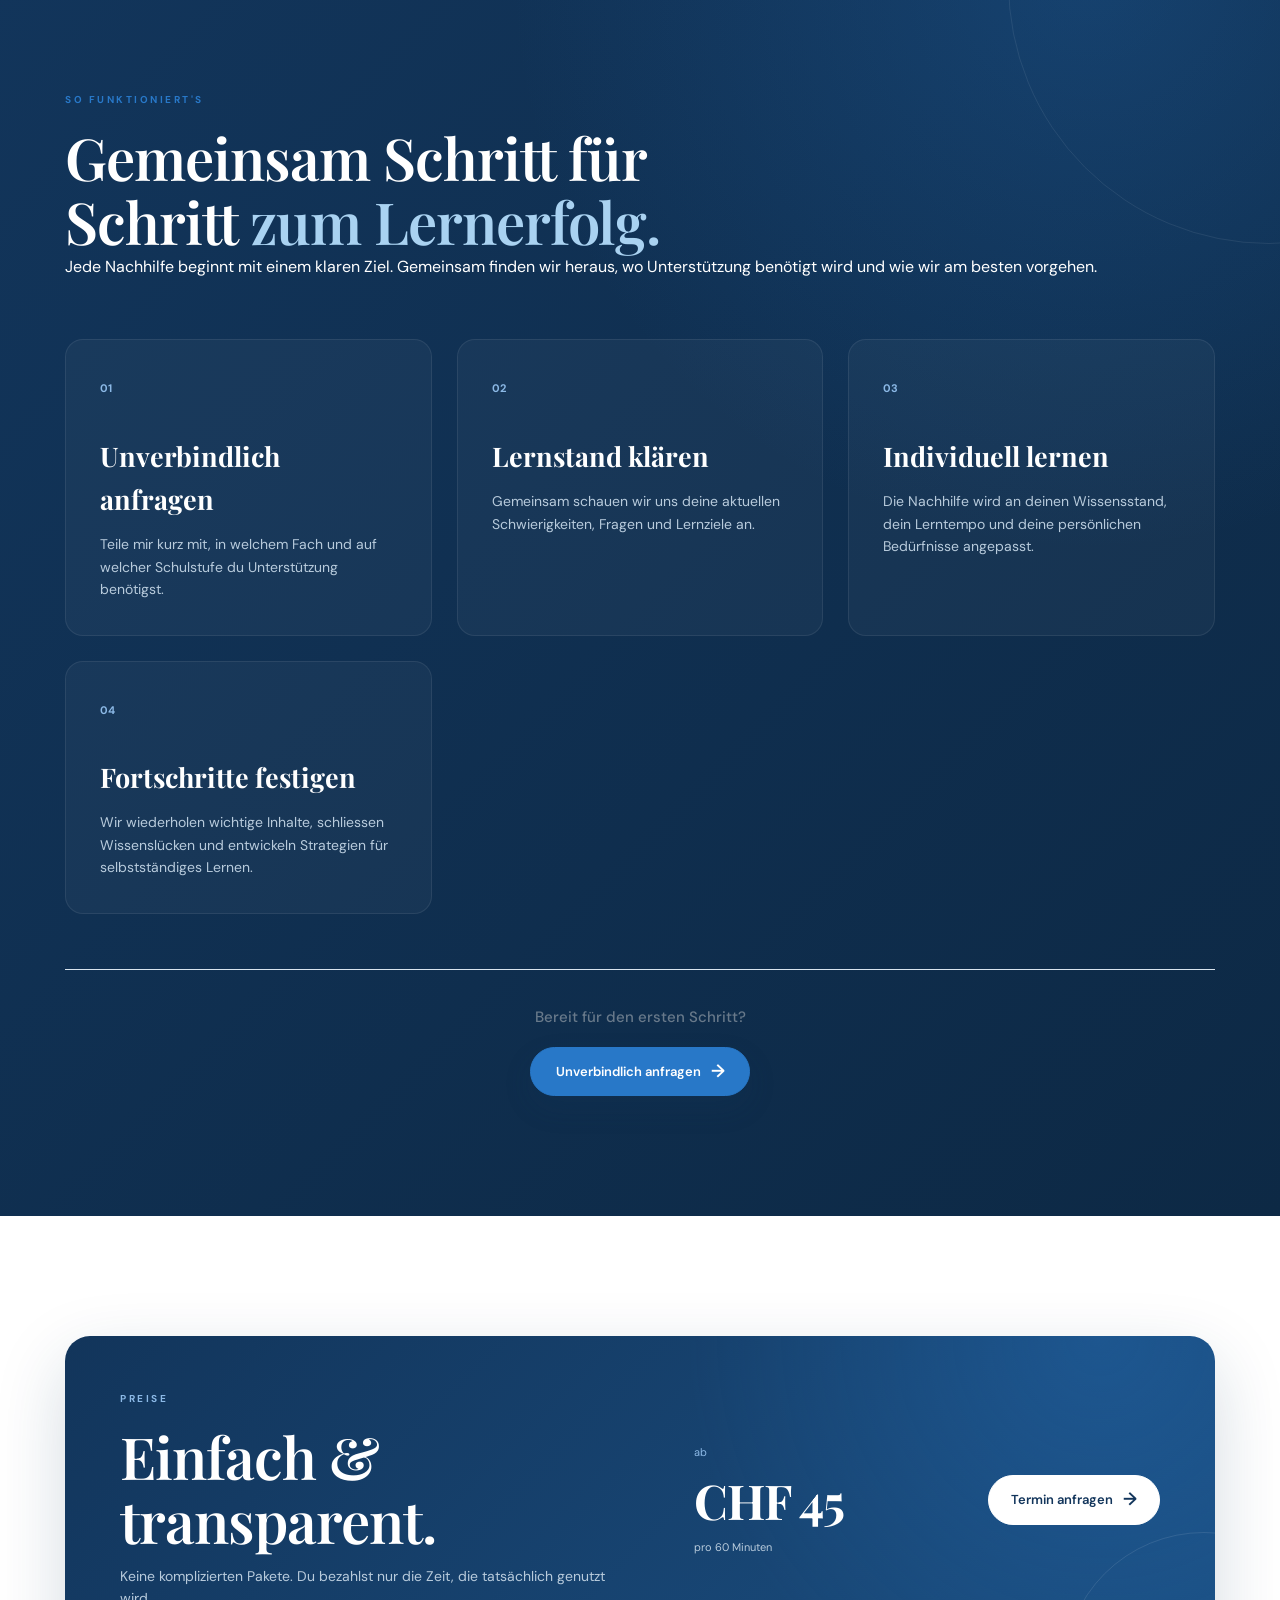
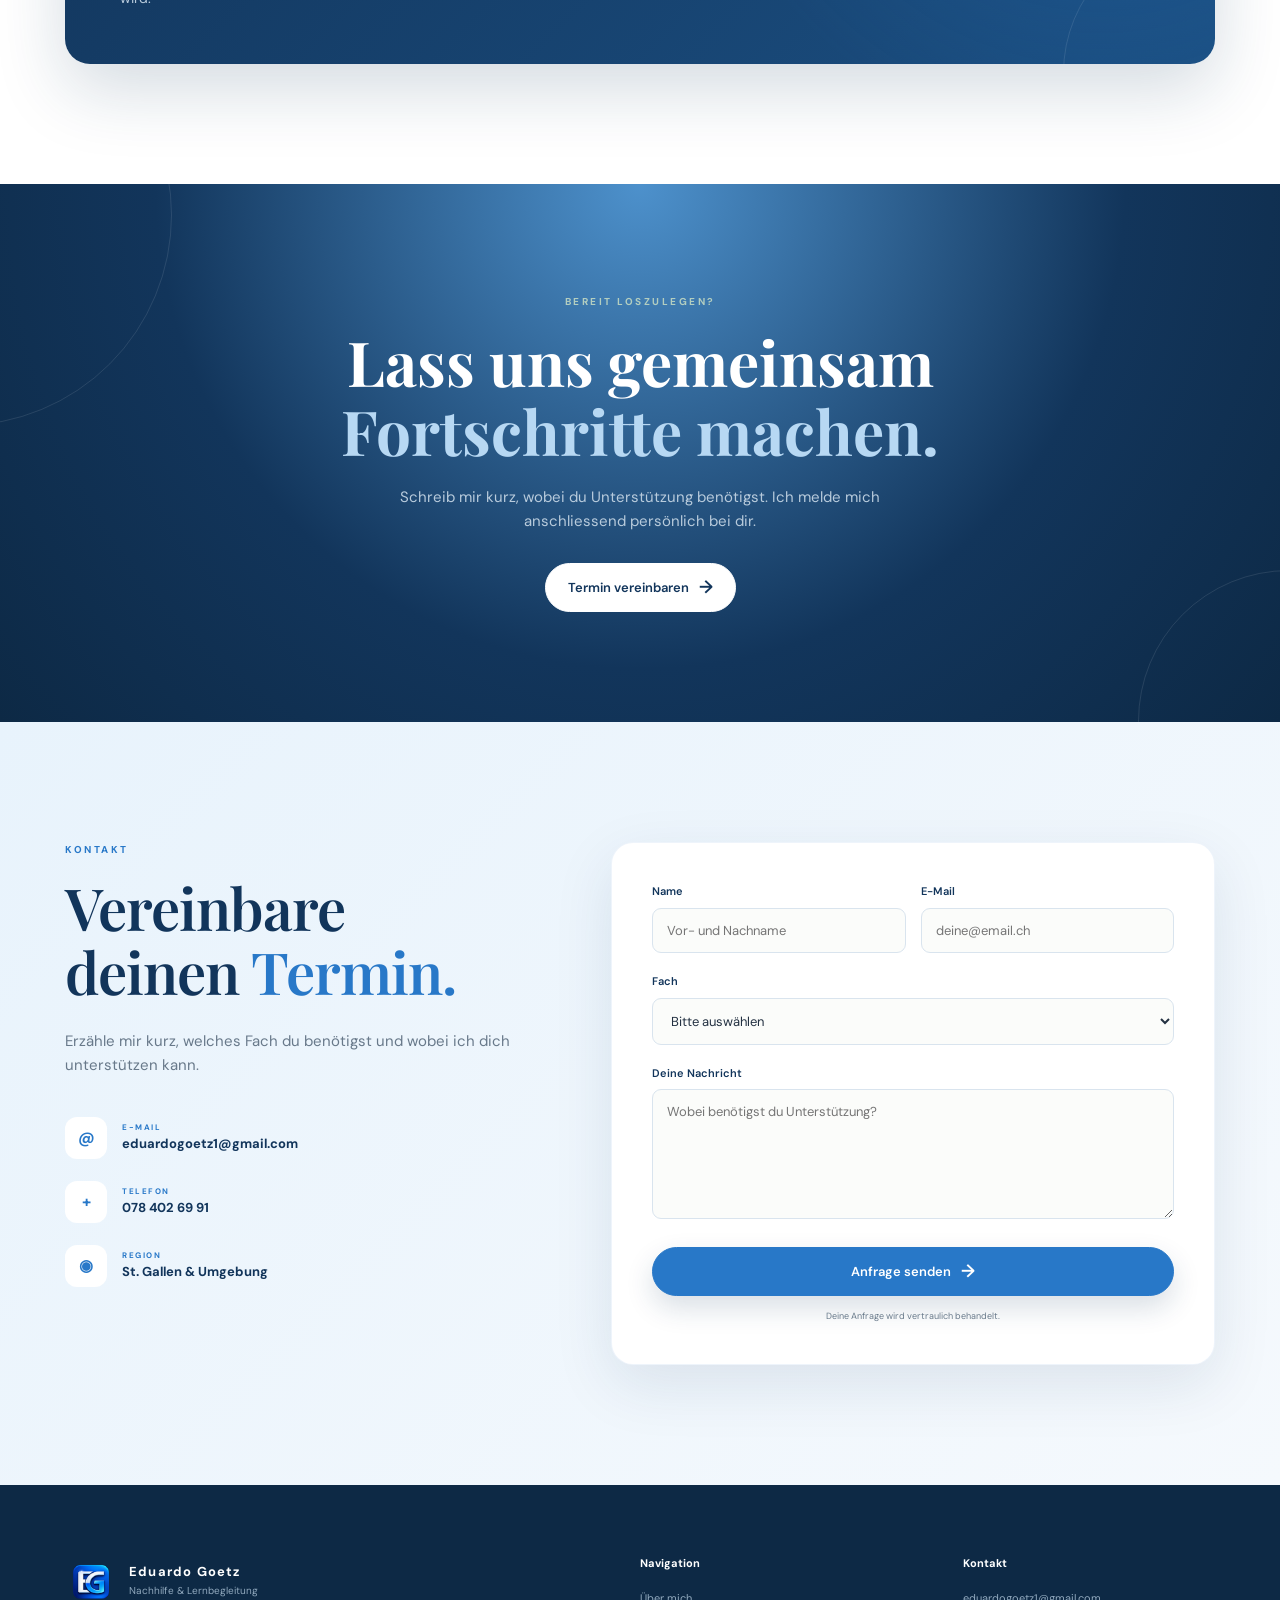
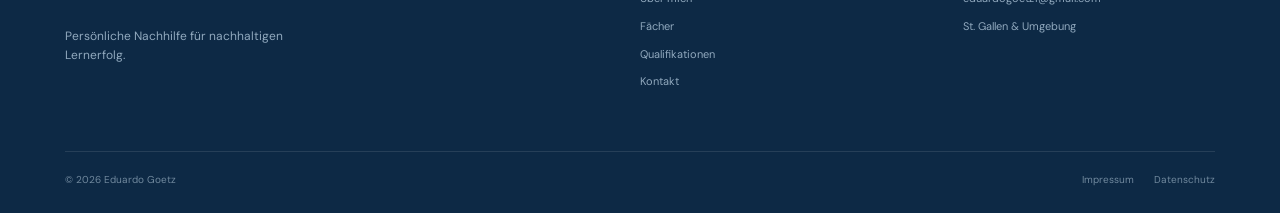
==== commit d1d10570: "Update index.html" ====
--- a/index.html
+++ b/index.html
@@ -568,7 +568,7 @@
 
                 <span>ab</span>
 
-                <strong>CHF 40</strong>
+                <strong>CHF 45</strong>
 
                 <small>
                     pro 60 Minuten
